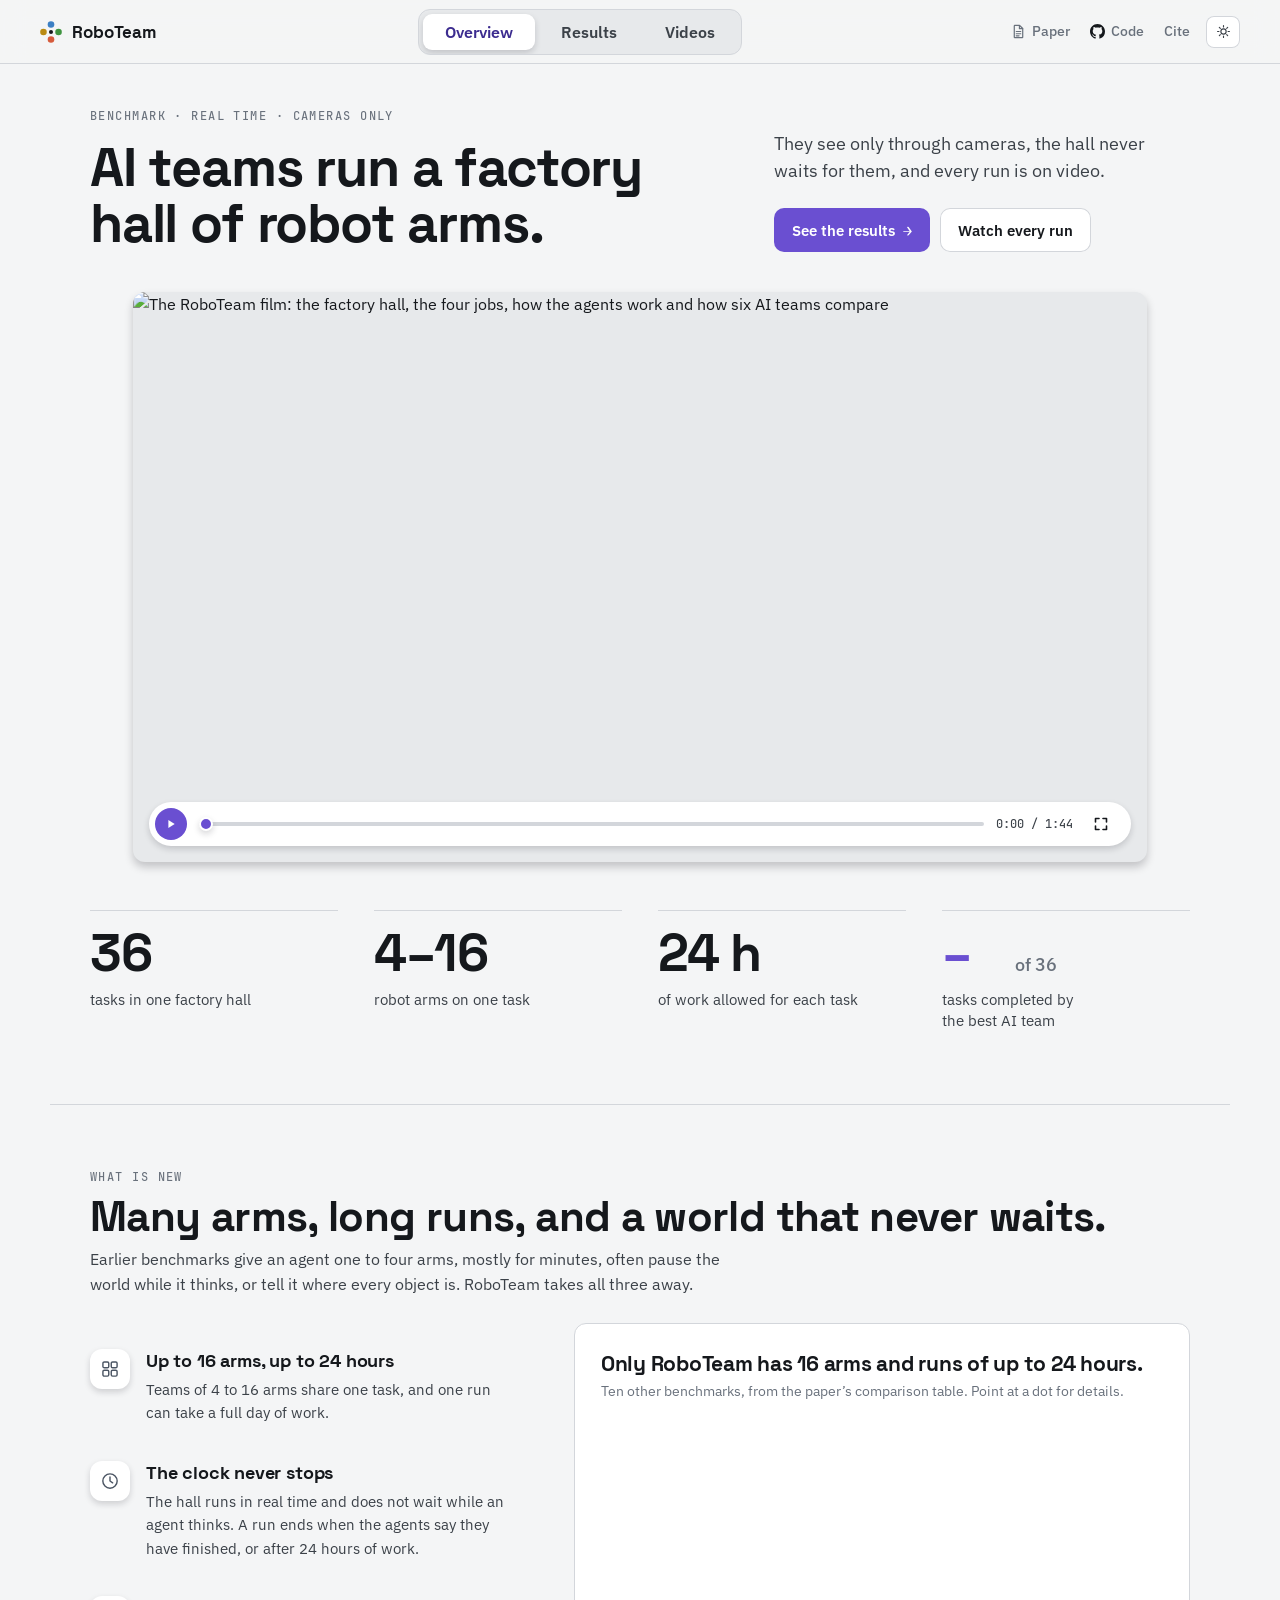
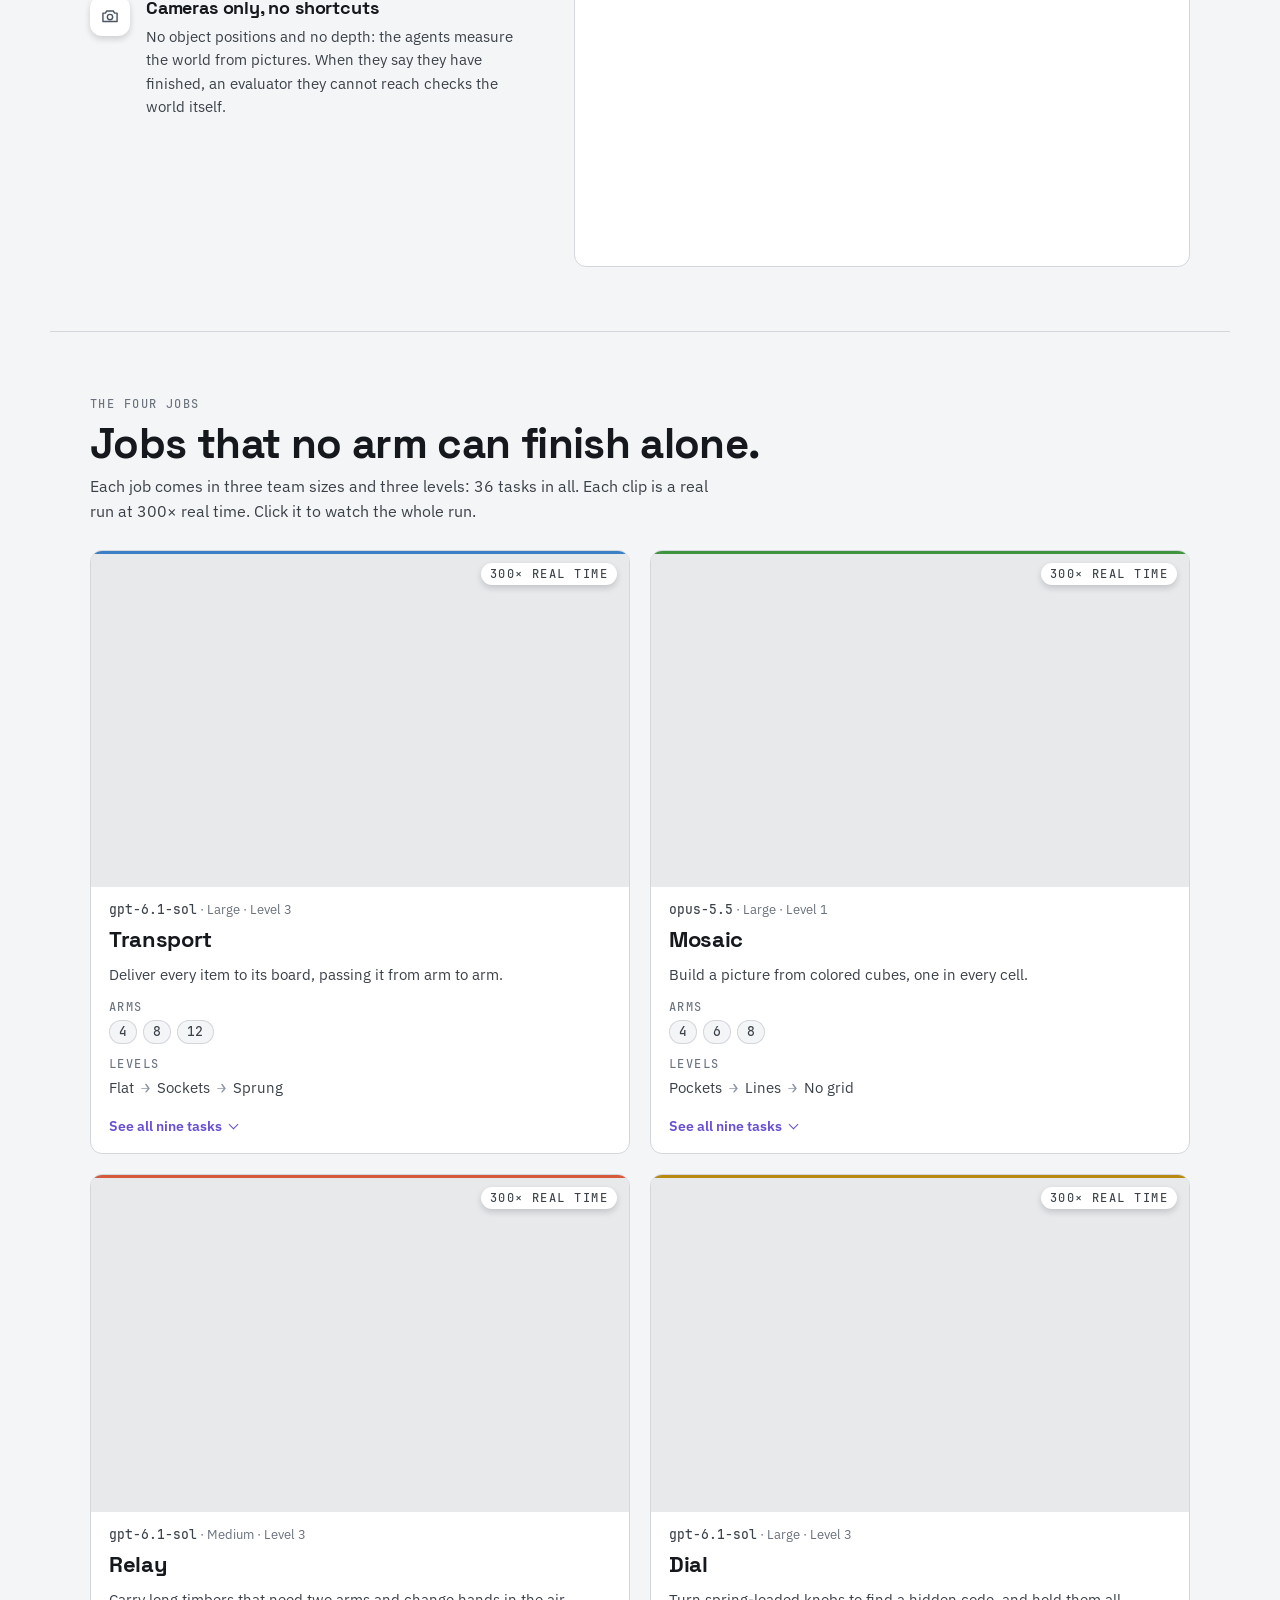
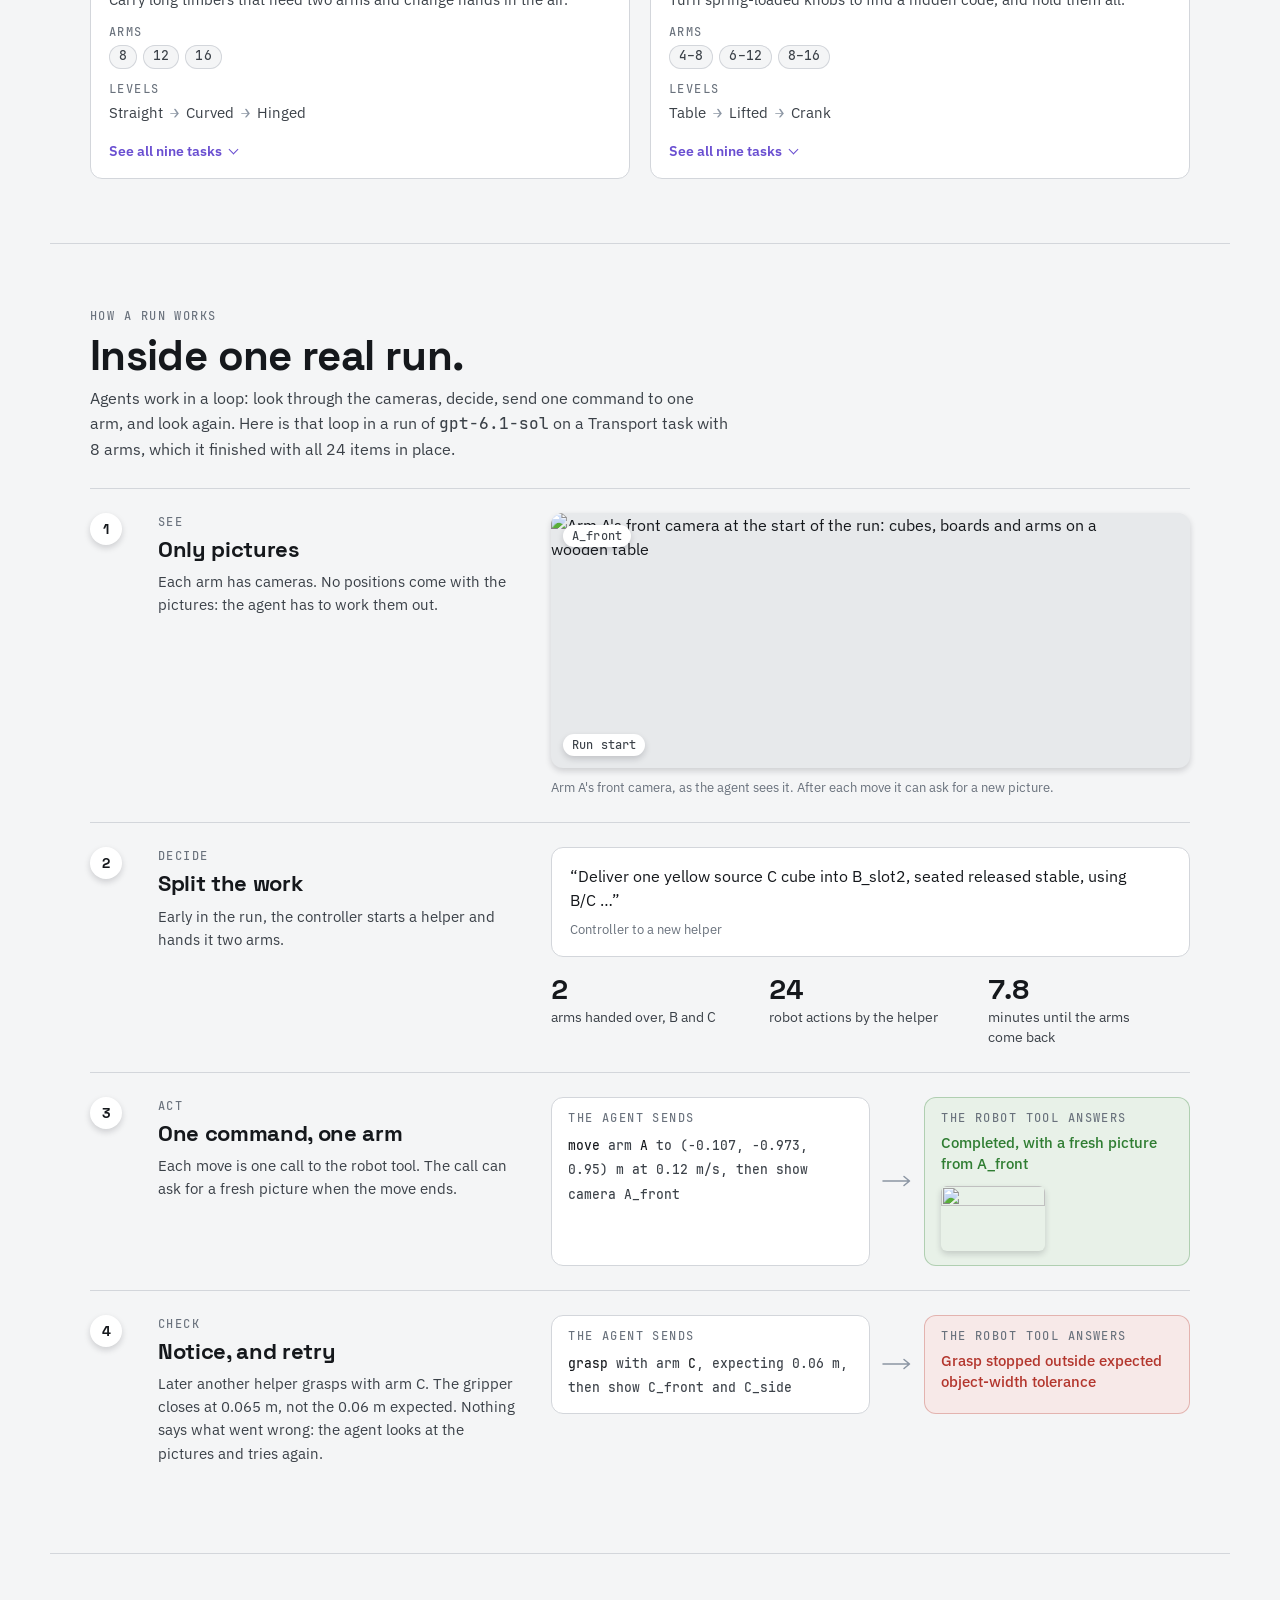
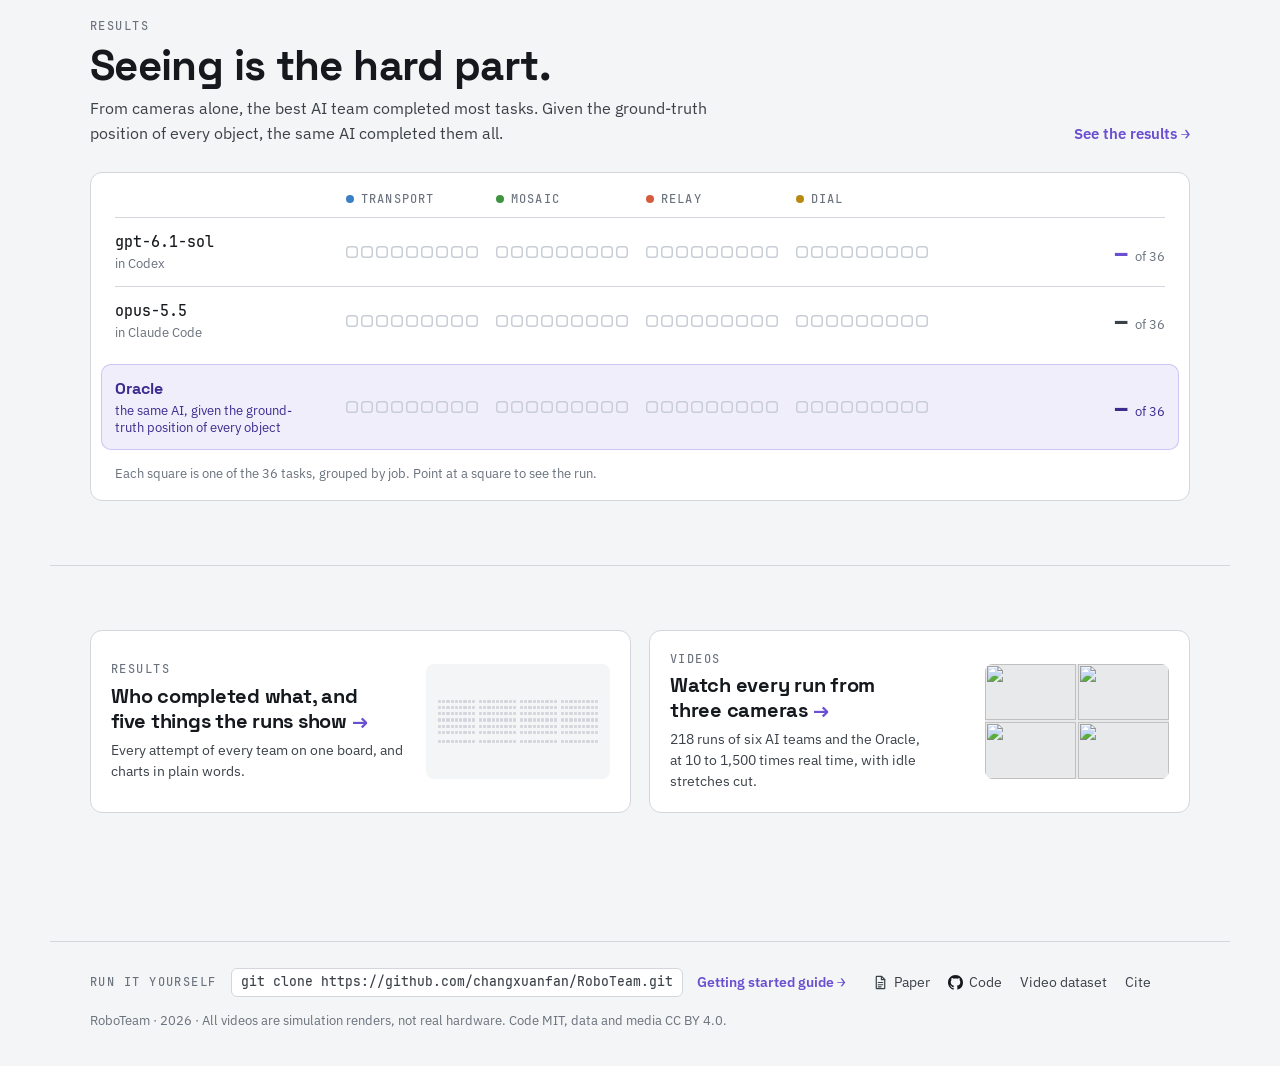
==== site/index.html @ 91bde695 "Name the paper in full in the page title, its metadata and structured data, and at the top of the RE" ====
<!doctype html>
<html lang="en" data-theme="light">
<head>
<meta charset="utf-8">
<meta name="viewport" content="width=device-width, initial-scale=1">
<title>RoboTeam: Benchmarking Vision-Based Multi-Agent Control of Many Robot Arms in Real Time</title>
<meta name="description" content="RoboTeam: Benchmarking Vision-Based Multi-Agent Control of Many Robot Arms in Real Time. Teams of AI agents control 4 to 16 robot arms in real time, seeing the world only through cameras. 36 tasks, code, paper and every run on video.">
<link rel="canonical" href="https://changxuanfan.github.io/RoboTeam/">
<meta property="og:title" content="RoboTeam: Benchmarking Vision-Based Multi-Agent Control of Many Robot Arms in Real Time">
<meta property="og:description" content="Teams of AI agents control 4 to 16 robot arms in real time, seeing the world only through cameras. 36 tasks, and every run is on video.">
<meta property="og:image" content="https://changxuanfan.github.io/RoboTeam/assets/img/og.jpg">
<meta property="og:image:width" content="1200">
<meta property="og:image:height" content="630">
<meta name="twitter:card" content="summary_large_image">
<meta name="theme-color" content="#f4f5f6" media="(prefers-color-scheme: light)">
<meta name="theme-color" content="#13161a" media="(prefers-color-scheme: dark)">
<script type="application/ld+json">{"@context":"https://schema.org","@type":"ScholarlyArticle","headline":"RoboTeam: Benchmarking Vision-Based Multi-Agent Control of Many Robot Arms in Real Time","name":"RoboTeam: Benchmarking Vision-Based Multi-Agent Control of Many Robot Arms in Real Time","url":"https://changxuanfan.github.io/RoboTeam/","sameAs":["https://arxiv.org/abs/2611.22138","https://github.com/changxuanfan/RoboTeam","https://huggingface.co/papers/2611.22138"],"datePublished":"2026-11-17","about":["robotics","multi-agent systems","benchmark","AI agents"],"isBasedOn":{"@type":"SoftwareSourceCode","name":"RoboTeam","codeRepository":"https://github.com/changxuanfan/RoboTeam","programmingLanguage":"Python"}}</script>
<link rel="icon" href="assets/img/favicon.svg" type="image/svg+xml">
<link rel="preload" href="assets/fonts/ibm-plex-sans-latin-400-normal.woff2" as="font" type="font/woff2" crossorigin>
<link rel="preload" href="assets/fonts/space-grotesk-bold.woff2" as="font" type="font/woff2" crossorigin>
<script>try{var t=localStorage.getItem('roboteam-theme');if(t==='dark'||t==='light')document.documentElement.dataset.theme=t}catch(e){}if('IntersectionObserver'in window&&!matchMedia('(prefers-reduced-motion: reduce)').matches)document.documentElement.classList.add('reveal')</script>
<link rel="preload" as="image" href="https://changxuanfan.github.io/RoboTeam-media/film/roboteam-hero.webp" fetchpriority="high">
<link rel="stylesheet" href="assets/css/site.css?v=20261126k">
<script src="assets/js/site.js?v=20261126k" defer></script>
</head>
<body>
<a class="skip" href="#main">Skip to content</a>
<header class="rail" id="rail">
  <a class="brand" href="#overview" aria-label="RoboTeam overview"><svg class="brand-mark" viewBox="0 0 28 28" aria-hidden="true"><circle cx="14" cy="14" r="2.6" fill="currentColor"/><circle cx="14" cy="4.4" r="4.2" fill="var(--transport)"/><circle cx="23.6" cy="14" r="4.2" fill="var(--mosaic)"/><circle cx="14" cy="23.6" r="4.2" fill="var(--relay)"/><circle cx="4.4" cy="14" r="4.2" fill="var(--dial)"/></svg>RoboTeam</a>
  <nav class="tabs-main" aria-label="Pages" id="nav">
    <a href="#overview" data-view="overview">Overview</a>
    <a href="#results" data-view="results">Results</a>
    <a href="#videos" data-view="videos">Videos</a>
  </nav>
  <div class="rail-links">
    <a class="rl-paper lk" href="https://arxiv.org/abs/2611.22138"><svg class="lk-ico doc" viewBox="0 0 16 16" aria-hidden="true"><path d="M4 1.5h5.2L12.5 4.8V14a.5.5 0 01-.5.5H4a.5.5 0 01-.5-.5V2a.5.5 0 01.5-.5z"/><path d="M9 1.6V5h3.4M5.6 8h4.8M5.6 10.4h4.8M5.6 12.6h3"/></svg><span>Paper</span></a>
    <a class="lk" href="https://github.com/changxuanfan/RoboTeam"><svg class="lk-ico gh" viewBox="0 0 16 16" aria-hidden="true"><path d="M8 0C3.58 0 0 3.58 0 8c0 3.54 2.29 6.53 5.47 7.59.4.07.55-.17.55-.38 0-.19-.01-.82-.01-1.49-2.01.37-2.53-.49-2.69-.94-.09-.23-.48-.94-.82-1.13-.28-.15-.68-.52-.01-.53.63-.01 1.08.58 1.23.82.72 1.21 1.87.87 2.33.66.07-.52.28-.87.51-1.07-1.78-.2-3.64-.89-3.64-3.95 0-.87.31-1.59.82-2.15-.08-.2-.36-1.02.08-2.12 0 0 .67-.21 2.2.82.64-.18 1.32-.27 2-.27.68 0 1.36.09 2 .27 1.53-1.04 2.2-.82 2.2-.82.44 1.1.16 1.92.08 2.12.51.56.82 1.27.82 2.15 0 3.07-1.87 3.75-3.65 3.95.29.25.54.73.54 1.48 0 1.07-.01 1.93-.01 2.2 0 .21.15.46.55.38A8.013 8.013 0 0016 8c0-4.42-3.58-8-8-8z"/></svg><span>Code</span></a>
    <button class="rail-btn" type="button" data-cite>Cite</button>
    <button class="theme" type="button" id="theme" aria-label="Switch to dark theme" aria-pressed="false"><svg class="sun" viewBox="0 0 24 24" aria-hidden="true"><circle cx="12" cy="12" r="4.2"/><path d="M12 2.5v2.2M12 19.3v2.2M2.5 12h2.2M19.3 12h2.2M5.3 5.3l1.6 1.6M17.1 17.1l1.6 1.6M5.3 18.7l1.6-1.6M17.1 6.9l1.6-1.6"/></svg><svg class="moon" viewBox="0 0 24 24" aria-hidden="true"><path d="M20 14.5A8 8 0 0 1 9.5 4a8 8 0 1 0 10.5 10.5z"/></svg></button>
  </div>
</header>

<main id="main">

<!-- ===================== Overview ===================== -->
<div class="page" id="overview" data-view="overview">
<section class="hero" aria-labelledby="hero-title">
  <div class="hero-head">
    <p class="kicker">Benchmark · Real time · Cameras only</p>
    <h1 id="hero-title">AI teams run a factory hall of robot arms.</h1>
  </div>
  <div class="hero-body">
    <p class="lede">They see only through cameras, the hall never waits for them, and every run is on video.</p>
    <div class="cta">
      <a class="btn primary" href="#results">See the results <span class="arr" aria-hidden="true">→</span></a>
      <a class="btn" href="#videos">Watch every run</a>
    </div>
  </div>
  <div class="film" id="film">
    <img class="film-poster" src="https://changxuanfan.github.io/RoboTeam-media/film/roboteam-film.webp" alt="The RoboTeam film: the factory hall, the four jobs, how the agents work and how six AI teams compare" width="1280" height="720" fetchpriority="high">
    <div class="film-bar" id="film-bar" hidden>
      <button class="fb-play" type="button" id="fb-play" aria-label="Play the film"><svg class="i-play" viewBox="0 0 16 16" aria-hidden="true"><path d="M4.5 2.8v10.4l8.4-5.2z"/></svg><svg class="i-pause" viewBox="0 0 16 16" aria-hidden="true"><path d="M4 3h3v10H4zM9 3h3v10H9z"/></svg></button>
      <input class="fb-seek" id="fb-seek" type="range" min="0" max="1000" value="0" step="1" aria-label="Position in the film">
      <span class="fb-time" id="fb-time">0:00 / 1:44</span>
      <button class="fb-full" type="button" id="fb-full" aria-label="Full screen"><svg viewBox="0 0 16 16" aria-hidden="true"><path d="M2.5 6V2.5H6M10 2.5h3.5V6M13.5 10v3.5H10M6 13.5H2.5V10"/></svg></button>
    </div>
  </div>
</section>

<div class="stats" id="stats" aria-label="RoboTeam in numbers" data-stagger>
  <div class="stat" data-reveal="up"><b>36</b><span>tasks in one factory hall</span></div>
  <div class="stat" data-reveal="up"><b>4–16</b><span>robot arms on one task</span></div>
  <div class="stat" data-reveal="up"><b>24&nbsp;h</b><span>of work allowed for each task</span></div>
  <div class="stat best" data-reveal="up"><b><span id="stat-best">–</span><small>of&nbsp;36</small></b><span>tasks completed by the best AI team</span></div>
</div>

<section class="chapter" id="new" aria-labelledby="new-title">
  <div class="chapter-head" data-reveal>
    <p class="kicker">What is new</p>
    <h2 id="new-title">Many arms, long runs, and a world that never waits.</h2>
    <p class="chapter-lede">Earlier benchmarks give an agent one to four arms, mostly for minutes, often pause the world while it thinks, or tell it where every object is. RoboTeam takes all three away.</p>
  </div>
  <div class="new-grid">
    <ul class="points" data-stagger>
      <li data-reveal><span class="ico" aria-hidden="true"><svg viewBox="0 0 24 24"><rect x="3.5" y="3.5" width="7" height="7" rx="1.6"/><rect x="13.5" y="3.5" width="7" height="7" rx="1.6"/><rect x="3.5" y="13.5" width="7" height="7" rx="1.6"/><rect x="13.5" y="13.5" width="7" height="7" rx="1.6"/></svg></span><div><b>Up to 16 arms, up to 24 hours</b><p>Teams of 4 to 16 arms share one task, and one run can take a full day of work.</p></div></li>
      <li data-reveal><span class="ico" aria-hidden="true"><svg viewBox="0 0 24 24"><circle cx="12" cy="12" r="8.6"/><path d="M12 7.2V12l3.2 2.2"/></svg></span><div><b>The clock never stops</b><p>The hall runs in real time and does not wait while an agent thinks. A run ends when the agents say they have finished, or after 24 hours of work.</p></div></li>
      <li data-reveal><span class="ico" aria-hidden="true"><svg viewBox="0 0 24 24"><path d="M3.5 8.5h3l1.6-2.5h7.8l1.6 2.5h3v10h-17z"/><circle cx="12" cy="13.2" r="3.2"/></svg></span><div><b>Cameras only, no shortcuts</b><p>No object positions and no depth: the agents measure the world from pictures. When they say they have finished, an evaluator they cannot reach checks the world itself.</p></div></li>
    </ul>
    <figure class="panel wn" id="chart-compare" data-reveal>
      <figcaption class="wn-cap"><b>Only RoboTeam has 16 arms and runs of up to 24 hours.</b><span>Ten other benchmarks, from the paper’s comparison table. Point at a dot for details.</span></figcaption>
      <div class="f-chart"></div>
    </figure>
  </div>
</section>

<section class="chapter" id="jobs" aria-labelledby="jobs-title">
  <div class="chapter-head" data-reveal>
    <p class="kicker">The four jobs</p>
    <h2 id="jobs-title">Jobs that no arm can finish alone.</h2>
    <p class="chapter-lede">Each job comes in three team sizes and three levels: 36 tasks in all. Each clip is a real run at 300× real time. Click it to watch the whole run.</p>
  </div>
  <div class="cards jobs" id="job-cards" data-stagger>
    <article class="job t-transport" data-type="transport" data-clip="transport-sort" data-reveal><div class="clip"></div><div class="job-text"><h3>Transport</h3><p>Deliver every item to its board, passing it from arm to arm.</p><dl class="job-meta"><dt>Arms</dt><dd><span class="chip flat" title="Small team">4</span><span class="chip flat" title="Medium team">8</span><span class="chip flat" title="Large team">12</span></dd><dt>Levels</dt><dd><ol class="steps"><li>Flat</li><li>Sockets</li><li>Sprung</li></ol></dd></dl><button class="more" type="button" aria-expanded="false" aria-controls="nine">See all nine tasks</button></div></article>
    <article class="job t-mosaic" data-type="mosaic" data-clip="mosaic-build" data-reveal><div class="clip"></div><div class="job-text"><h3>Mosaic</h3><p>Build a picture from colored cubes, one in every cell.</p><dl class="job-meta"><dt>Arms</dt><dd><span class="chip flat" title="Small team">4</span><span class="chip flat" title="Medium team">6</span><span class="chip flat" title="Large team">8</span></dd><dt>Levels</dt><dd><ol class="steps"><li>Pockets</li><li>Lines</li><li>No grid</li></ol></dd></dl><button class="more" type="button" aria-expanded="false" aria-controls="nine">See all nine tasks</button></div></article>
    <article class="job t-relay" data-type="relay" data-clip="relay-carry" data-reveal><div class="clip"></div><div class="job-text"><h3>Relay</h3><p>Carry long timbers that need two arms and change hands in the air.</p><dl class="job-meta"><dt>Arms</dt><dd><span class="chip flat" title="Small team">8</span><span class="chip flat" title="Medium team">12</span><span class="chip flat" title="Large team">16</span></dd><dt>Levels</dt><dd><ol class="steps"><li>Straight</li><li>Curved</li><li>Hinged</li></ol></dd></dl><button class="more" type="button" aria-expanded="false" aria-controls="nine">See all nine tasks</button></div></article>
    <article class="job t-dial" data-type="dial" data-clip="dial-search" data-reveal><div class="clip"></div><div class="job-text"><h3>Dial</h3><p>Turn spring-loaded knobs to find a hidden code, and hold them all.</p><dl class="job-meta"><dt>Arms</dt><dd><span class="chip flat" title="Small team">4–8</span><span class="chip flat" title="Medium team">6–12</span><span class="chip flat" title="Large team">8–16</span></dd><dt>Levels</dt><dd><ol class="steps"><li>Table</li><li>Lifted</li><li>Crank</li></ol></dd></dl><button class="more" type="button" aria-expanded="false" aria-controls="nine">See all nine tasks</button></div></article>
  </div>
  <div class="nine" id="nine" hidden></div>
</section>

<section class="chapter" id="how" aria-labelledby="how-title">
  <div class="chapter-head" data-reveal>
    <p class="kicker">How a run works</p>
    <h2 id="how-title">Inside one real run.</h2>
    <p class="chapter-lede">Agents work in a loop: look through the cameras, decide, send one command to one arm, and look again. Here is that loop in a run of <span class="model">gpt-6.1-sol</span> on a Transport task with 8 arms, which it finished with all 24 items in place.</p>
  </div>
  <ol class="walk">
<li class="walk-step" data-reveal>
<span class="walk-n" aria-hidden="true">1</span>
<div class="walk-text"><p class="walk-k">See</p><h3>Only pictures</h3><p>Each arm has cameras. No positions come with the pictures: the agent has to work them out.</p></div>
<figure class="walk-ev cam" id="how-cam"><div class="cam-box"><img class="cam-a" src="https://changxuanfan.github.io/RoboTeam-media/findings/camera-full.webp" alt="Arm A's front camera at the start of the run: cubes, boards and arms on a wooden table" width="1280" height="800" loading="lazy"><img class="cam-b" src="https://changxuanfan.github.io/RoboTeam-media/findings/run-camera.webp" alt="" width="960" height="600" loading="lazy"><span class="chip view-tag">A_front</span><span class="cam-state" aria-hidden="true"><span class="chip s">Run start</span><span class="chip n">New picture</span></span></div><figcaption>Arm A's front camera, as the agent sees it. After each move it can ask for a new picture.</figcaption></figure>
</li>
<li class="walk-step" data-reveal>
<span class="walk-n" aria-hidden="true">2</span>
<div class="walk-text"><p class="walk-k">Decide</p><h3>Split the work</h3><p>Early in the run, the controller starts a helper and hands it two arms.</p></div>
<div class="walk-ev">
<blockquote class="quote"><p>“Deliver one yellow source C cube into B_slot2, seated released stable, using B/C …”</p><footer>Controller to a new helper</footer></blockquote>
<ul class="facts"><li><b>2</b><span>arms handed over, B and C</span></li><li><b>24</b><span>robot actions by the helper</span></li><li><b>7.8</b><span>minutes until the arms come back</span></li></ul>
</div>
</li>
<li class="walk-step" data-reveal>
<span class="walk-n" aria-hidden="true">3</span>
<div class="walk-text"><p class="walk-k">Act</p><h3>One command, one arm</h3><p>Each move is one call to the robot tool. The call can ask for a fresh picture when the move ends.</p></div>
<div class="walk-ev exchange">
<div class="call" data-reveal><span class="from">The agent sends</span><code><span class="k">move</span> arm <b>A</b> to (−0.107, −0.973, 0.95)&nbsp;m at 0.12&nbsp;m/s, then show camera A_front</code></div>
<svg class="arrow" viewBox="0 0 30 12" aria-hidden="true" data-reveal="grow-x" style="--i:1;--stagger:.2s"><path d="M1 6h26M22 1.5 27.5 6 22 10.5"/></svg>
<div class="reply ok" data-reveal="right" style="--i:1;--stagger:.4s"><span class="from">The robot tool answers</span><p>Completed, with a fresh picture from A_front</p><img class="reply-pic" src="https://changxuanfan.github.io/RoboTeam-media/findings/run-camera.webp" alt="" width="960" height="600" loading="lazy"></div>
</div>
</li>
<li class="walk-step" data-reveal>
<span class="walk-n" aria-hidden="true">4</span>
<div class="walk-text"><p class="walk-k">Check</p><h3>Notice, and retry</h3><p>Later another helper grasps with arm C. The gripper closes at 0.065&nbsp;m, not the 0.06&nbsp;m expected. Nothing says what went wrong: the agent looks at the pictures and tries again.</p></div>
<div class="walk-ev exchange">
<div class="call" data-reveal><span class="from">The agent sends</span><code><span class="k">grasp</span> with arm <b>C</b>, expecting 0.06&nbsp;m, then show C_front and C_side</code></div>
<svg class="arrow" viewBox="0 0 30 12" aria-hidden="true" data-reveal="grow-x" style="--i:1;--stagger:.2s"><path d="M1 6h26M22 1.5 27.5 6 22 10.5"/></svg>
<div class="reply bad" data-reveal="right" style="--i:1;--stagger:.4s"><span class="from">The robot tool answers</span><p>Grasp stopped outside expected <span class="nw">object-width</span> tolerance</p></div>
</div>
</li>
</ol>
</section>

<section class="chapter" id="glance" aria-labelledby="glance-title">
  <div class="chapter-head row-head" data-reveal>
    <div><p class="kicker">Results</p><h2 id="glance-title">Seeing is the hard part.</h2><p class="chapter-lede" id="glance-lede">From cameras alone, the best AI team completed most tasks. Given the ground-truth position of every object, the same AI completed them all.</p></div>
    <a class="more-link" href="#results">See the results <span class="arr" aria-hidden="true">→</span></a>
  </div>
  <div class="panel tz" id="glance-rows" aria-label="Which of the 36 tasks three teams completed"></div>
</section>

<section class="chapter next" aria-label="Where to go next" data-stagger>
  <a class="go" href="#results" data-reveal><span class="go-text"><span class="kicker">Results</span><b>Who completed what, and five things the runs show <span class="arr" aria-hidden="true">→</span></b><span class="go-sub">Every attempt of every team on one board, and charts in plain words.</span></span><span class="go-thumb board-thumb" id="go-board" aria-hidden="true"></span></a>
  <a class="go" href="#videos" data-reveal><span class="go-text"><span class="kicker">Videos</span><b>Watch every run from three cameras <span class="arr" aria-hidden="true">→</span></b><span class="go-sub">218 runs of six AI teams and the Oracle, at 10 to 1,500 times real time, with idle stretches cut.</span></span><span class="go-thumb mosaic-thumb" id="go-mosaic" aria-hidden="true"></span></a>
</section>
</div>

<!-- ===================== Results ===================== -->
<div class="page" id="results" data-view="results" hidden>
<div class="with-toc">
  <nav class="toc" aria-label="On this page" id="toc">
    <a href="#scoreboard">Who completed what</a>
    <a href="#f-vision">Seeing</a>
    <a href="#f-time">Waiting</a>
    <a href="#f-failure">Retrying</a>
    <a href="#f-levels">Team size</a>
    <a href="#f-systems">Agent systems</a>
    <a href="#f-progress">Every run</a>
  </nav>
  <div class="toc-body">
    <section class="chapter" id="scoreboard" aria-labelledby="results-title">
      <div class="chapter-head" data-reveal>
        <p class="kicker">Results</p>
        <h2 id="results-title">Who completed what.</h2>
        <p class="chapter-lede">Six AI teams, seeing only through cameras, tried the same 36 tasks. Each square is one attempt; click it to watch the run.</p>
      </div>
      <div class="big" id="big" data-stagger>
        <div data-reveal><b><span class="vio" id="big-done">28</span><small>of 36</small></b><span>tasks completed by <span class="model">gpt-6.1-sol</span>, the best team</span></div>
        <div data-reveal><b id="big-hours">3.5&nbsp;h</b><span>of work on a typical task</span></div>
        <div data-reveal><b id="big-fail">34%</b><span>of its steps fail at least once and are tried again</span></div>
      </div>
      <div class="board-bar" data-reveal="fade">
        <div class="board-ctl" id="board-ctl" data-mode="all">
          <div class="seg" role="group" aria-label="Show on the board" data-key="mode"><button type="button" data-v="all" aria-pressed="true">All</button><button type="button" data-v="size" aria-pressed="false">By team size</button><button type="button" data-v="level" aria-pressed="false">By level</button></div>
          <div class="sub-slot">
            <div class="seg sub" role="group" aria-label="Team size" data-key="size" data-for="size"><button type="button" data-v="small" aria-pressed="true">Small</button><button type="button" data-v="medium" aria-pressed="false">Medium</button><button type="button" data-v="large" aria-pressed="false">Large</button></div>
            <div class="seg sub" role="group" aria-label="Level" data-key="level" data-for="level"><button type="button" data-v="1" aria-pressed="true">Level 1</button><button type="button" data-v="2" aria-pressed="false">Level 2</button><button type="button" data-v="3" aria-pressed="false">Level 3</button></div>
          </div>
        </div>
        <div class="legend">
          <span><i class="cell done"></i>Completed</span><span><i class="cell"></i>Not completed</span><span><i class="cell none"></i>Coming soon</span>
          <span class="legend-note">Each group of three: Levels 1, 2, 3</span>
        </div>
      </div>
      <div class="board" id="board" data-reveal="fade"></div>
    </section>

    <section class="chapter" aria-labelledby="learned-title">
      <div class="chapter-head" data-reveal>
        <p class="kicker">What we learned</p>
        <h2 id="learned-title">Five things the runs show.</h2>
        <p class="chapter-lede">The best team completes most tasks. How it gets there, and where the others fall short, says more about AI in the physical world than the score alone.</p>
        <p class="hint"><svg viewBox="0 0 16 16" aria-hidden="true"><path d="M3.2 1.6l9.6 5.3-4.2 1.2 2.5 4.4-1.8 1-2.5-4.4-3 3.1z"/></svg><span class="on-mouse">Point at a bar or a line for details. Click a line to watch that run.</span><span class="on-touch">Tap a bar for details, or a line to watch that run.</span></p>
      </div>
      <div class="findings">
        <section class="finding" id="f-vision"><div class="f-text" data-reveal></div><div class="f-chart"></div></section>
        <section class="finding" id="f-time"><div class="f-text" data-reveal></div><div class="f-chart"></div></section>
        <section class="finding" id="f-failure"><div class="f-text" data-reveal></div><div class="f-chart"></div></section>
        <section class="finding" id="f-levels"><div class="f-text" data-reveal></div><div class="f-chart"></div></section>
        <section class="finding wide" id="f-systems"><div class="f-text" data-reveal></div><div class="f-chart"></div></section>
        <section class="finding wide" id="f-progress"><div class="f-text" data-reveal></div><div class="f-chart"></div></section>
      </div>
      <p class="aside">All numbers come from the paper, which also compares Codex with Claude Code and more conditions. <a href="https://arxiv.org/abs/2611.22138">Read the paper<span class="arr" aria-hidden="true">&nbsp;→</span></a></p>
    </section>
  </div>
</div>
</div>

<!-- ===================== Videos ===================== -->
<div class="page" id="videos" data-view="videos" hidden>
<section class="chapter vids" aria-labelledby="videos-title">
  <div class="chapter-head" data-reveal>
    <p class="kicker">Videos</p>
    <h2 id="videos-title">Every run, on video.</h2>
    <p class="chapter-lede">Three cameras on one clock for every run, at ten times real time, with idle stretches cut.</p>
  </div>
  <nav class="jumps" id="jumps" aria-label="Teams" data-stagger></nav>
  <div class="vbar-mark" id="vbar-mark" aria-hidden="true"></div>
  <div class="vbar" id="filters">
    <div class="seg" id="filter-status" role="group" aria-label="Result"></div>
    <div class="chips" id="filter-job" role="group" aria-label="Job"></div>
    <div class="chips" id="filter-team" role="group" aria-label="Team"></div>
    <button class="fbtn" type="button" id="open-team" aria-haspopup="dialog" aria-pressed="false">Team<svg viewBox="0 0 12 12" aria-hidden="true"><path d="M3 4.5l3 3 3-3"/></svg></button>
    <button class="fbtn" type="button" id="open-job" aria-haspopup="dialog" aria-pressed="false">Job<svg viewBox="0 0 12 12" aria-hidden="true"><path d="M3 4.5l3 3 3-3"/></svg></button>
  </div>
  <p class="count" id="count" aria-live="polite"></p>
  <div id="library"></div>
</section>
</div>
</main>

<footer class="foot">
  <div class="foot-in">
    <div class="foot-run">
      <span class="kicker">Run it yourself</span>
      <code>git clone https://github.com/changxuanfan/<wbr>RoboTeam.git</code>
      <a href="https://github.com/changxuanfan/RoboTeam/blob/main/docs/getting-started.md">Getting started guide →</a>
    </div>
    <div class="foot-links">
      <a class="lk" href="https://arxiv.org/abs/2611.22138"><svg class="lk-ico doc" viewBox="0 0 16 16" aria-hidden="true"><path d="M4 1.5h5.2L12.5 4.8V14a.5.5 0 01-.5.5H4a.5.5 0 01-.5-.5V2a.5.5 0 01.5-.5z"/><path d="M9 1.6V5h3.4M5.6 8h4.8M5.6 10.4h4.8M5.6 12.6h3"/></svg><span>Paper</span></a>
      <a class="lk" href="https://github.com/changxuanfan/RoboTeam"><svg class="lk-ico gh" viewBox="0 0 16 16" aria-hidden="true"><path d="M8 0C3.58 0 0 3.58 0 8c0 3.54 2.29 6.53 5.47 7.59.4.07.55-.17.55-.38 0-.19-.01-.82-.01-1.49-2.01.37-2.53-.49-2.69-.94-.09-.23-.48-.94-.82-1.13-.28-.15-.68-.52-.01-.53.63-.01 1.08.58 1.23.82.72 1.21 1.87.87 2.33.66.07-.52.28-.87.51-1.07-1.78-.2-3.64-.89-3.64-3.95 0-.87.31-1.59.82-2.15-.08-.2-.36-1.02.08-2.12 0 0 .67-.21 2.2.82.64-.18 1.32-.27 2-.27.68 0 1.36.09 2 .27 1.53-1.04 2.2-.82 2.2-.82.44 1.1.16 1.92.08 2.12.51.56.82 1.27.82 2.15 0 3.07-1.87 3.75-3.65 3.95.29.25.54.73.54 1.48 0 1.07-.01 1.93-.01 2.2 0 .21.15.46.55.38A8.013 8.013 0 0016 8c0-4.42-3.58-8-8-8z"/></svg><span>Code</span></a>
      <a href="https://huggingface.co/datasets/RoboTeam-Bench/RoboTeam-Videos">Video dataset</a>
      <button class="link-btn" type="button" data-cite>Cite</button>
    </div>
  </div>
  <p class="foot-note">RoboTeam · 2026 · All videos are simulation renders, not real hardware. Code MIT, data and media CC BY 4.0.</p>
</footer>

<div class="tip" id="tip" hidden></div>

<dialog class="cite-box" id="cite" aria-label="Cite RoboTeam">
  <div class="player-top"><h3>Cite RoboTeam</h3><button class="close" type="button" id="cite-close" aria-label="Close">✕</button></div>
  <div class="code-card">
    <button class="copy" type="button" data-copy="bibtex">Copy</button>
<pre id="bibtex">@article{fan2026roboteam,
  title   = {RoboTeam: Benchmarking Vision-Based Multi-Agent Control of
             Many Robot Arms in Real Time},
  author  = {Fan, Changxuan and Xie, Zhongwei and Zhang, Boyi and Hu, Shaoli and
             Xu, Chang and Ren, Xiyu and Li, Yufei and Xiao, Qiao and Jing, Huihao and
             Chung, Kawai and Hu, Wenbin and Luo, Hongyu and Xie, Lingyun and
             Gao, Yisen and Li, Chunyang and Huang, Haoyu and Song, Wuganjing and
             Liu, Yuxuan and Tang, Chiu Yeung and Zhan, Fangneng and Yang, Xi},
  journal = {arXiv preprint arXiv:2611.22138},
  year    = {2026},
  url     = {https://arxiv.org/abs/2611.22138}
}</pre>
  </div>
</dialog>

<dialog class="player" id="player" aria-label="Video player" tabindex="-1">
<div class="player-in" id="player-in">
  <div class="player-top">
    <div><h3 id="player-title"></h3><p class="player-sub" id="player-sub"></p></div>
    <button class="close" type="button" id="player-close" aria-label="Close">✕</button>
  </div>
  <div class="views" id="player-views"></div>
  <div class="controls">
    <button class="play-btn" type="button" id="player-play" aria-label="Play"></button>
    <input class="seek" type="range" id="player-seek" min="0" max="1000" value="0" aria-label="Position">
    <span class="time" id="player-time">0:00</span>
    <button class="icon-btn" type="button" id="player-full" aria-label="Full screen" title="Full screen"><svg class="grow" viewBox="0 0 16 16" aria-hidden="true"><path d="M2.5 6V2.5H6M10 2.5h3.5V6M13.5 10v3.5H10M6 13.5H2.5V10"/></svg><svg class="shrink" viewBox="0 0 16 16" aria-hidden="true"><path d="M6 2.5V6H2.5M13.5 6H10V2.5M10 13.5V10h3.5M2.5 10H6v3.5"/></svg></button>
  </div>
  <div class="player-row">
    <div class="chips" id="player-speed" role="group" aria-label="Speed"></div>
    <div class="chips compare" id="player-compare" role="group" aria-label="Same task"></div>
    <p class="keys" aria-hidden="true"><kbd>Space</kbd><span>play</span><kbd>←</kbd><kbd>→</kbd><span>5 s</span><kbd>F</kbd><span>full screen</span><kbd>Esc</kbd><span>close</span></p>
  </div>
</div>
</dialog>

<dialog class="sheet" id="fsheet" aria-labelledby="fsheet-title">
  <div class="sheet-head"><h3 id="fsheet-title">Team</h3><button class="close" type="button" id="fsheet-close" aria-label="Close">✕</button></div>
  <div class="chips" id="fsheet-chips" role="group" aria-labelledby="fsheet-title"></div>
</dialog>
</body>
</html>
---- site/assets/css/site.css ----
/* RoboTeam project page. Light by default, dark on request (the Theme button sets
   data-theme on <html>). The film, this page and the README share one set of colors, type,
   shadows, radii and motion: one violet accent, task colors only for task identity, white
   cards and chips on a paper ground. */
/* Fonts, served with the page: IBM Plex Sans for reading, Space Grotesk Bold for titles and numbers,
   JetBrains Mono Medium for labels and code. Each face covers a weight range, so no text is drawn in a
   synthetic bold. The arrows, ≈ and ✕ that Plex lacks come from the JetBrains Mono file, at each Plex weight. */
@font-face{font-family:"IBM Plex Sans";font-style:normal;font-weight:400;font-display:swap;src:url(../fonts/ibm-plex-sans-latin-400-normal.woff2) format("woff2");unicode-range:U+0000-00FF,U+0131,U+0152-0153,U+02BB-02BC,U+02C6,U+02DA,U+02DC,U+0304,U+0308,U+0329,U+2000-206F,U+20AC,U+2122,U+2191,U+2193,U+2212,U+2215,U+FEFF,U+FFFD}
@font-face{font-family:"IBM Plex Sans";font-style:normal;font-weight:500;font-display:swap;src:url(../fonts/ibm-plex-sans-latin-500-normal.woff2) format("woff2");unicode-range:U+0000-00FF,U+0131,U+0152-0153,U+02BB-02BC,U+02C6,U+02DA,U+02DC,U+0304,U+0308,U+0329,U+2000-206F,U+20AC,U+2122,U+2191,U+2193,U+2212,U+2215,U+FEFF,U+FFFD}
@font-face{font-family:"IBM Plex Sans";font-style:normal;font-weight:600 700;font-display:swap;src:url(../fonts/ibm-plex-sans-latin-600-normal.woff2) format("woff2");unicode-range:U+0000-00FF,U+0131,U+0152-0153,U+02BB-02BC,U+02C6,U+02DA,U+02DC,U+0304,U+0308,U+0329,U+2000-206F,U+20AC,U+2122,U+2191,U+2193,U+2212,U+2215,U+FEFF,U+FFFD}
@font-face{font-family:"IBM Plex Sans";font-style:normal;font-weight:400;font-display:swap;src:url(../fonts/jetbrains-mono-medium.woff2) format("woff2");unicode-range:U+2190,U+2192,U+2194-2199,U+2248,U+2713,U+2715}
@font-face{font-family:"IBM Plex Sans";font-style:normal;font-weight:500;font-display:swap;src:url(../fonts/jetbrains-mono-medium.woff2) format("woff2");unicode-range:U+2190,U+2192,U+2194-2199,U+2248,U+2713,U+2715}
@font-face{font-family:"IBM Plex Sans";font-style:normal;font-weight:600 700;font-display:swap;src:url(../fonts/jetbrains-mono-medium.woff2) format("woff2");unicode-range:U+2190,U+2192,U+2194-2199,U+2248,U+2713,U+2715}
@font-face{font-family:"Space Grotesk";font-style:normal;font-weight:600 700;font-display:swap;src:url(../fonts/space-grotesk-bold.woff2) format("woff2")}
@font-face{font-family:"JetBrains Mono";font-style:normal;font-weight:400 600;font-display:swap;src:url(../fonts/jetbrains-mono-medium.woff2) format("woff2")}

:root,[data-theme="light"]{
  --paper:#f4f5f6;--card:#ffffff;--ink:#15181c;--ink2:#3b4148;--dim:#69717c;--line:#d3d6db;
  --vio:#6a4fd1;--vio-soft:#cfc5f5;--vio-tint:#f1eefc;--vio-ink:#3c2c8f;--on-vio:#ffffff;
  --s1:#4b5563;--s2:#8b95a3;--s3:#c9ced6;
  --transport:#3b7fc4;--mosaic:#3f9440;--relay:#d65b3c;--dial:#b98a12;
  --ok:#2f7d32;--bad:#b3362d;
  --raise:var(--card);--ring:transparent;
  --sh-chip:0 3px 6px rgb(16 20 28 / .17);--sh-plate:0 5px 9px rgb(16 20 28 / .22);--sh-panel:0 6px 12px rgb(16 20 28 / .24);
  --veil:rgb(16 20 28 / .55);
  color-scheme:light}
[data-theme="dark"]{
  --paper:#13161a;--card:#181b21;--ink:#eceff3;--ink2:#c4cad2;--dim:#8d95a1;--line:#363c46;
  --vio:#a99af7;--vio-soft:#4d4386;--vio-tint:#1d1a33;--vio-ink:#d6ceff;--on-vio:#13161a;
  --s1:#9aa3af;--s2:#6f7884;--s3:#3e4550;
  --transport:#8fc1ec;--mosaic:#9fdc8c;--relay:#ff9f87;--dial:#f2d46b;
  --ok:#9fdc8c;--bad:#ff9f87;
  --raise:color-mix(in srgb,var(--line) 60%,var(--card));--ring:var(--line);
  --sh-chip:0 3px 6px rgb(0 0 0 / .3);--sh-plate:0 5px 9px rgb(0 0 0 / .38);--sh-panel:0 6px 12px rgb(0 0 0 / .46);
  --veil:rgb(0 0 0 / .66);
  color-scheme:dark}
:root{
  /* Mixed from the tokens: a recessed well for bar tracks, the tab switch and media before it loads. */
  --well:color-mix(in srgb,var(--line) 40%,var(--paper));
  /* Older names, kept so every rule reads the tokens above. */
  --bg:var(--paper);--bg2:var(--card);--card2:var(--well);--line2:var(--line);--video:var(--well);
  --accent:var(--vio);--btn:var(--vio);--btn-ink:var(--on-vio);--shadow:var(--sh-plate);
  --hi:var(--vio);--hi-soft:var(--vio-soft);--hi-tint:var(--vio-tint);--hi-ink:var(--vio-ink);
  --ok-tint:color-mix(in srgb,var(--ok) 11%,var(--card));--bad-tint:color-mix(in srgb,var(--bad) 11%,var(--card));
  /* Space Grotesk for titles and numbers, IBM Plex Sans for reading, JetBrains Mono for labels, model names and code. */
  --display:"Space Grotesk",system-ui,sans-serif;
  --sans:"IBM Plex Sans",system-ui,-apple-system,"Segoe UI",Roboto,Helvetica,Arial,sans-serif;
  --mono:"JetBrains Mono",ui-monospace,SFMono-Regular,Menlo,monospace;
  --gutter:clamp(16px,4vw,40px);--max:1180px;
  --r-card:12px;--r-media:12px;--r-btn:10px;--r-chip:999px;
  /* Motion: one ease-out for entrances, ease-in for exits, ease-in-out for things that move. */
  --ease:cubic-bezier(.2,.8,.2,1);--ease-in:cubic-bezier(.4,0,1,1);--ease-move:cubic-bezier(.45,0,.2,1);
  --t-enter:.3s;--t-exit:.22s;--t-state:.14s;--t-hover:.15s;--t-move:.5s;--stagger:.12s;
  --i-check:url("data:image/svg+xml,%3Csvg xmlns='http://www.w3.org/2000/svg' viewBox='0 0 12 12'%3E%3Cpath d='M2.4 6.4l2.3 2.3 5-5.2' fill='none' stroke='%23000' stroke-width='2' stroke-linecap='round' stroke-linejoin='round'/%3E%3C/svg%3E")}
*{box-sizing:border-box}
[hidden]{display:none!important}
html{scroll-behavior:smooth;scroll-padding-top:76px}
body{margin:0;background:var(--bg);color:var(--ink);font:16px/1.55 var(--sans);-webkit-font-smoothing:antialiased;overflow-x:hidden}
h1,h2,h3{font-family:var(--display);letter-spacing:-.015em;margin:0;text-wrap:balance}
a{color:var(--vio);text-decoration:none}
a:hover{text-decoration:underline;text-underline-offset:3px}
img,video,svg{display:block;max-width:100%}
button{font:inherit;color:inherit;cursor:pointer;background:none;border:0;padding:0;text-align:left}
:focus-visible{outline:2px solid var(--vio);outline-offset:2px}
.skip{position:absolute;left:-999px;top:8px;background:var(--btn);color:var(--btn-ink);padding:8px 12px;z-index:99;border-radius:var(--r-btn)}
.skip:focus{left:8px}
.t-transport{--c:var(--transport)}.t-mosaic{--c:var(--mosaic)}.t-relay{--c:var(--relay)}.t-dial{--c:var(--dial)}
::selection{background:color-mix(in srgb,var(--vio) 24%,transparent)}

/* ---------- shared components ---------- */
/* Short upper-case labels; model names; numbers that are compared */
.kicker{margin:0;font:500 12px/1.4 var(--mono);letter-spacing:.12em;text-transform:uppercase;color:var(--dim)}
.model{font-family:var(--mono);font-weight:500;letter-spacing:0;white-space:nowrap}
.tnum{font-variant-numeric:tabular-nums}
.nw{white-space:nowrap}

/* Chips. Info: a white pill with mono text and the chip shadow (speed, run length, camera, which
   run is shown). Finished: violet with a check. Not finished: white with an outline. "flat" drops
   the shadow where a chip sits in a line of text. */
.chip,.speed,.len,.view-tag{display:inline-flex;align-items:center;gap:6px;height:22px;padding:0 9px;border-radius:var(--r-chip);background:var(--card);color:var(--ink2);font:500 12px/1 var(--mono);letter-spacing:.01em;white-space:nowrap;font-variant-numeric:tabular-nums;vertical-align:middle;box-shadow:var(--sh-chip),inset 0 0 0 1px var(--ring)}
.chip.fin{background:var(--vio);color:var(--on-vio);box-shadow:var(--sh-chip)}
.chip.fin::before{content:"";width:10px;height:10px;margin-left:-1px;flex:none;background:currentColor;-webkit-mask:var(--i-check) center/contain no-repeat;mask:var(--i-check) center/contain no-repeat}
.chip.not{box-shadow:var(--sh-chip),inset 0 0 0 1.5px var(--s2)}
.chip.flat{box-shadow:inset 0 0 0 1px var(--ring)}
.chip.fin.flat{box-shadow:none}
.chip.not.flat{box-shadow:inset 0 0 0 1.5px var(--s2)}
.speed{position:absolute;right:12px;top:12px;pointer-events:none;text-transform:uppercase;letter-spacing:.12em}
.view-tag{position:absolute;left:12px;top:12px;pointer-events:none}
.soon{display:inline-flex;align-items:center;height:22px;padding:0 9px;border:1.5px dashed var(--s2);border-radius:var(--r-chip);font:500 12px/1 var(--mono);color:var(--ink2);white-space:nowrap;vertical-align:middle}
/* Filter chips: the same pill as a toggle button */
button.chip{height:32px;padding:0 13px;gap:7px;font:500 13.5px/1 var(--sans);letter-spacing:0;color:var(--ink2);box-shadow:inset 0 0 0 1px var(--line);transition:background-color var(--t-state) var(--ease),color var(--t-state) var(--ease),box-shadow var(--t-hover) var(--ease),transform var(--t-hover) var(--ease)}
button.chip:hover{color:var(--ink);box-shadow:inset 0 0 0 1px var(--s2)}
button.chip:active{transform:scale(.97)}
button.chip[aria-pressed="true"]{background:var(--vio-tint);color:var(--vio-ink);box-shadow:inset 0 0 0 1.5px var(--vio-soft)}
button.chip[aria-pressed="true"]:hover{box-shadow:inset 0 0 0 1.5px var(--vio)}
button.chip:disabled{opacity:.45;cursor:default;transform:none;color:var(--ink2);box-shadow:inset 0 0 0 1px var(--line)}
.chip i{width:9px;height:9px;border-radius:50%;background:var(--c);flex:none}
.chip small{font:500 12px/1 var(--sans);color:var(--dim);font-variant-numeric:tabular-nums}
button.chip[aria-pressed="true"] small{color:inherit;opacity:.78}

/* Buttons: white with a hairline, or violet for the one main action */
.btn{display:inline-flex;align-items:center;justify-content:center;gap:8px;height:40px;padding:0 16px;border-radius:var(--r-btn);font:600 15px/1 var(--sans);background:var(--card);color:var(--ink);white-space:nowrap;box-shadow:inset 0 0 0 1px var(--line);transition:box-shadow var(--t-hover) var(--ease),transform var(--t-hover) var(--ease)}
.btn:hover{text-decoration:none;box-shadow:inset 0 0 0 1px var(--s2),var(--sh-chip)}
.btn:active{transform:translateY(1px);box-shadow:inset 0 0 0 1px var(--s2)}
.btn.primary{background:var(--vio);color:var(--on-vio);box-shadow:none}
.btn.primary:hover{transform:translateY(-1px);box-shadow:var(--sh-plate)}
.btn.primary:active{transform:none;box-shadow:var(--sh-chip)}
.btn svg{width:14px;height:14px;fill:currentColor;flex:none}
/* An arrow inside a link, a button or a card moves 4 px on hover */
.arr{display:inline-block;transition:transform var(--t-hover) var(--ease)}
a:hover .arr,button:hover .arr{transform:translateX(4px)}
.rail-btn,.rail-links>a{transition:color var(--t-hover) var(--ease)}

/* Cards: a white face with a hairline. A card that opens something lifts 2 px on hover. */
.card{position:relative;display:grid;align-content:start;min-width:0;overflow:hidden;background:var(--card);border:1px solid var(--line);border-radius:var(--r-card);color:var(--ink);text-align:left;transition:transform var(--t-hover) var(--ease),box-shadow var(--t-hover) var(--ease)}
:is(a,button).card:hover,.card.opens:hover,.go:hover{transform:translateY(-2px);box-shadow:var(--sh-plate);text-decoration:none}
:is(a,button).card:active,.card.opens:active,.go:active{transform:none;box-shadow:var(--sh-chip)}

/* Notes: a violet-tinted call-out. stem-up, -down, -left or -right draws a stem to what it points
   at; --stem sets its length and --stem-at its place along the edge. */
.note{position:relative;display:inline-block;margin:0;padding:8px 12px;border-radius:10px;background:var(--vio-tint);box-shadow:inset 0 0 0 1.5px var(--vio-soft);color:var(--vio-ink);font:500 14px/1.45 var(--sans);max-width:38ch;text-wrap:pretty}
.note b{font-weight:600}
.note[class*="stem-"]::after{content:"";position:absolute;background:var(--vio-soft)}
.note.stem-down::after{left:var(--stem-at,20px);top:100%;width:1.5px;height:var(--stem,16px);transform-origin:50% 100%}
.note.stem-up::after{left:var(--stem-at,20px);bottom:100%;width:1.5px;height:var(--stem,16px);transform-origin:50% 0}
.note.stem-left::after{right:100%;top:var(--stem-at,50%);height:1.5px;width:var(--stem,16px);transform-origin:0 50%}
.note.stem-right::after{left:100%;top:var(--stem-at,50%);height:1.5px;width:var(--stem,16px);transform-origin:100% 50%}

/* Pictures and video: one radius, and a 1 px LINE edge in dark mode */
.media{position:relative;overflow:hidden;border-radius:var(--r-media);background:var(--video)}
.media,.film,.view{outline:1px solid var(--ring);outline-offset:-1px}
:is(.media,.film,.view):focus-visible{outline:2px solid var(--vio);outline-offset:2px}

/* Entrances play once, the first time an element comes into view (site.js adds .is-in, then
   .rv-done so a tab switch never replays them). data-reveal="" slides 14 px from the left, "up"
   rises 8 px, "fade" only fades, "grow-x" and "grow-y" grow from their transform-origin. --i
   delays an element by --i x --stagger; data-stagger on a parent numbers its children. The html
   "reveal" class is set only when motion is allowed. */
.reveal [data-reveal]:not(.is-in){opacity:0}
.reveal [data-reveal].is-in{animation:rv-left var(--t-enter) var(--ease) backwards;animation-delay:calc(var(--i,0) * var(--stagger))}
.reveal [data-reveal="up"].is-in{animation-name:rv-up}
.reveal [data-reveal="fade"].is-in{animation-name:rv-fade}
.reveal [data-reveal="grow-x"].is-in{animation-name:rv-grow-x}
.reveal [data-reveal="grow-y"].is-in{animation-name:rv-grow-y}
.reveal .note[data-reveal].is-in::after{animation:rv-stem var(--t-enter) var(--ease) backwards;animation-delay:calc(var(--i,0) * var(--stagger))}
.reveal [data-reveal].rv-done,.reveal .note[data-reveal].rv-done::after{animation:none}
[data-reveal^="grow"]{transform-box:fill-box}
[data-reveal="grow-x"]{transform-origin:0 50%}
[data-reveal="grow-y"]{transform-origin:50% 100%}
.is-leaving{animation:rv-exit var(--t-exit) var(--ease-in) forwards;pointer-events:none}
@keyframes rv-left{from{opacity:0;transform:translate3d(-14px,0,0)}}
@keyframes rv-up{from{opacity:0;transform:translate3d(0,8px,0)}}
@keyframes rv-fade{from{opacity:0}}
@keyframes rv-grow-x{from{transform:scaleX(0)}}
@keyframes rv-grow-y{from{transform:scaleY(0)}}
@keyframes rv-stem{0%,40%{transform:scale(0)}}
@keyframes rv-exit{to{opacity:0;transform:translate3d(0,-6px,0)}}

/* Top bar: the name, the sections, the theme */
.rail{position:sticky;top:0;z-index:40;display:flex;align-items:center;gap:20px;height:64px;padding:0 var(--gutter);
  background:color-mix(in srgb,var(--bg) 90%,transparent);backdrop-filter:saturate(1.4) blur(12px);border-bottom:1px solid var(--line)}
.brand{display:flex;align-items:center;gap:10px;color:var(--ink);font:700 17px var(--display);flex:none;transition:opacity var(--t-hover) var(--ease)}
.brand:hover{text-decoration:none;opacity:.8}
.brand-mark{width:22px;height:22px;flex:none}
.rail nav{display:flex;gap:4px;margin:0 auto;padding:4px;border-radius:12px;background:var(--card2);border:1px solid var(--line);overflow-x:auto;scrollbar-width:none}
.rail nav::-webkit-scrollbar{display:none}
.rail nav a{color:var(--ink2);font:600 16px var(--sans);padding:8px 22px;border-radius:9px;white-space:nowrap;transition:background-color var(--t-state) var(--ease),color var(--t-state) var(--ease),box-shadow var(--t-state) var(--ease)}
.rail nav a:hover{color:var(--ink);text-decoration:none;background:color-mix(in srgb,var(--raise) 55%,transparent)}
.rail nav a:active{background:var(--raise)}
.rail nav a.on{color:var(--vio-ink);background:var(--raise);box-shadow:var(--sh-chip)}
.rail-links{display:flex;align-items:center;gap:4px;flex:none}
.rail-btn{color:var(--dim);font-size:14px;font-weight:500;padding:6px 8px}
.rail-btn:hover{color:var(--ink)}
.rail-links>a{color:var(--dim);font-size:14px;font-weight:500;padding:6px 8px}
.rail-links>a:hover{color:var(--ink);text-decoration:none}
/* Paper and Code: an icon left of the word. The GitHub mark stays black (white in dark mode), unaltered, as GitHub's logo rules ask */
a.lk{display:inline-flex;align-items:center;gap:6px}
.lk-ico{width:15px;height:15px;flex:none}
.lk-ico.gh{fill:var(--ink)}
.lk-ico.doc{fill:none;stroke:currentColor;stroke-width:1.3;stroke-linejoin:round;stroke-linecap:round}
.theme{display:inline-flex;align-items:center;justify-content:center;height:32px;width:34px;padding:0;margin-left:4px;border-radius:8px;background:var(--card);color:var(--ink2);box-shadow:inset 0 0 0 1px var(--line);transition:box-shadow var(--t-hover) var(--ease),color var(--t-hover) var(--ease)}
.theme:hover{color:var(--ink);box-shadow:inset 0 0 0 1px var(--s2)}
.theme:active{transform:scale(.95)}
.theme svg{width:15px;height:15px;fill:none;stroke:currentColor;stroke-width:1.8;stroke-linecap:round}
.theme .moon{display:none}
[data-theme="dark"] .theme .sun{display:none}[data-theme="dark"] .theme .moon{display:block}


/* Sections */
.chapter{max-width:var(--max);margin:auto;padding:clamp(40px,6vw,64px) var(--gutter);border-top:1px solid var(--line)}
.chapter-head{display:grid;gap:8px;margin-bottom:26px}
.chapter-head h2{font-size:clamp(28px,3.6vw,42px);line-height:1.08}
.chapter-lede{margin:0;color:var(--ink2);max-width:64ch}

/* Clips: one run per job */
.cards{display:grid;grid-template-columns:repeat(auto-fill,minmax(280px,1fr));gap:18px}
.clip{position:relative;aspect-ratio:16/10;border-radius:var(--r-media);overflow:hidden;background:var(--video)}
.clip video{width:100%;height:100%;object-fit:cover}
.clip.opens{cursor:pointer}

/* Charts: one panel per finding, drawn as SVG in the theme's colors */
.panel{margin:0;border:1px solid var(--line);border-radius:var(--r-card);padding:18px 18px 14px;background:var(--card);display:grid;gap:10px;align-content:start;min-width:0}
.panel h3{font-size:20px;line-height:1.25}
.panel .say{margin:0;font-size:14.5px;color:var(--ink2);max-width:62ch}
.src{margin:0;font:400 12.5px/1.55 var(--sans);color:var(--dim)}
.chart{display:block;max-width:100%;height:auto;overflow:visible;font-family:var(--sans);font-variant-numeric:tabular-nums}
.chart text{fill:var(--dim);font-size:12px}
.chart .ink{fill:var(--ink)}
.chart .ink2{fill:var(--ink2)}
.chart .big{font:700 20px var(--display);fill:var(--hi)}
.chart .lab{font:600 12px var(--sans);fill:var(--ink)}
.chart .num{font:500 12px var(--sans);fill:var(--ink2)}
.chart .on-dark{fill:#fff;font-weight:500}
.chart .on-light{fill:var(--ink);font-weight:500}
[data-theme="dark"] .chart .on-dark{fill:#15181c}
.chart .grid{stroke:var(--line);stroke-width:1;opacity:.7}
.chart .axis{stroke:var(--line2);stroke-width:1}
.chart .track{fill:var(--card2)}
.chart .c-transport{fill:var(--transport);stroke:var(--transport)}.chart .c-mosaic{fill:var(--mosaic);stroke:var(--mosaic)}
.chart .c-relay{fill:var(--relay);stroke:var(--relay)}.chart .c-dial{fill:var(--dial);stroke:var(--dial)}
.chart .c-hi{fill:var(--hi);stroke:var(--hi)}.chart .c-soft{fill:var(--hi-soft);stroke:var(--hi-soft)}
.chart .c-s1{fill:var(--s1);stroke:var(--s1)}.chart .c-s2{fill:var(--s2);stroke:var(--s2)}.chart .c-s3{fill:var(--s3);stroke:var(--s3)}
.chart .hollow{fill:var(--card)}
.chart .line{fill:none;stroke-width:1.5;stroke-linejoin:round;stroke-linecap:round;opacity:.6;transition:opacity .15s,stroke-width .15s}
.chart .line.hot{opacity:1;stroke-width:2.5}
.chart.dimmed .line:not(.hot){opacity:.12}
.chart .hit{fill:none;stroke:transparent;stroke-width:10;cursor:pointer}
.small-multiples{display:grid;grid-template-columns:repeat(4,minmax(0,1fr));gap:16px}
@media (max-width:980px){.small-multiples{grid-template-columns:repeat(2,minmax(0,1fr))}}
@media (max-width:560px){.small-multiples{grid-template-columns:1fr}}
/* A segmented switch: a recessed well with the chosen option raised, like the page tabs */
.seg{display:inline-flex;flex-wrap:nowrap;gap:2px;padding:3px;border-radius:10px;background:var(--well);box-shadow:inset 0 0 0 1px var(--line);max-width:100%;overflow-x:auto;scrollbar-width:none}
.seg::-webkit-scrollbar{display:none}
.seg button{display:inline-flex;align-items:center;height:30px;padding:0 12px;border-radius:7px;font:500 13.5px/1 var(--sans);color:var(--ink2);white-space:nowrap;transition:background-color var(--t-state) var(--ease),color var(--t-state) var(--ease),box-shadow var(--t-state) var(--ease)}
.seg button:hover{color:var(--ink);background:color-mix(in srgb,var(--raise) 55%,transparent)}
.seg button:active{background:var(--raise)}
.seg button[aria-pressed="true"]{color:var(--vio-ink);background:var(--raise);box-shadow:var(--sh-chip)}
.seg button:focus-visible{outline-offset:-2px}
.seg .model{font-size:13px}
.seg .sw{width:14px;height:3px;border-radius:2px;margin-right:8px;flex:none}

/* Bars: a label, a 14 px bar on a track and a right-aligned value; one row every 32 px */
.bars{display:grid;grid-template-columns:minmax(0,max-content) minmax(0,1fr) max-content;column-gap:14px;--stagger:.4s}
.bar-head{grid-column:1/-1;margin:0;padding:0 0 2px;font:600 13px/1.4 var(--sans);color:var(--ink2)}
.bar-row{grid-column:1/-1;display:grid;grid-template-columns:subgrid;align-items:center;height:32px;cursor:default;transition:opacity var(--t-hover) var(--ease),transform var(--t-move) var(--ease-move)}
.bars:has(.bar-row:hover) .bar-row:not(:hover){opacity:.42}
.bl{display:inline-flex;align-items:center;gap:8px;min-width:0;font:400 13.5px/1.2 var(--sans);color:var(--ink2);white-space:nowrap}
.bl .model{font-size:13px}
.bl .dot{width:8px;height:8px;border-radius:50%;background:var(--c);flex:none}
.bt{position:relative;display:block;height:14px;border-radius:2px;background:var(--well)}
.bt.bare{background:none}
.bf{position:absolute;inset:0 auto 0 0;border-radius:2px}
.stk{position:absolute;inset:0;display:flex;gap:2px}
.stk i{min-width:0;border-radius:2px}
.f-vio{background:var(--vio)}.f-soft{background:var(--vio-soft)}.f-s1{background:var(--s1)}.f-s2{background:var(--s2)}.f-s3{background:var(--s3)}
.bv{justify-self:end;min-width:2ch;text-align:right;font:500 13.5px/1 var(--sans);color:var(--ink2);font-variant-numeric:tabular-nums}
.bar-row.lead .bv{font-weight:600}
/* The reference (positions given) is a light violet band, never a seventh team */
.bar-row.ref{border-radius:2px;background:var(--vio-tint);box-shadow:0 0 0 6px var(--vio-tint)}
.bar-row.ref .bl,.bar-row.ref .bv{color:var(--vio-ink)}
.keyrow{margin:0;display:flex;flex-wrap:wrap;gap:6px 18px;font:400 13px/1.4 var(--sans);color:var(--ink2)}
.keyrow span{display:inline-flex;align-items:center;gap:7px}
.keyrow i{width:10px;height:10px;border-radius:2px}
.levels{display:grid;grid-template-columns:repeat(auto-fit,minmax(min(100%,230px),1fr));gap:18px 36px}
.levels .bars{grid-template-columns:62px minmax(0,1fr) 2ch}

/* Seeing: the same spot at 1280 × 800 and at 128 × 80, dragged together */
.vbars{display:grid;grid-template-columns:minmax(0,48fr) minmax(0,10fr) minmax(0,42fr);column-gap:12px;row-gap:12px;--stagger:.4s}
.vbars>.kicker{grid-column:1/3;margin:0}
.vbars>.vg{grid-column:3;justify-self:end}
.vrow{grid-column:1/-1;display:grid;grid-template-columns:subgrid;row-gap:6px;align-items:center;cursor:default;transition:opacity var(--t-hover) var(--ease)}
.vbars:has(.vrow:hover) .vrow:not(:hover){opacity:.42}
.vl{grid-column:1/-1;font:500 14px/1.25 var(--sans);color:var(--ink2)}
.vrow .bv{font:600 15px/1 var(--display)}
.vrow.ref .vl,.vrow.ref .bv{color:var(--vio-ink)}
.vrow.lead .vl,.vrow.lead .bv{color:var(--vio)}
.vrow.ref{border-radius:4px;background:var(--vio-tint);box-shadow:0 0 0 6px var(--vio-tint)}
.zoom{margin:10px 0 0;display:grid;grid-template-columns:repeat(2,minmax(0,1fr));gap:16px;outline:0}
.zv .kicker{margin:0 0 8px}
.zv-pic{position:relative}
.zoom-view{position:relative;aspect-ratio:44/28;overflow:hidden;border-radius:var(--r-media);background:var(--well);cursor:grab;touch-action:pan-y;user-select:none;-webkit-user-select:none;outline:1px solid var(--ring);outline-offset:-1px}
.zoom.grabbing .zoom-view{cursor:grabbing}
.zoom-view img{position:absolute;left:calc(var(--s,6px) * var(--zx,42) * -1);top:calc(var(--s,6px) * var(--zy,29) * -1);width:calc(var(--s,6px) * 128);height:calc(var(--s,6px) * 80);max-width:none;pointer-events:none}
.zv.low img,.loupe canvas{image-rendering:pixelated}
.zmark{position:absolute;left:calc(var(--s,6px) * 4);top:calc(var(--s,6px) * 25);width:var(--s,6px);height:var(--s,6px);border:1.5px solid var(--vio);box-shadow:0 0 0 1px #fff;pointer-events:none}
.cone{position:absolute;left:0;overflow:visible;pointer-events:none}
.cone path{fill:none;stroke:var(--vio);stroke-width:1.25}
.zl{display:flex;align-items:center;gap:14px;margin-top:18px}
.loupe{position:relative;flex:none;width:64px;height:64px;border-radius:4px;overflow:hidden;background:var(--well)}
.loupe canvas{display:block;width:100%;height:100%}
.loupe::after{content:"";position:absolute;inset:0;border-radius:4px;box-shadow:inset 0 0 0 1.5px var(--vio)}
.loupe i{position:absolute;left:6px;bottom:7px;height:6px;border-radius:1.5px;background:var(--vio);box-shadow:0 0 0 1px #fff}
.zw{font:500 14px/1.4 var(--sans);color:var(--ink2)}
.zkey{grid-column:1/-1;margin:2px 0 0;display:flex;align-items:center;gap:12px;font:500 14px/1.4 var(--sans);color:var(--ink2)}
.zkey i{flex:none;height:6px;border-radius:1.5px;background:var(--vio)}
.zoom figcaption{grid-column:1/-1;margin-top:-6px;font:400 12.5px/1.5 var(--sans);color:var(--dim)}
.zoom:focus-visible .zoom-view{outline:2px solid var(--vio);outline-offset:2px}
@container (max-width:479px){.zoom{grid-template-columns:minmax(0,1fr);row-gap:20px}}

/* Results: three numbers, the switch, then the board of squares */
.big{display:grid;grid-template-columns:repeat(3,minmax(0,1fr));gap:24px;margin:4px 0 40px}
.big>div{display:grid;gap:10px;align-content:start;padding-left:16px;border-left:2px solid var(--line)}
.big>div:first-child{border-color:var(--vio)}
.big b{display:flex;align-items:baseline;gap:8px;font:700 clamp(34px,3.6vw,46px)/1 var(--display);letter-spacing:-.015em;color:var(--ink2);font-variant-numeric:tabular-nums;white-space:nowrap}
.big b .vio{color:var(--vio)}
.big b small{font:500 15px/1 var(--sans);letter-spacing:0;color:var(--dim)}
.big>div>span{font-size:14.5px;line-height:1.45;color:var(--ink2);max-width:30ch}
@media (max-width:640px){
  .big{grid-template-columns:minmax(0,1fr);gap:14px;margin-bottom:30px}
  .big>div{grid-template-columns:116px minmax(0,1fr);align-items:center;gap:14px}
  .big b{font-size:30px}
  .big>div>span{font-size:14px}
}
.board-bar{display:flex;flex-wrap:wrap;align-items:center;justify-content:space-between;gap:12px 24px;margin-bottom:14px}
.board-ctl{display:flex;flex-wrap:wrap;align-items:center;gap:8px;min-width:0}
.sub-slot{display:grid}
.sub-slot>.seg{grid-area:1/1;justify-self:start;transition:opacity var(--t-state) var(--ease),transform var(--t-state) var(--ease),visibility 0s var(--t-state)}
.board-ctl .sub{visibility:hidden;opacity:0;transform:translate3d(-6px,0,0)}
.board-ctl[data-mode="size"] .sub[data-for="size"],.board-ctl[data-mode="level"] .sub[data-for="level"]{visibility:visible;opacity:1;transform:none;transition-delay:0s}
/* On phones the second switch takes a row of its own, so it has no room kept for it while All is on */
@media (max-width:640px){.board-ctl[data-mode="all"] .sub-slot{display:none}}
@starting-style{.board-ctl[data-mode] .sub[data-for]{opacity:0;transform:translate3d(-6px,0,0)}}
.legend{display:flex;flex-wrap:wrap;align-items:center;gap:8px 18px;font-size:13.5px;color:var(--ink2)}
.legend span{display:inline-flex;align-items:center;gap:8px}
.legend .cell{--c:var(--s2)}
.legend-note{color:var(--dim)}
.board{display:grid;overflow-x:auto;padding:4px 0 10px;background:var(--card);border:1px solid var(--line);border-radius:var(--r-card);min-height:470px}
.cols,.row{display:grid;grid-template-columns:minmax(150px,1fr) 74px repeat(4,156px);column-gap:18px;align-items:center;min-width:min-content}
.cols{padding:14px 20px 10px;align-items:end}
.cols>.kicker:nth-child(2){justify-self:end}
.ch{display:grid;gap:7px;font:600 14px/1 var(--display);color:var(--ink)}
.ch>span{display:inline-flex;align-items:center;gap:7px}
.ch>span i{width:8px;height:8px;border-radius:50%;background:var(--c)}
.ch small{display:grid;grid-template-columns:repeat(3,48px);column-gap:6px;font:400 12px/1 var(--sans);color:var(--dim)}
.ch small span{transition:color var(--t-state) var(--ease)}
.ch small span.on{color:var(--ink);font-weight:600}
.row{padding:9px 20px;border-top:1px solid var(--line);transition:background-color var(--t-hover) var(--ease)}
.row:hover{background:color-mix(in srgb,var(--well) 45%,transparent)}
.who{display:grid;gap:3px;min-width:0;justify-items:start}
.who b{font:500 14.5px/1.2 var(--mono);color:var(--ink);white-space:nowrap}
.who small{font:400 12px/1.3 var(--sans);color:var(--dim)}
button.who:hover b{text-decoration:underline;text-underline-offset:3px;text-decoration-color:var(--s2)}
.score{display:flex;align-items:baseline;justify-content:flex-end;gap:5px;font-variant-numeric:tabular-nums;white-space:nowrap}
.score b{min-width:2ch;text-align:right;font:700 22px/1 var(--display);color:var(--ink2)}
.score span{font:400 12px/1 var(--sans);color:var(--dim)}
.row[data-model="gpt-6.1-sol"] .score b{color:var(--vio)}
.groups{display:contents}
.grp{display:grid;grid-template-columns:repeat(3,48px);column-gap:6px;justify-content:start}
.tri{display:grid;grid-template-columns:repeat(3,14px);gap:3px}
.cell{width:14px;height:14px;border-radius:4px;border:1.5px solid var(--c);display:block;transition:opacity var(--t-state) var(--ease),transform .12s var(--ease)}
.cell.done{background:var(--c)}
.cell.none{border-style:dashed}
.cell.none:not(.done){background:repeating-linear-gradient(135deg,color-mix(in srgb,var(--c) 32%,transparent) 0 1.5px,transparent 1.5px 4px)}
button.cell:hover,.cell.cur{transform:scale(1.3)}
.cell.cur{box-shadow:0 0 0 2px var(--card),0 0 0 4px var(--vio)}
/* The same task lights up in every row; a slice dims the squares outside it */
.board.col-hot .cell:not(.col-on){opacity:.35}
.board .cell.col-on{transform:scale(1.18)}
.board .cell.out,.board.col-hot .cell.out{opacity:.15}
/* The reference is light violet: a tinted card under the six teams, never a seventh team */
.oracle{margin:10px 10px 0;border-radius:10px;background:var(--vio-tint);box-shadow:inset 0 0 0 1px var(--vio-soft);min-width:min-content}
.oracle .row{border-top:0;padding:12px 10px}
.oracle .row:hover{background:none}
.oracle .who b{font:600 15px/1.2 var(--display);color:var(--vio-ink)}
.oracle .who small,.oracle .score span{color:var(--vio-ink);opacity:.8}
.oracle .score b{color:var(--vio-ink)}
@media (max-width:860px){
  .board{overflow:visible;padding:2px 0 8px;min-height:0}
  .cols{display:none}
  .row,.oracle{min-width:0}
  .row{grid-template-columns:minmax(0,1fr) auto;row-gap:12px;padding:14px 16px}
  .groups{grid-column:1/-1;display:grid;grid-template-columns:repeat(4,auto);justify-content:space-between;gap:10px}
  .grp{grid-template-columns:auto;row-gap:3px}
  .grp::before{content:attr(data-name);font:600 12px/1.4 var(--display);color:var(--ink2);margin-bottom:3px}
  .oracle{margin:8px 8px 0}
  .oracle .row{padding:12px 8px}
}

/* Tooltips are notes: violet-tinted, with a stem to what they describe */
.tip{position:fixed;z-index:50;width:236px;padding:8px;display:grid;gap:8px;pointer-events:none;border-radius:10px;background:var(--vio-tint);color:var(--vio-ink);box-shadow:inset 0 0 0 1.5px var(--vio-soft),var(--sh-chip);opacity:0;transform:translate3d(0,6px,0);transition:opacity var(--t-hover) var(--ease),transform var(--t-hover) var(--ease)}
.tip.below{transform:translate3d(0,-6px,0)}
.tip.show{opacity:1;transform:none}
.tip::after{content:"";position:absolute;left:calc(var(--sx,50%) - .75px);top:100%;width:1.5px;height:10px;background:var(--vio-soft)}
.tip.below::after{top:auto;bottom:100%}
.tip img{width:100%;aspect-ratio:16/10;object-fit:cover;border-radius:6px;background:var(--well)}
.tip-body{padding:0 4px 4px;display:grid;gap:4px}
.tip b{font:600 14px/1.3 var(--display);color:var(--vio-ink)}
.tip b .model,.tip b.model{font:500 13.5px/1.3 var(--mono)}
.tip small{display:block;font:400 12px/1.45 var(--sans);color:var(--vio-ink);opacity:.82}
.tip-state{margin-top:4px;font-size:12.5px;display:flex;flex-wrap:wrap;gap:6px 8px;align-items:center}
.tip.chart-tip{width:auto;max-width:290px;padding:10px 12px 11px;gap:3px}
.tip .tl{display:flex;justify-content:space-between;gap:20px;font:400 12.5px/1.5 var(--sans)}
.tip .tl span:last-child{font-weight:600;font-variant-numeric:tabular-nums;white-space:nowrap}
.tip .tw{margin:3px 0 0;font:400 12.5px/1.45 var(--sans)}
.tip .ts{margin:6px 0 0;padding-top:6px;border-top:1px solid var(--vio-soft);font:400 12px/1.4 var(--sans);opacity:.82}
.tip .minis{display:grid;grid-template-columns:repeat(6,12px);gap:3px;margin-top:6px}
.tip .minis i{width:12px;height:12px;border-radius:3px;border:1.5px solid var(--c)}
.tip .minis i.done{background:var(--c)}

/* ---------- Videos: a team index, a filter bar that sticks under the tabs, then every run ---------- */
.chips{display:flex;flex-wrap:wrap;gap:6px;align-items:center}
.chips::before{content:attr(aria-label);font:600 13px var(--sans);color:var(--dim);min-width:56px}
.chip .model{font-size:12.5px}

/* The team index: a tile per team with its score and its 36 tasks as squares, one block per job
   (rows: team sizes, columns: levels), as on the board. The eighth cell says what a square means.
   Below 1000 px the tiles sit in one row that scrolls sideways. */
.jumps{display:grid;grid-template-columns:repeat(4,minmax(0,1fr));gap:12px;margin:0 0 20px}
.jump{display:grid;grid-template-columns:minmax(0,1fr) auto;grid-template-areas:"name name" "strip score";align-items:end;gap:12px;padding:13px 14px 14px;background:var(--card);border:1px solid var(--line);border-radius:var(--r-card);color:var(--ink);transition:transform var(--t-hover) var(--ease),box-shadow var(--t-hover) var(--ease),opacity var(--t-state) var(--ease)}
.jump:hover{text-decoration:none;transform:translateY(-2px);box-shadow:var(--sh-plate)}
.jump:active{transform:none;box-shadow:var(--sh-chip)}
.jump.dim{opacity:.5}
.jump.ref{background:var(--vio-tint);border-color:var(--vio-soft)}
.jump-name{grid-area:name;display:flex;align-items:center;min-width:0;height:22px;font:600 15px/1 var(--display);white-space:nowrap}
.jump-name .model{font:500 14px/1 var(--mono);overflow:hidden;text-overflow:ellipsis}
.jump-score{grid-area:score;font:400 13px/1 var(--sans);color:var(--dim);white-space:nowrap}
.jump-score b{margin-right:3px;font:600 18px/1 var(--display);color:var(--ink);font-variant-numeric:tabular-nums}
.jump.ref .jump-score,.jump.ref .jump-score b{color:var(--vio-ink)}
.strip{grid-area:strip;display:flex;gap:9px}
.blk{display:grid;grid-template-columns:repeat(3,7px);gap:2px;transition:opacity var(--t-state) var(--ease)}
.blk i,.jump-key i{display:block;width:7px;height:7px;border-radius:2px;box-shadow:inset 0 0 0 1.25px var(--c);transition:opacity var(--t-state) var(--ease)}
.blk i.done,.jump-key i.done{background:var(--c);box-shadow:none}
.blk i.none,.jump-key i.none{box-shadow:none;background:color-mix(in srgb,var(--c) 30%,transparent)}
/* The squares follow the filters: other jobs and other results step back */
.jumps[data-job="transport"] .blk:not(.t-transport),.jumps[data-job="mosaic"] .blk:not(.t-mosaic),.jumps[data-job="relay"] .blk:not(.t-relay),.jumps[data-job="dial"] .blk:not(.t-dial),
.jumps[data-status="yes"] .blk i:not(.done),.jumps[data-status="no"] .blk i.done{opacity:.2}
.jump-key{display:grid;align-content:center;gap:6px;padding:4px 6px;font:400 12px/1.2 var(--sans);color:var(--dim)}
.jump-key p{margin:0 0 2px;color:var(--ink2)}
.jump-key span{display:flex;align-items:center;gap:8px}
.jump-key i{--c:var(--dim)}
@media (max-width:999px){
  .jumps{display:flex;overflow-x:auto;scroll-snap-type:x mandatory;scroll-padding-inline:var(--gutter);gap:10px;margin:0 calc(-1 * var(--gutter)) 12px;padding:2px var(--gutter) 8px;scrollbar-width:none}
  .jumps::-webkit-scrollbar{display:none}
  .jump{flex:0 0 224px;scroll-snap-align:start}
  .jump-key{flex:0 0 auto;padding-right:var(--gutter)}
}

/* The filter bar. Result is a three-part switch drawn like the page tabs; Job and Team are chips.
   Once it sticks under the tabs it gets the top bar's ground, and the two read as one. */
.vbar-mark{height:0}
.vbar{position:sticky;top:var(--rail-h,64px);z-index:30;display:flex;flex-wrap:wrap;align-items:center;gap:10px 18px;padding:12px 0;transition:transform .3s var(--ease)}
.vbar::before{content:"";position:absolute;z-index:-1;top:0;bottom:0;left:calc(50% - 50vw);right:calc(50% - 50vw);background:color-mix(in srgb,var(--paper) 90%,transparent);-webkit-backdrop-filter:saturate(1.4) blur(12px);backdrop-filter:saturate(1.4) blur(12px);border-bottom:1px solid var(--line);opacity:0;transition:opacity var(--t-state) var(--ease)}
.vbar.stuck::before{opacity:1}
.vbar.tuck{transform:translateY(calc(-100% - 2px))}
.bar-stuck:not(.bar-tuck) .rail{border-bottom-color:transparent}
.vbar .chips::before{content:none}
.vbar .chips small{display:none}
#filter-team{flex-basis:100%}
.seg{display:inline-flex;align-items:center;gap:2px;padding:3px;border-radius:12px;background:var(--well);box-shadow:inset 0 0 0 1px var(--line)}
.seg button{display:inline-flex;align-items:center;justify-content:center;gap:7px;height:30px;padding:0 13px;border-radius:9px;font:500 14px/1 var(--sans);color:var(--ink2);white-space:nowrap;transition:background-color var(--t-state) var(--ease),color var(--t-state) var(--ease),box-shadow var(--t-state) var(--ease)}
.seg button:hover{color:var(--ink);background:color-mix(in srgb,var(--raise) 55%,transparent)}
.seg button:active{background:var(--raise)}
.seg button[aria-pressed="true"]{color:var(--vio-ink);background:var(--raise);box-shadow:var(--sh-chip)}
.seg small{font:500 12px/1 var(--sans);color:var(--dim);font-variant-numeric:tabular-nums}
.seg [aria-pressed="true"] small{color:inherit;opacity:.72}
/* The two result glyphs, as small as a dot: violet with a check, or an outlined ring */
.seg i,.chip i.st{position:relative;width:12px;height:12px;border-radius:50%;flex:none;background:none;box-shadow:inset 0 0 0 1.5px var(--s2)}
.seg i.done,.chip i.st.done{background:var(--vio);box-shadow:none}
.seg i.done::after,.chip i.st.done::after{content:"";position:absolute;inset:0;background:var(--on-vio);-webkit-mask:var(--i-check) center/8px no-repeat;mask:var(--i-check) center/8px no-repeat}
.fbtn{display:none;align-items:center;gap:6px;height:36px;padding:0 9px 0 12px;border-radius:var(--r-btn);background:var(--card);box-shadow:inset 0 0 0 1px var(--line);font:500 14px/1 var(--sans);color:var(--ink2);white-space:nowrap;flex:none;transition:background-color var(--t-state) var(--ease),color var(--t-state) var(--ease),box-shadow var(--t-hover) var(--ease),transform var(--t-hover) var(--ease)}
.fbtn:hover{color:var(--ink);box-shadow:inset 0 0 0 1px var(--s2)}
.fbtn:active{transform:scale(.97)}
.fbtn[aria-pressed="true"]{background:var(--vio-tint);color:var(--vio-ink);box-shadow:inset 0 0 0 1.5px var(--vio-soft)}
.fbtn svg{width:12px;height:12px;fill:none;stroke:currentColor;stroke-width:1.6;stroke-linecap:round;stroke-linejoin:round}
@media (max-width:999px){
  .vbar{flex-wrap:nowrap;gap:8px;padding:10px 0}
  #filter-job,#filter-team{display:none}
  .fbtn{display:inline-flex}
}
@media (max-width:599px){
  .seg{flex:1 1 auto;min-width:0}
  .seg button{flex:1 1 auto;padding:0 6px;font-size:13.5px}
  .seg small,.seg i{display:none}
}
@media (max-width:370px){.seg button{padding:0 4px;font-size:13px}}

/* The sheet of chips behind Team and Job on narrow screens */
.sheet{position:fixed;inset:auto 0 0;margin:0 auto;width:min(100%,560px);max-width:100%;max-height:min(72vh,560px);border:0;border-radius:16px 16px 0 0;padding:16px var(--gutter) calc(22px + env(safe-area-inset-bottom));background:var(--card);color:var(--ink);box-shadow:var(--sh-panel);overflow:auto}
.sheet[open]{display:grid;gap:14px;animation:sheet-in var(--t-enter) var(--ease)}
.sheet::backdrop{background:var(--veil)}
.sheet[open]::backdrop{animation:veil-in var(--t-enter) var(--ease)}
.sheet.is-leaving{animation:sheet-out var(--t-exit) var(--ease-in) forwards}
.sheet.is-leaving::backdrop{animation:veil-out var(--t-exit) var(--ease-in) forwards}
@keyframes sheet-in{from{transform:translateY(100%)}}
@keyframes sheet-out{to{transform:translateY(100%)}}
.sheet-head{display:flex;align-items:center;justify-content:space-between;gap:12px}
.sheet-head h3{font-size:20px}
.sheet .chips{gap:8px}
.sheet .chips::before{content:none}
.sheet button.chip{height:40px;padding:0 15px;font-size:14.5px}
.sheet .chip .model{font-size:13.5px}

/* How many videos the filters leave */
.count{display:flex;flex-wrap:wrap;align-items:baseline;gap:4px 10px;min-height:22px;margin:6px 0 0;font:400 14px/1.5 var(--sans);color:var(--dim)}
.count b{font-weight:600;color:var(--ink2);font-variant-numeric:tabular-nums}
.count-on{color:var(--ink2)}
.count-on .model{font-size:13px}
.count .link-btn{font-size:14px;color:var(--vio)}
@media (min-width:1000px){.count-on{display:none}}

/* A team: its head, then its runs. Teams after the first two start folded to one row. */
.team{margin-top:30px;scroll-margin-top:calc(var(--rail-h,64px) + var(--bar-h,60px) + 14px)}
.vids{--bar-h:104px}
.team-head{display:grid;grid-template-columns:auto minmax(0,1fr) auto;align-items:baseline;gap:4px 12px;margin-bottom:14px;padding-bottom:12px;border-bottom:1px solid var(--line)}
.team-head h3{display:flex;align-items:center;font-size:20px;line-height:1.2}
.team-head h3 .model{font:500 19px/1.2 var(--mono)}
.team-sub{font:400 14px var(--sans);color:var(--dim)}
.team-score{justify-self:end;font:400 14px var(--sans);color:var(--dim);white-space:nowrap}
.team-score b{margin-right:3px;font:600 19px/1 var(--display);color:var(--ink);font-variant-numeric:tabular-nums}
.team.ref .team-score b{color:var(--vio-ink)}
.vgrid{display:grid;grid-template-columns:repeat(4,minmax(0,1fr));gap:18px 16px}
.team.folded .vgrid>.run:nth-child(n+5),.team.folded .vgrid>.rest{display:none}
.more-row{margin-top:16px}
.btn.more{height:36px;padding:0 14px;font-size:14px}
.btn.more svg{width:12px;height:12px;fill:none;stroke:currentColor;stroke-width:1.7;stroke-linecap:round;stroke-linejoin:round;transition:transform var(--t-hover) var(--ease)}
.btn.more:hover svg{transform:translateY(2px)}
#library.xfade{animation:rv-fade var(--t-state) linear}
@media (max-width:999px){.vids{--bar-h:56px}.vgrid{grid-template-columns:repeat(3,minmax(0,1fr))}.team.folded .vgrid>.run:nth-child(n+4){display:none}}
@media (max-width:599px){.team-head{grid-template-columns:minmax(0,1fr) auto}.team-sub{grid-column:1/-1;grid-row:2}.vgrid{grid-template-columns:repeat(2,minmax(0,1fr));gap:14px 12px}.team.folded .vgrid>.run:nth-child(n+3){display:none}}

/* A run: the front camera with its result and length, then the task and what it took */
.thumb{position:relative;aspect-ratio:16/10;border-radius:var(--r-media);overflow:hidden;background:var(--video)}
.card .thumb{border-radius:0}
.thumb img,.thumb video{position:absolute;inset:0;width:100%;height:100%;object-fit:cover}
.thumb video.peek{opacity:0;transition:opacity .2s var(--ease)}
.thumb video.peek.on{opacity:1}
.thumb::after{content:"";position:absolute;left:0;right:0;bottom:0;height:3px;background:var(--c)}
.thumb .len{position:absolute;right:10px;bottom:11px}
.thumb .mark{position:absolute;left:10px;top:10px}
.card>b{font:600 14px var(--display);display:flex;align-items:center;gap:7px;padding:11px 12px 0;text-wrap:balance}
.card>b i{width:8px;height:8px;border-radius:50%;background:var(--c);flex:none}
.card>small{font:400 12.5px/1.45 var(--sans);color:var(--dim);padding:3px 12px 12px;text-wrap:pretty}
.run{container-type:inline-size}
.run>b{font-size:14.5px;line-height:1.3;padding-top:12px}
.run>small{padding-bottom:13px}
.run .mj{display:none}
/* A narrow card moves the job name from its title to the line below */
@container (max-width:252px){.run .tj,.run .wl,.run .wk .sep{display:none}.run .mj{display:inline}.run .wk{display:block}}
.rest{grid-column:span 2;border:1.5px dashed var(--line2);border-radius:8px;padding:12px 14px;display:grid;gap:8px;align-content:start;align-self:start;
  background:repeating-linear-gradient(135deg,var(--bg2) 0 6px,transparent 6px 12px)}
.rest b{font:600 14px var(--display);display:flex;align-items:center;gap:8px;flex-wrap:wrap}
.rest ul{margin:0;padding:0;list-style:none;display:flex;flex-wrap:wrap;gap:4px}
.rest li{font:400 12px var(--sans);color:var(--ink2);border:1px solid var(--line2);border-radius:4px;padding:1px 5px;background:var(--card)}
.rest li i{display:inline-block;width:6px;height:6px;border-radius:50%;background:var(--c);margin-right:5px}
.empty{color:var(--dim);padding:18px 0}
.empty .link-btn{margin-left:6px;color:var(--vio);font-size:inherit}
@media (max-width:599px){.rest{grid-column:1/-1}}
/* The citation box: code on a white card with a copy button */
.code-card{position:relative;min-width:0}
pre{margin:0;background:var(--card);border:1px solid var(--line);border-radius:10px;padding:16px;font:400 12px/1.65 var(--mono);overflow-x:auto;color:var(--ink2);height:100%}
.copy{position:absolute;right:10px;top:10px;height:28px;padding:0 10px;font:500 12px/1 var(--mono);border-radius:8px;background:var(--card);color:var(--ink2);box-shadow:inset 0 0 0 1px var(--line);transition:box-shadow var(--t-hover) var(--ease),color var(--t-hover) var(--ease)}
.copy:hover{color:var(--ink);box-shadow:inset 0 0 0 1px var(--s2)}
.copy:active{transform:scale(.97)}
.foot{max-width:var(--max);margin:auto;padding:22px var(--gutter) 40px;border-top:1px solid var(--line);display:flex;flex-wrap:wrap;justify-content:space-between;gap:8px;font-size:13px;color:var(--dim)}

/* The player: three cameras on one clock */
:root{--shine:rgb(255 255 255 / .42)}
[data-theme="dark"]{--shine:rgb(255 255 255 / .07)}
.player{width:min(1080px,calc(100vw - 24px));max-height:calc(100vh - 24px);border:0;border-radius:14px;padding:16px;background:var(--card);color:var(--ink);box-shadow:var(--sh-panel);overflow:auto}
.player:focus{outline:none}
.player::backdrop{background:var(--veil)}
.player[open]{display:block;animation:dlg-in var(--t-enter) var(--ease)}
/* The inner box goes full screen: Chrome does not take a dialog itself as a full-screen target */
.player-in{display:grid;gap:12px}
.player[open]::backdrop{animation:veil-in var(--t-enter) var(--ease)}
.player.is-leaving::backdrop{animation:veil-out var(--t-exit) var(--ease-in) forwards}
@keyframes dlg-in{from{opacity:0;transform:translate3d(0,10px,0) scale(.985)}}
@keyframes veil-in{from{opacity:0}}
@keyframes veil-out{to{opacity:0}}
.player-top{display:flex;gap:12px;align-items:flex-start;justify-content:space-between}
.player-top h3{font-size:22px;display:flex;align-items:center;gap:9px;flex-wrap:wrap}
.player-top h3 i{width:11px;height:11px;border-radius:50%;background:var(--c)}
.player-sub{margin:3px 0 0;font:400 13.5px var(--sans);color:var(--dim)}
.player-sub .model{color:var(--ink2);font-size:13px}
.close{width:34px;height:34px;border-radius:50%;display:grid;place-items:center;font-size:15px;flex:none;color:var(--ink2);box-shadow:inset 0 0 0 1px var(--line);transition:box-shadow var(--t-hover) var(--ease),color var(--t-hover) var(--ease)}
.close:hover{color:var(--ink);box-shadow:inset 0 0 0 1px var(--s2)}
.close:active{transform:scale(.95)}
.views{display:grid;grid-template-columns:minmax(0,2fr) minmax(0,1fr);grid-template-rows:auto auto;gap:10px}
.view{position:relative;border-radius:var(--r-media);overflow:hidden;background:var(--video);aspect-ratio:16/10;display:block;width:100%;transition:box-shadow var(--t-hover) var(--ease)}
.view video{width:100%;height:100%;object-fit:cover}
/* the 500x copy lies over its 10x video, shown only while a speed of 500x or more plays */
.view video.alt{position:absolute;inset:0;opacity:0;pointer-events:none}
#player-views.fast .view video.alt{opacity:1}
.view.main{grid-row:1/3;aspect-ratio:auto}
.view:not(.main):hover{box-shadow:0 0 0 2px var(--vio-soft)}
.views.single{grid-template-columns:1fr}.views.single .view:not(.main){display:none}
.view:not(.main) .speed,.views.single .speed{display:none}
/* Each view shimmers until its video can play */
.view::after{content:"";position:absolute;inset:0;pointer-events:none;background:linear-gradient(100deg,transparent 30%,var(--shine) 50%,transparent 70%) 0 0/250% 100% no-repeat;opacity:0;transition:opacity .25s var(--ease)}
.view.loading::after{opacity:1;animation:shimmer 1.3s linear infinite}
@keyframes shimmer{from{background-position:100% 0}to{background-position:0 0}}
.controls{display:flex;align-items:center;gap:12px}
.play-btn{width:38px;height:38px;border-radius:50%;background:var(--btn);flex:none;position:relative;transition:box-shadow var(--t-hover) var(--ease),transform var(--t-hover) var(--ease)}
.play-btn:hover{box-shadow:var(--sh-chip)}
.play-btn:active{transform:scale(.95)}
.play-btn::after{content:"";position:absolute;left:15px;top:11px;border-left:12px solid var(--btn-ink);border-block:8px solid transparent}
.play-btn.playing::after{left:12px;top:11px;width:4px;height:16px;border:0;border-inline:5px solid var(--btn-ink)}
/* The seek bar: a thin track, violet up to the playhead */
.seek{flex:1;min-width:0;height:22px;margin:0;background:none;-webkit-appearance:none;appearance:none;cursor:pointer;border-radius:6px;--p:0%}
.seek::-webkit-slider-runnable-track{height:4px;border-radius:2px;background:linear-gradient(to right,var(--vio) var(--p),var(--well) var(--p))}
.seek::-moz-range-track{height:4px;border-radius:2px;background:var(--well)}
.seek::-moz-range-progress{height:4px;border-radius:2px;background:var(--vio)}
.seek::-webkit-slider-thumb{-webkit-appearance:none;width:14px;height:14px;margin-top:-5px;border-radius:50%;background:var(--vio);box-shadow:0 0 0 2px var(--card),var(--sh-chip);transition:transform var(--t-hover) var(--ease)}
.seek::-moz-range-thumb{width:14px;height:14px;border:0;border-radius:50%;background:var(--vio);box-shadow:0 0 0 2px var(--card),var(--sh-chip)}
.seek:hover::-webkit-slider-thumb{transform:scale(1.15)}
.seek:focus-visible{outline:2px solid var(--vio);outline-offset:3px}
.time{font:500 12px var(--mono);color:var(--dim);font-variant-numeric:tabular-nums;min-width:86px;text-align:right}
.icon-btn{width:34px;height:34px;border-radius:50%;display:grid;place-items:center;flex:none;color:var(--ink2);box-shadow:inset 0 0 0 1px var(--line);transition:box-shadow var(--t-hover) var(--ease),color var(--t-hover) var(--ease)}
.icon-btn:hover{color:var(--ink);box-shadow:inset 0 0 0 1px var(--s2)}
.icon-btn:active{transform:scale(.95)}
.icon-btn svg{width:16px;height:16px;fill:none;stroke:currentColor;stroke-width:1.7;stroke-linecap:round;stroke-linejoin:round}
.icon-btn .shrink,.player-in:fullscreen .icon-btn .grow{display:none}
.player-in:fullscreen .icon-btn .shrink{display:block}
.player-row{display:flex;flex-wrap:wrap;gap:10px 26px;align-items:center}
#player-speed{order:1}.keys{order:2}#player-compare{order:3;flex-basis:100%}
#player-compare button.chip{padding:0 11px 0 10px}
.player .chips::before{min-width:0;margin-right:4px;font:500 12px/1 var(--mono);letter-spacing:.12em;text-transform:uppercase}
/* The keys, for a keyboard and a mouse only */
.keys{margin:0 0 0 auto;display:flex;flex-wrap:wrap;align-items:center;gap:5px;font:400 12px/1 var(--sans);color:var(--dim)}
.keys kbd{display:inline-grid;place-items:center;min-width:22px;height:22px;padding:0 6px;border-radius:6px;background:var(--card);box-shadow:inset 0 0 0 1px var(--line),0 1px 0 var(--line);font:500 12px/1 var(--mono);color:var(--ink2)}
.keys span{margin-right:9px}
.keys span:last-child{margin-right:0}
@media (hover:none),(max-width:860px){.keys{display:none}}
/* Full screen: the views take the height, the controls stay below */
.player-in:fullscreen{width:100%;height:100%;padding:20px 24px;background:var(--card);grid-template-rows:auto minmax(0,1fr) auto auto;overflow:hidden}
.player-in::backdrop{background:var(--card)}
.player-in:fullscreen .views{min-height:0;grid-template-rows:minmax(0,1fr) minmax(0,1fr)}
.player-in:fullscreen .view{aspect-ratio:auto;min-height:0}
.player-in:fullscreen .view video{object-fit:contain}
.player-in:fullscreen .view video.alt{height:100%}
@media (max-width:640px){.views{grid-template-columns:1fr 1fr;grid-template-rows:auto}.view.main{grid-column:1/3;grid-row:auto;aspect-ratio:16/10}}
@media (max-width:900px){.hero{grid-template-columns:1fr}.rail-links>a{display:none}}
/* Phones: the three page tabs get their own row under the name */
@media (max-width:700px){
  .rail{flex-wrap:wrap;height:auto;row-gap:0;padding-top:8px}
  .rail nav{order:3;flex-basis:100%;margin:6px 0 10px;justify-content:space-between}
  .rail nav a{padding:8px 10px;font-size:15.5px}
  .rail nav a{flex:1;text-align:center}
  .rail-links{margin-left:auto}
  .rail-links>a{display:none}
  .toc{top:106px}
  .filters{top:auto}
}

@media (prefers-reduced-motion:reduce){
  html{scroll-behavior:auto}
  *,*::before,*::after{animation:none!important;transition:none!important}
  :is(a,button).card:hover,.card.opens:hover,.go:hover,.btn.primary:hover,a:hover .arr,button:hover .arr{transform:none}
}

/* ---------- three views ---------- */
/* A tab switch cross-fades in place; entrances never replay */
.page{animation:page-in var(--t-state) linear}
@keyframes page-in{from{opacity:0}}
/* No hairline right under the top bar; no single word left alone on a last line */
.page>.chapter:first-child{border-top:0}
p,li,dd,small,figcaption{text-wrap:pretty}

/* Results: a side list of contents beside the page */
.with-toc{max-width:calc(var(--max) + 180px);margin:0 auto;display:grid;grid-template-columns:160px minmax(0,1fr);gap:8px;padding-left:var(--gutter)}
.toc{position:sticky;top:84px;align-self:start;display:grid;gap:2px;padding-top:clamp(40px,6vw,64px);border-right:1px solid var(--line);padding-right:12px}
.toc a{position:relative;color:var(--dim);font:500 13.5px/1.3 var(--sans);padding:7px 10px 7px 14px;border-radius:7px;transition:color var(--t-state) var(--ease),background-color var(--t-hover) var(--ease)}
.toc a::before{content:"";position:absolute;left:0;top:8px;bottom:8px;width:2px;border-radius:2px;background:var(--vio);transform:scaleY(0);transition:transform .2s var(--ease)}
.toc a:hover{color:var(--ink);background:color-mix(in srgb,var(--well) 70%,transparent);text-decoration:none}
.toc a.on{color:var(--ink)}
.toc a.on::before{transform:none}
/* The rule between chapters spans the text column, like the rules between findings */
.toc-body .chapter{--pl:clamp(12px,2vw,28px);border-top:0;padding-left:var(--pl)}
.toc-body .chapter + .chapter{background:linear-gradient(var(--line),var(--line)) var(--pl) 0/calc(100% - var(--pl) - var(--gutter)) 1px no-repeat}
@media (max-width:1100px){
  .with-toc{grid-template-columns:minmax(0,1fr);padding-left:0}
  .toc{position:sticky;top:64px;z-index:15;display:flex;gap:2px;overflow-x:auto;scrollbar-width:none;border:0;border-bottom:1px solid var(--line);padding:4px var(--gutter);background:color-mix(in srgb,var(--bg) 92%,transparent);backdrop-filter:blur(10px)}
  .toc::-webkit-scrollbar{display:none}
  .toc a{white-space:nowrap;padding:9px 10px}
  .toc a::before{left:10px;right:10px;top:auto;bottom:0;width:auto;height:2px;transform:scaleX(0)}
  .toc{transition:transform .25s var(--ease),opacity .2s}
  .toc.tuck{transform:translateY(-100%);opacity:0;pointer-events:none}
  .toc-body .chapter{--pl:var(--gutter)}
}

/* Findings: a claim, one number and two sentences beside one chart on a white panel */
.hint{display:flex;align-items:center;gap:8px;margin:4px 0 0;font:400 13.5px/1.4 var(--sans);color:var(--dim)}
.hint svg{width:14px;height:14px;fill:var(--s2);flex:none}
.hint .on-touch{display:none}
@media (hover:none){.hint .on-touch{display:inline}.hint .on-mouse{display:none}}
.findings{display:grid;grid-template-columns:minmax(0,1fr)}
.finding{display:grid;grid-template-columns:minmax(0,5fr) minmax(0,7fr);gap:22px 44px;align-items:start;padding:44px 0;border-top:1px solid var(--line);scroll-margin-top:118px}
.finding:first-child{border-top:0;padding-top:12px}
.finding.wide{grid-template-columns:minmax(0,1fr)}
.finding.wide .f-text{max-width:640px}
.f-text{display:grid;gap:12px;align-content:start;padding-top:4px}
.f-text h3{font-size:clamp(22px,2.3vw,26px);line-height:1.18}
.f-text .key{margin:2px 0 0;display:flex;flex-wrap:wrap;align-items:baseline;gap:4px 12px}
.f-text .key b{font:700 clamp(34px,3.4vw,42px)/1 var(--display);letter-spacing:-.015em;color:var(--vio);font-variant-numeric:tabular-nums;white-space:nowrap}
.f-text .key>span{font:500 13.5px/1.35 var(--sans);color:var(--ink2);max-width:24ch}
.f-text .key .model{font-size:13px}
.f-text .say{margin:0;font-size:15.5px;line-height:1.6;color:var(--ink2);max-width:54ch}
.finding .f-chart{min-width:0;display:grid;gap:14px;align-content:start;padding:20px 22px 20px;background:var(--card);border:1px solid var(--line);border-radius:var(--r-card);container-type:inline-size}
@media (max-width:860px){.finding{grid-template-columns:minmax(0,1fr);gap:18px;padding:34px 0}}
@media (max-width:480px){.finding .f-chart{padding:16px 14px}}
.chart-cap{margin:0}
.chart-top{display:flex;flex-wrap:wrap;align-items:center;justify-content:space-between;gap:10px 16px}
.chart-foot{margin:0;font:400 12.5px/1.5 var(--sans);color:var(--dim);max-width:86ch}
.aside{margin:40px 0 0;font-size:14.5px;color:var(--dim)}
.aside a{font-weight:600;white-space:nowrap}

/* Team design: a row per design with its drawing, its score, and hours and tokens on shared scales */
.teams{display:grid;--stagger:.4s}
.teams-head,.team-row{display:grid;grid-template-columns:minmax(250px,1.1fr) 56px minmax(0,1fr) minmax(0,1fr);column-gap:32px;align-items:center}
.teams-head{padding:0 0 10px}
.teams-head>.kicker:nth-child(2){justify-self:end}
.teams-head>.kicker{text-wrap:balance}
.team-row{padding:12px 0;border-top:1px solid var(--line);cursor:default;transition:opacity var(--t-hover) var(--ease)}
.teams:has(.team-row:hover) .team-row:not(:hover){opacity:.42}
.team-id{display:flex;align-items:center;gap:16px;min-width:0}
.team-id b{display:block;font:600 15.5px/1.25 var(--display);color:var(--ink)}
.team-id small{display:block;margin-top:2px;font:400 12.5px/1.4 var(--sans);color:var(--dim)}
.team-draw{width:120px;flex:none;overflow:visible}
.team-draw .tl line{stroke:var(--s3);stroke-width:1.2;vector-effect:non-scaling-stroke}
.team-draw .tl .lend{stroke:var(--vio-soft)}
.team-draw .tn circle{fill:var(--s2);stroke:var(--card);stroke-width:5;paint-order:stroke}
.team-draw.ours .tn circle{fill:var(--vio)}
.team-draw .ta rect{fill:var(--card);stroke:var(--s2);stroke-width:1.2;vector-effect:non-scaling-stroke}
.team-fin{justify-self:end}
.team-fin b{font:500 15px/1 var(--sans);color:var(--ink2);font-variant-numeric:tabular-nums}
.team-m{display:grid;grid-template-columns:minmax(0,1fr) 7ch;column-gap:12px;align-items:center}
.team-m .bv{min-width:0}
.ml{display:none}
/* A call-out hangs under the end of its bar, so every row keeps its bars on one line */
.callout{position:absolute;top:calc(100% + 9px);padding:3px 9px;font-size:12.5px;line-height:1.4;white-space:nowrap;--stem:9px;--stem-at:calc(100% - 14px)}
.team-row{padding:14px 0}
@container (max-width:640px){
  .teams-head{display:none}
  .team-row{grid-template-columns:minmax(0,1fr);row-gap:10px;padding:14px 0}
  .team-draw{width:100px}
  .team-fin,.team-m{justify-self:stretch;display:grid;grid-template-columns:104px minmax(0,1fr) 7ch;column-gap:10px;align-items:center}
  .ml{display:block;font:500 12px/1 var(--mono);letter-spacing:.12em;text-transform:uppercase;color:var(--dim);white-space:nowrap}
  .team-fin b{grid-column:2}
  .team-m.has-note{margin-bottom:36px}
}

/* Explore every run: the progress of each run, one small chart per job */
.run-info{margin:0;min-height:24px;display:flex;flex-wrap:wrap;align-items:center;gap:4px 10px;font:400 13px/1.5 var(--sans);color:var(--dim)}
.run-info b{font:600 14px/1.3 var(--display);color:var(--ink)}
.run-info span{color:var(--ink2)}
.small-multiples{display:grid;grid-template-columns:repeat(4,minmax(0,1fr));gap:24px}
.sm{margin:0;min-width:0}
.small-multiples g[data-set]{transition:opacity var(--t-state) var(--ease)}
.small-multiples[data-show="gpt-6.1-sol"] g[data-set="opus-5.5"],.small-multiples[data-show="opus-5.5"] g[data-set="gpt-6.1-sol"]{opacity:0;pointer-events:none}
.chart .end{stroke:var(--card);stroke-width:2;paint-order:stroke}
.chart path.x{fill:none;stroke-width:1.6;stroke-linecap:round}

/* Header on narrow screens: Paper stays; Code and Cite are in the footer */
@media (max-width:900px){.rail-links>a.rl-paper{display:inline-flex}.rail-links>.rail-btn{display:none}}
.rail{transition:border-color var(--t-state) var(--ease)}
@media (prefers-reduced-motion:reduce){.player::backdrop,.sheet::backdrop{animation:none!important}.vbar.tuck{transform:none}}

/* Footer and the citation box */
.foot{max-width:var(--max);margin:clamp(40px,6vw,64px) auto 0;padding:26px var(--gutter) 36px;border-top:1px solid var(--line);display:grid;gap:14px}
.foot-in{display:flex;flex-wrap:wrap;gap:14px 28px;justify-content:space-between;align-items:center}
.foot-run{display:flex;flex-wrap:wrap;gap:8px 14px;align-items:center;min-width:0}
.foot-run code{display:inline-block;max-width:100%;font:500 12.5px/1.5 var(--mono);background:var(--card);border:1px solid var(--line);border-radius:6px;padding:4px 9px;color:var(--ink2);overflow-wrap:normal}
.foot-run a{font-size:14px;font-weight:600}
.foot-links{display:flex;flex-wrap:wrap;gap:4px 18px;font-size:14px}
.foot-links a{color:var(--ink2)}
.link-btn{color:var(--ink2);font-size:14px}
.link-btn:hover{color:var(--ink);text-decoration:underline;text-underline-offset:3px}
.foot-note{margin:0;font-size:12.5px;color:var(--dim)}
.cite-box{width:min(760px,calc(100vw - 24px));border:0;border-radius:14px;padding:16px;background:var(--card);color:var(--ink);box-shadow:var(--sh-panel)}
.cite-box::backdrop{background:var(--veil)}
.cite-box[open]{display:grid;gap:12px}
@media (max-width:700px){.toc{top:106px}}
@media (max-width:1100px){.finding,#scoreboard{scroll-margin-top:150px}}

/* Overview: a row header with a link */
.row-head{display:flex;align-items:flex-end;justify-content:space-between;gap:16px;flex-wrap:wrap}
.row-head>div{display:grid;gap:8px}
.more-link{font-weight:600;font-size:15px}

/* ---------- Overview ---------- */
/* Hero: the title on the left, the line and the buttons on the right, and the whole film large
   under them. Under 900 px one column. */
.hero{max-width:var(--max);margin:auto;padding:clamp(24px,3.4vw,44px) var(--gutter) clamp(32px,4vw,48px);display:grid;grid-template-columns:minmax(0,1.5fr) minmax(0,1fr);grid-template-areas:"head body" "film film";column-gap:clamp(32px,4.6vw,64px);row-gap:clamp(24px,3.2vw,40px);align-items:end}
.hero-head{grid-area:head;display:grid;gap:16px}
.hero h1{font-size:clamp(36px,4.2vw,56px);line-height:1.04;letter-spacing:-.022em}
.hero-body{grid-area:body}
.lede{margin:0 0 24px;font-size:18px;line-height:1.5;color:var(--ink2);max-width:40ch}
.cta{display:flex;flex-wrap:wrap;gap:10px}
.cta .btn{height:44px;padding:0 18px}
.cta .btn svg{width:12px;height:12px}
.film{grid-area:film;justify-self:center;width:min(100%,max(560px,calc((100svh - 330px) * 16 / 9)));position:relative;border-radius:var(--r-media);overflow:hidden;aspect-ratio:16/9;background:var(--well);box-shadow:var(--sh-plate)}
.film:fullscreen{border-radius:0;box-shadow:none;background:#000}
.film-poster,.film video{position:absolute;inset:0;width:100%;height:100%;object-fit:contain}
.film video{opacity:0;transition:opacity .32s var(--ease-move);cursor:pointer}
.film video.ready{opacity:1}
/* The control bar: a white chip floating over the bottom edge. */
.film-bar{position:absolute;left:16px;right:16px;bottom:16px;z-index:2;display:flex;align-items:center;gap:12px;height:44px;padding:0 14px 0 6px;border-radius:var(--r-chip);background:var(--card);box-shadow:var(--sh-chip);opacity:0;transform:translateY(6px);transition:opacity var(--t-hover) var(--ease),transform var(--t-hover) var(--ease)}
.film:hover .film-bar,.film:focus-within .film-bar,.film.paused .film-bar{opacity:1;transform:none}
.fb-play,.fb-full{flex:none;display:grid;place-items:center;width:32px;height:32px;border-radius:50%;color:var(--ink);transition:background-color var(--t-hover) var(--ease)}
.fb-play{background:var(--vio);color:var(--on-vio)}
.fb-play svg{width:12px;height:12px;fill:currentColor}
.fb-play .i-pause,.film.paused .fb-play .i-play{display:block}
.fb-play .i-play,.film.paused .fb-play .i-pause{display:none}
.fb-full svg{width:16px;height:16px;fill:none;stroke:currentColor;stroke-width:1.6;stroke-linecap:round;stroke-linejoin:round}
.fb-full:hover{background:var(--paper)}
.fb-play:active,.fb-full:active{transform:scale(.94)}
.fb-time{flex:none;font:500 12px/1 var(--mono);color:var(--ink2);font-variant-numeric:tabular-nums}
.fb-seek{flex:1;min-width:0;height:24px;margin:0;background:transparent;-webkit-appearance:none;appearance:none;cursor:pointer;--p:0%}
.fb-seek::-webkit-slider-runnable-track{height:4px;border-radius:2px;background:linear-gradient(to right,var(--vio) var(--p),var(--line) var(--p))}
.fb-seek::-moz-range-track{height:4px;border-radius:2px;background:linear-gradient(to right,var(--vio) var(--p),var(--line) var(--p))}
.fb-seek::-webkit-slider-thumb{-webkit-appearance:none;width:14px;height:14px;margin-top:-5px;border-radius:50%;background:var(--vio);border:2px solid var(--card);box-shadow:var(--sh-chip)}
.fb-seek::-moz-range-thumb{width:12px;height:12px;border-radius:50%;background:var(--vio);border:2px solid var(--card)}
.fb-seek:focus-visible{outline:2px solid var(--vio);outline-offset:2px;border-radius:4px}
@media (hover:none){.film-bar{opacity:1;transform:none}}
@media (max-width:900px){
  .hero{grid-template-columns:minmax(0,1fr);grid-template-areas:"head" "body" "film";row-gap:20px}
  .lede{max-width:48ch}
}
@media (max-width:480px){.film-bar{left:6px;right:6px;bottom:6px;gap:8px;height:32px;padding:0 8px 0 3px}.fb-play,.fb-full{width:26px;height:26px}.fb-play svg{width:10px;height:10px}.fb-full svg{width:14px;height:14px}.fb-time{display:none}}
@media (max-width:480px){.cta .btn{flex:1 1 auto}}

/* The numbers under the hero: 36 · 4–16 · 24 h in ink, the result in violet */
.stats{max-width:var(--max);margin:0 auto;padding:0 var(--gutter) clamp(44px,6vw,72px);display:grid;grid-template-columns:repeat(4,minmax(0,1fr));column-gap:clamp(16px,3vw,36px);row-gap:28px}
.stat{display:grid;align-content:start;gap:10px;padding-top:18px;border-top:1px solid var(--line)}
.stat b{display:flex;align-items:baseline;gap:.22em;font:700 clamp(36px,4.2vw,52px)/.95 var(--display);letter-spacing:-.025em;color:var(--ink);font-variant-numeric:proportional-nums;white-space:nowrap}
.stat b small{font:500 clamp(15px,1.5vw,18px)/1 var(--sans);letter-spacing:0;color:var(--dim)}
.stat.best b{color:var(--vio)}
#stat-best{display:inline-block;min-width:1.18em}
.stat>span{font-size:15px;line-height:1.45;color:var(--ink2);max-width:24ch;text-wrap:balance}
@media (max-width:760px){.stats{grid-template-columns:repeat(2,minmax(0,1fr))}}

/* What is new: the three points beside the comparison chart on wide screens, above it on narrow ones */
.new-grid{display:grid;gap:clamp(28px,3.4vw,40px)}
.points{list-style:none;margin:0;padding:4px 0 0;display:grid;gap:28px;align-content:start}
.points li{display:grid;grid-template-columns:40px minmax(0,1fr);column-gap:16px;align-items:start}
.points .ico{width:40px;height:40px;border-radius:12px;display:grid;place-items:center;background:var(--card);color:var(--s1);box-shadow:var(--sh-chip),inset 0 0 0 1px var(--ring)}
.points .ico svg{width:20px;height:20px;fill:none;stroke:currentColor;stroke-width:1.7;stroke-linecap:round;stroke-linejoin:round}
.points b{display:block;font:700 18px/1.3 var(--display);letter-spacing:-.01em;color:var(--ink);text-wrap:balance}
.points p{margin:6px 0 0;font-size:15px;line-height:1.55;color:var(--ink2);max-width:46ch}
@media (min-width:700px) and (max-width:999px){.points{grid-template-columns:repeat(3,minmax(0,1fr));column-gap:clamp(24px,3.2vw,44px)}.points li{grid-template-columns:minmax(0,1fr);row-gap:14px;align-content:start}.points b{min-height:2.6em}}
@media (min-width:1000px){.new-grid{grid-template-columns:minmax(0,1fr) minmax(0,min(648px,56%));column-gap:clamp(40px,4.6vw,72px);align-items:start}.points{gap:36px;padding-top:26px}}
.wn{padding:clamp(18px,2.2vw,26px) clamp(16px,2.2vw,26px) clamp(14px,1.8vw,20px);gap:16px}
.wn-cap{display:grid;gap:4px;margin:0}
.wn-cap b{font:700 clamp(18px,1.8vw,21px)/1.3 var(--display);letter-spacing:-.012em;color:var(--ink);text-wrap:balance}
.wn-cap span{font-size:14px;color:var(--dim);text-wrap:pretty}
/* The chart's box is kept before findings.json arrives, so nothing below it moves */
.wn .f-chart{aspect-ratio:25/19}
@media (max-width:505px){.wn .f-chart{aspect-ratio:25/28}}
.wn-plot{position:relative}
.wn .tick{fill:var(--dim);font:400 12px var(--sans);font-variant-numeric:tabular-nums}
.wn .axis-t{fill:var(--dim);font:500 12.5px var(--sans)}
.wn .grid{fill:none;stroke:var(--line);stroke-width:1}
.wn .base{stroke:var(--s3);stroke-width:1}
.wn .region{fill:var(--vio-tint)}
.wn .region-t{fill:var(--vio-ink);font:500 12px var(--mono);letter-spacing:.1em}
.wn .dot{fill:var(--s2);stroke:var(--card);stroke-width:1.5px}
.wn .ours{fill:var(--vio)}
.wn .halo{fill:var(--vio);fill-opacity:.16}
.wn .nm{fill:var(--ink2);font:500 13px var(--sans)}
.wn .dim{fill:none;stroke:var(--s3);stroke-width:1.5;stroke-linecap:round}
.wn .dim-t{fill:var(--dim);font:500 13px var(--sans)}
.wn .dim-t .em{font-weight:700}
/* One dot or pile at a time: it grows a little and the rest dim; focus shows a violet ring */
.wn .wn-u{cursor:pointer;outline:none}
.wn .ring{fill:none;stroke:var(--vio);stroke-width:2;opacity:0;pointer-events:none}
.wn .wn-u:focus-visible .ring{opacity:1}
.wn [data-b]{transition:opacity var(--t-state) var(--ease)}
.wn.hl [data-b]:not(.on){opacity:.25}
.wn .wn-u :is(.dot,.ours){transition:transform var(--t-hover) var(--ease)}
.wn .wn-u.on :is(.dot,.ours){transform:scale(1.3)}
.wn-name{position:absolute;padding:0 6px;border-radius:6px;background:var(--card);font:700 22px/28px var(--display);letter-spacing:-.015em;color:var(--vio);white-space:nowrap;pointer-events:none}
.wn-plot.compact .wn-name{font-size:19px;line-height:24px}
.wn-chips{position:absolute;display:grid;justify-items:end;gap:8px;pointer-events:none}
/* Its notes are the page's notes (.tip.chart-tip); a pile's note lists names in two columns */
.tip.wn-tip{max-width:300px}
.wn-nl{display:grid;grid-template-columns:auto auto;column-gap:18px;margin-top:3px;font:400 12.5px/1.55 var(--sans)}
.wn-nl span:nth-child(odd){font-weight:600}
.wn-nl span:nth-child(even){white-space:nowrap}
.wn-nl small{display:block;margin-bottom:3px;font:400 12px/1.4 var(--sans);white-space:normal;opacity:.85}

/* Drawn things enter once, when their container first comes into view (playOnce in site.js) */
.reveal .pl:not(.play):not(.played) :is(.an,.tz-cell){opacity:0}
.pl.play .an{animation:ov-fade var(--t-enter) var(--ease) both;animation-delay:var(--d,0s)}
.pl.play .an.pop{animation-name:ov-pop}
.pl.play .an.rise{animation-name:ov-rise}
.pl.play .an.grow-x{animation-name:ov-grow-x;animation-duration:.45s}
.pl.play .an.grow-y{animation-name:ov-grow-y;animation-duration:.45s}
.pl.play .an.grow-up{animation-name:ov-grow-y;animation-duration:.45s}
.pl.play .an.land{animation:ov-land .5s var(--ease) both;animation-delay:var(--d,0s)}
.pl.play .an.halo{animation:ov-halo .8s var(--ease) both;animation-delay:var(--d,0s)}
.pl .an{transform-box:fill-box;transform-origin:50% 50%}
.pl .an.grow-x{transform-origin:0 50%}
.pl .an.grow-y{transform-origin:50% 0}
.pl .an.grow-up{transform-origin:50% 100%}
@keyframes ov-fade{from{opacity:0}}
@keyframes ov-pop{from{opacity:0;transform:scale(.3)}}
@keyframes ov-rise{from{opacity:0;transform:translateY(8px)}}
@keyframes ov-grow-x{from{transform:scaleX(0)}}
@keyframes ov-grow-y{from{transform:scaleY(0)}}
@keyframes ov-land{0%{opacity:0;transform:translateY(-16px) scale(.6)}60%{opacity:1}}
@keyframes ov-halo{from{opacity:0;transform:scale(.45)}}
@keyframes ov-from-right{from{opacity:0;transform:translate3d(14px,0,0)}}

/* The four jobs and their nine tasks */
.cards.jobs{grid-template-columns:repeat(2,minmax(0,1fr));gap:20px}
/* Phones: the four jobs sit in one row that swipes, with the next card peeking in */
@media (max-width:600px){
  .cards.jobs{grid-template-columns:none;grid-auto-flow:column;grid-auto-columns:84%;gap:12px;overflow-x:auto;overscroll-behavior-x:contain;scroll-snap-type:x mandatory;margin:0 calc(-1 * var(--gutter));padding:2px var(--gutter) 10px;scroll-padding-inline:var(--gutter);scrollbar-width:none}
  .cards.jobs::-webkit-scrollbar{display:none}
  .cards.jobs>.job{scroll-snap-align:start}
}
.job{position:relative;display:flex;flex-direction:column;min-width:0;background:var(--card);border:1px solid var(--line);border-radius:var(--r-card);overflow:hidden}
.job::before{content:"";position:absolute;z-index:1;inset:0 0 auto;height:3px;background:var(--c)}
.job .clip{border-radius:0}
.job .clip video{transition:transform var(--t-move) var(--ease-move)}
.job .clip.opens:hover video{transform:scale(1.03)}
.job .clip.opens:focus-visible{outline:2px solid var(--vio);outline-offset:-3px}
.job-text{display:flex;flex-direction:column;gap:12px;flex:1;padding:16px 18px 18px}
.job .clip-of{margin:-2px 0 -4px;font:400 13px/1.4 var(--sans);color:var(--dim);text-wrap:balance}
.job .clip-of .model{font:500 12.5px var(--mono);color:var(--ink2)}
.job h3{font-size:22px;line-height:1.15}
.job p{margin:0;font-size:15px;line-height:1.5;color:var(--ink2)}
.job-meta{margin:2px 0 0;display:grid;gap:7px}
.job-meta dt{font:500 12px/1 var(--mono);letter-spacing:.12em;text-transform:uppercase;color:var(--dim)}
.job-meta dt~dt{margin-top:7px}
.job-meta dd{margin:0;display:flex;flex-wrap:wrap;align-items:center;gap:6px}
.job-meta .chip{height:24px;padding:0 10px;font-size:12.5px;background:var(--paper);box-shadow:inset 0 0 0 1px var(--line)}
.steps{list-style:none;margin:0;padding:0;display:flex;flex-wrap:wrap;align-items:center;font-size:14.5px;color:var(--ink2)}
.steps li+li::before{content:"→";margin:0 7px;color:var(--s2)}
.job .more{align-self:flex-start;margin-top:auto;display:inline-flex;align-items:center;gap:8px;padding:6px 0 0;font:600 14px var(--sans);color:var(--vio)}
.job .more::after{content:"";width:6px;height:6px;border-right:1.6px solid currentColor;border-bottom:1.6px solid currentColor;transform:translateY(-2px) rotate(45deg);transition:transform var(--t-hover) var(--ease)}
.job .more[aria-expanded="true"]::after{transform:translateY(2px) rotate(-135deg)}
.job .more:hover{text-decoration:underline;text-underline-offset:3px}
.nine{position:relative;margin-top:18px;display:grid;gap:16px;padding:22px 20px 20px;border:1px solid var(--line);border-radius:var(--r-card);background:var(--card);overflow:hidden}
.nine::before{content:"";position:absolute;inset:0 0 auto;height:3px;background:var(--c)}
.nine-head{display:flex;flex-wrap:wrap;align-items:baseline;justify-content:space-between;gap:6px 16px}
.nine-head h3{font-size:20px}
.nine-grid{display:grid;grid-template-columns:150px repeat(3,minmax(0,1fr));gap:12px 14px;align-items:center}
.nine-grid .chd{font:600 14px var(--sans);color:var(--ink)}
.nine-grid .chd small{display:block;margin-top:2px;font:400 12.5px var(--sans);color:var(--dim)}
.nine-grid .rh{font:500 12px var(--mono);letter-spacing:.12em;text-transform:uppercase;color:var(--dim)}
.nine-grid .rh b{display:block;margin-top:5px;font:600 14px/1.35 var(--sans);letter-spacing:0;text-transform:none;color:var(--ink)}
.nine-grid img{display:block;width:100%;height:auto;aspect-ratio:16/10;object-fit:cover;border-radius:var(--r-media);background:var(--well);outline:1px solid var(--ring);outline-offset:-1px}
@media (max-width:640px){.nine{padding:18px 14px 14px}.nine-grid{grid-template-columns:repeat(3,minmax(0,1fr));gap:8px}.nine-grid .corner{display:none}.nine-grid .rh{grid-column:1/-1;margin-top:6px}}

/* How a run works: four steps of one real run */
.walk{list-style:none;margin:0;padding:0;display:grid}
.walk-step{display:grid;grid-template-columns:40px minmax(0,4fr) minmax(0,7fr);gap:0 28px;align-items:start;padding:24px 0;border-top:1px solid var(--line)}
.walk-n{width:32px;height:32px;border-radius:50%;display:grid;place-items:center;background:var(--card);color:var(--ink);font:700 14px var(--display);box-shadow:var(--sh-chip),inset 0 0 0 1px var(--ring)}
.walk-text{display:grid;gap:8px;align-content:start;padding-top:3px}
.walk-k{margin:0;font:500 12px/1 var(--mono);letter-spacing:.12em;text-transform:uppercase;color:var(--dim)}
.walk-text h3{font-size:22px;line-height:1.2}
.walk-text p:last-child{margin:0;font-size:15px;color:var(--ink2);max-width:44ch}
.walk-ev{min-width:0}
.walk-ev.cam .cam-box{aspect-ratio:5/2}
.walk-ev.cam .cam-box img{object-position:50% 62%}
.cam{margin:0;display:grid;gap:10px}
.cam-box{position:relative;aspect-ratio:16/10;border-radius:var(--r-media);overflow:hidden;background:var(--well);box-shadow:var(--sh-chip);outline:1px solid var(--ring);outline-offset:-1px}
.cam-box img{position:absolute;inset:0;width:100%;height:100%;object-fit:cover}
.cam-b{opacity:0;transition:opacity .6s var(--ease-move)}
.cam.new .cam-b{opacity:1}
.cam-state{position:absolute;left:12px;bottom:12px;display:grid}
.cam-state .chip{grid-area:1/1;justify-self:start;transition:opacity var(--t-state) var(--ease),transform .3s var(--ease)}
.cam-state .n{opacity:0;transform:translateY(8px)}
.cam-state .n::before{content:"";width:6px;height:6px;border-radius:50%;background:var(--vio)}
.cam.new .cam-state .s{opacity:0}
.cam.new .cam-state .n{opacity:1;transform:none}
.cam figcaption{font-size:13px;color:var(--dim)}
.walk .quote{margin:0;padding:16px 18px;border-radius:var(--r-card);background:var(--card);border:1px solid var(--line)}
.walk .quote p{margin:0;font:400 16px/1.5 var(--sans);color:var(--ink)}
.walk .quote footer{margin-top:8px;font-size:13px;color:var(--dim)}
.walk .facts{list-style:none;margin:18px 0 0;padding:0;display:grid;grid-template-columns:repeat(3,minmax(0,1fr));gap:16px}
.walk .facts li{display:grid;gap:5px;align-content:start}
.walk .facts b{font:700 28px/1 var(--display);letter-spacing:-.02em;color:var(--ink);font-variant-numeric:tabular-nums}
.walk .facts span{font-size:13.5px;line-height:1.45;color:var(--ink2)}
.exchange{display:grid;grid-template-columns:minmax(0,1.2fr) 30px minmax(0,1fr);gap:12px;align-items:stretch}
.exchange .arrow{align-self:center;width:30px;height:12px;fill:none;stroke:var(--s2);stroke-width:1.5;stroke-linecap:round;stroke-linejoin:round}
.exchange .from{display:block;margin-bottom:8px;font:500 12px/1 var(--mono);letter-spacing:.12em;text-transform:uppercase;color:var(--dim)}
.exchange .call,.exchange .reply{border-radius:var(--r-card);padding:14px 16px}
.exchange .call{background:var(--card);border:1px solid var(--line)}
.exchange code{font:400 13px/1.65 var(--mono);color:var(--ink2)}
.exchange code .k,.exchange code b{color:var(--ink);font-weight:600}
.exchange .reply p{margin:0;font:500 14.5px/1.45 var(--sans)}
.reply.ok{background:var(--ok-tint);border:1px solid color-mix(in srgb,var(--ok) 30%,transparent)}.reply.ok p{color:var(--ok)}
.reply.bad{background:var(--bad-tint);border:1px solid color-mix(in srgb,var(--bad) 30%,transparent)}.reply.bad p{color:var(--bad)}
.reply-pic{display:block;width:104px;height:auto;aspect-ratio:16/10;object-fit:cover;margin-top:12px;border-radius:6px;box-shadow:var(--sh-chip)}
.reveal .walk [data-reveal="right"].is-in{animation-name:ov-from-right}
@media (max-width:900px){.walk-step{grid-template-columns:40px minmax(0,1fr);row-gap:16px}.walk-ev{grid-column:2}}
@media (max-width:640px){.walk-step{grid-template-columns:32px minmax(0,1fr);column-gap:14px;padding:24px 0}.exchange{grid-template-columns:minmax(0,1fr)}.exchange .arrow{display:none}.walk .facts{gap:10px}.walk .facts b{font-size:24px}}

/* Results at a glance: three teams, one square per task */
.tz{padding:4px clamp(16px,2.2vw,24px) 16px;gap:0}
.tz-head,.tz-row{display:grid;grid-template-columns:minmax(140px,200px) minmax(0,1fr) 96px;align-items:center;column-gap:clamp(16px,2.4vw,32px)}
.tz-head{padding:14px 0 10px}
.tz-strip{display:grid;grid-template-columns:repeat(4,max-content);column-gap:18px;justify-content:start}
.tz-head .tz-strip{grid-template-columns:repeat(4,132px)}
.tz-head .tz-strip>span{display:flex;align-items:center;gap:7px;font:500 12px var(--mono);letter-spacing:.1em;text-transform:uppercase;color:var(--dim)}
.tz-head i{width:8px;height:8px;border-radius:50%;background:var(--c);flex:none}
.tz-grp{display:grid;grid-template-columns:repeat(9,12px);gap:3px}
.tz-cell{width:12px;height:12px;padding:0;border-radius:3.5px;box-shadow:inset 0 0 0 1.5px var(--s3);transition:transform var(--t-hover) var(--ease)}
.tz-cell:hover,.tz-cell:focus-visible{transform:scale(1.3)}
.tz-row.vio .tz-cell.d{background:var(--vio);box-shadow:none}
.tz-row.s1 .tz-cell.d{background:var(--s1);box-shadow:none}
.tz-row.ref .tz-cell.d{background:var(--vio-soft);box-shadow:none}
.tz-row{padding:14px 0;border-top:1px solid var(--line)}
.tz-row.ref{margin:10px calc(-1 * clamp(10px,1.4vw,14px)) 0;padding:14px clamp(10px,1.4vw,14px);border:0;border-radius:10px;background:var(--vio-tint);box-shadow:inset 0 0 0 1px var(--vio-soft)}
.tz-who{display:grid;gap:3px;min-width:0}
.tz-who b{font:500 15px var(--mono);color:var(--ink)}
.tz-who small{font-size:12.5px;line-height:1.35;color:var(--dim)}
.tz-row.ref .tz-who b{display:flex;align-items:center;font:600 16px var(--display);color:var(--vio-ink)}
.tz-row.ref .tz-who small{color:var(--vio-ink)}
.tz-n{display:flex;align-items:baseline;justify-content:flex-end;gap:6px;font-variant-numeric:tabular-nums}
.tz-n b{font:700 28px/1 var(--display);color:var(--ink2);--d:calc(var(--r) * .4s + .5s)}
.tz-row.vio .tz-n b{color:var(--vio)}
.tz-row.ref .tz-n b,.tz-row.ref .tz-n span{color:var(--vio-ink)}
.tz-n span{font-size:13px;color:var(--dim)}
.tz-foot{margin:14px 0 0;font-size:12.5px;color:var(--dim)}
.pl.play .tz-cell{animation:ov-pop .3s var(--ease) both;animation-delay:calc(var(--r) * .4s + var(--k) * 16ms)}
@media (max-width:1000px){.tz-head{display:none}.tz-grp{grid-template-columns:repeat(3,12px)}.tz-strip{column-gap:14px}.tz-row:first-of-type{border-top:0}}
@media (max-width:600px){.tz-row{grid-template-columns:minmax(0,1fr) auto;grid-template-areas:"who who" "strip n";row-gap:12px}.tz-who{grid-area:who}.tz-strip{grid-area:strip}.tz-n{grid-area:n;align-self:end}}

/* Next: two cards with a picture each */
.next{display:grid;grid-template-columns:repeat(2,minmax(0,1fr));gap:18px}
.go{display:grid;grid-template-columns:minmax(0,1fr) auto;align-items:center;gap:20px;padding:20px;border:1px solid var(--line);border-radius:var(--r-card);background:var(--card);color:var(--ink);transition:transform var(--t-hover) var(--ease),box-shadow var(--t-hover) var(--ease)}
.go-text{display:grid;gap:6px;align-content:center;min-width:0}
.go b{font:700 20px/1.25 var(--display);letter-spacing:-.012em;text-wrap:balance}
.go b .arr{color:var(--vio)}
.go-sub{font-size:14px;line-height:1.5;color:var(--ink2);text-wrap:pretty}
.go-thumb{width:clamp(104px,15vw,184px);aspect-ratio:16/10;border-radius:8px;overflow:hidden;background:var(--well);outline:1px solid var(--ring);outline-offset:-1px}
.mosaic-thumb{display:grid;grid-template-columns:1fr 1fr;gap:2px}
.mosaic-thumb img{width:100%;height:100%;object-fit:cover;transition:transform var(--t-move) var(--ease-move)}
.go:hover .mosaic-thumb img{transform:scale(1.06)}
.board-thumb{display:grid;align-content:center;gap:3px;padding:10px 12px;background:var(--paper)}
.mb-row{display:grid;grid-template-columns:repeat(4,minmax(0,1fr));gap:4px}
.mb-row>span{display:grid;grid-template-columns:repeat(9,minmax(0,1fr));gap:1px}
.mb-row i{aspect-ratio:1;border-radius:1px;background:var(--line)}
.mb-row i.d{background:var(--c)}
.mb-row.ref{margin-top:3px}
@media (max-width:900px){.next{grid-template-columns:minmax(0,1fr)}}
@media (max-width:600px){.go{grid-template-columns:minmax(0,1fr);gap:16px}.go-thumb{order:-1;width:100%;aspect-ratio:16/5}.mosaic-thumb{grid-template-columns:repeat(4,minmax(0,1fr))}.board-thumb{padding:12px 14px}}

/* Charts in SVG: hover states (the notes are under Tooltips) */
.chart .pt{cursor:default;transition:opacity .15s}
.chart.focus .pt:not(.hot){opacity:.25}

/* Chart controls, small-multiple heads, a model that stands out */
.chart-bar{display:flex;flex-wrap:wrap;gap:10px 18px;align-items:center;justify-content:space-between}
.mini-head{margin:0 0 8px;display:flex;align-items:center;gap:8px;font:600 14px/1.2 var(--display);color:var(--ink)}
.mini-head i{width:8px;height:8px;border-radius:50%;background:var(--c);flex:none}
.mini-head span{margin-left:auto;font:400 12px/1.2 var(--sans);color:var(--dim)}
.model-focus [data-model]{transition:opacity .15s}
.model-focus [data-model]:not(.m-hot){opacity:.3}

/* Pressed: every link and button answers a press (CONTRACT section 6). Transforms only with motion on. */
:where(a,.link-btn,.rail-btn,.more-link,button.who){transition:opacity .1s var(--ease)}
:is(a:not(.btn):not(.card):not(.go):not(.jump),.link-btn,.rail-btn,button.more,.more-link,button.who):active{opacity:.7}
.wn .wn-u:active .ring{opacity:1}
@media (prefers-reduced-motion:no-preference){
  :is(button.cell,.tz-cell):active{transform:scale(.9)}
  .job .clip.opens:active video{transform:scale(1.01)}
}
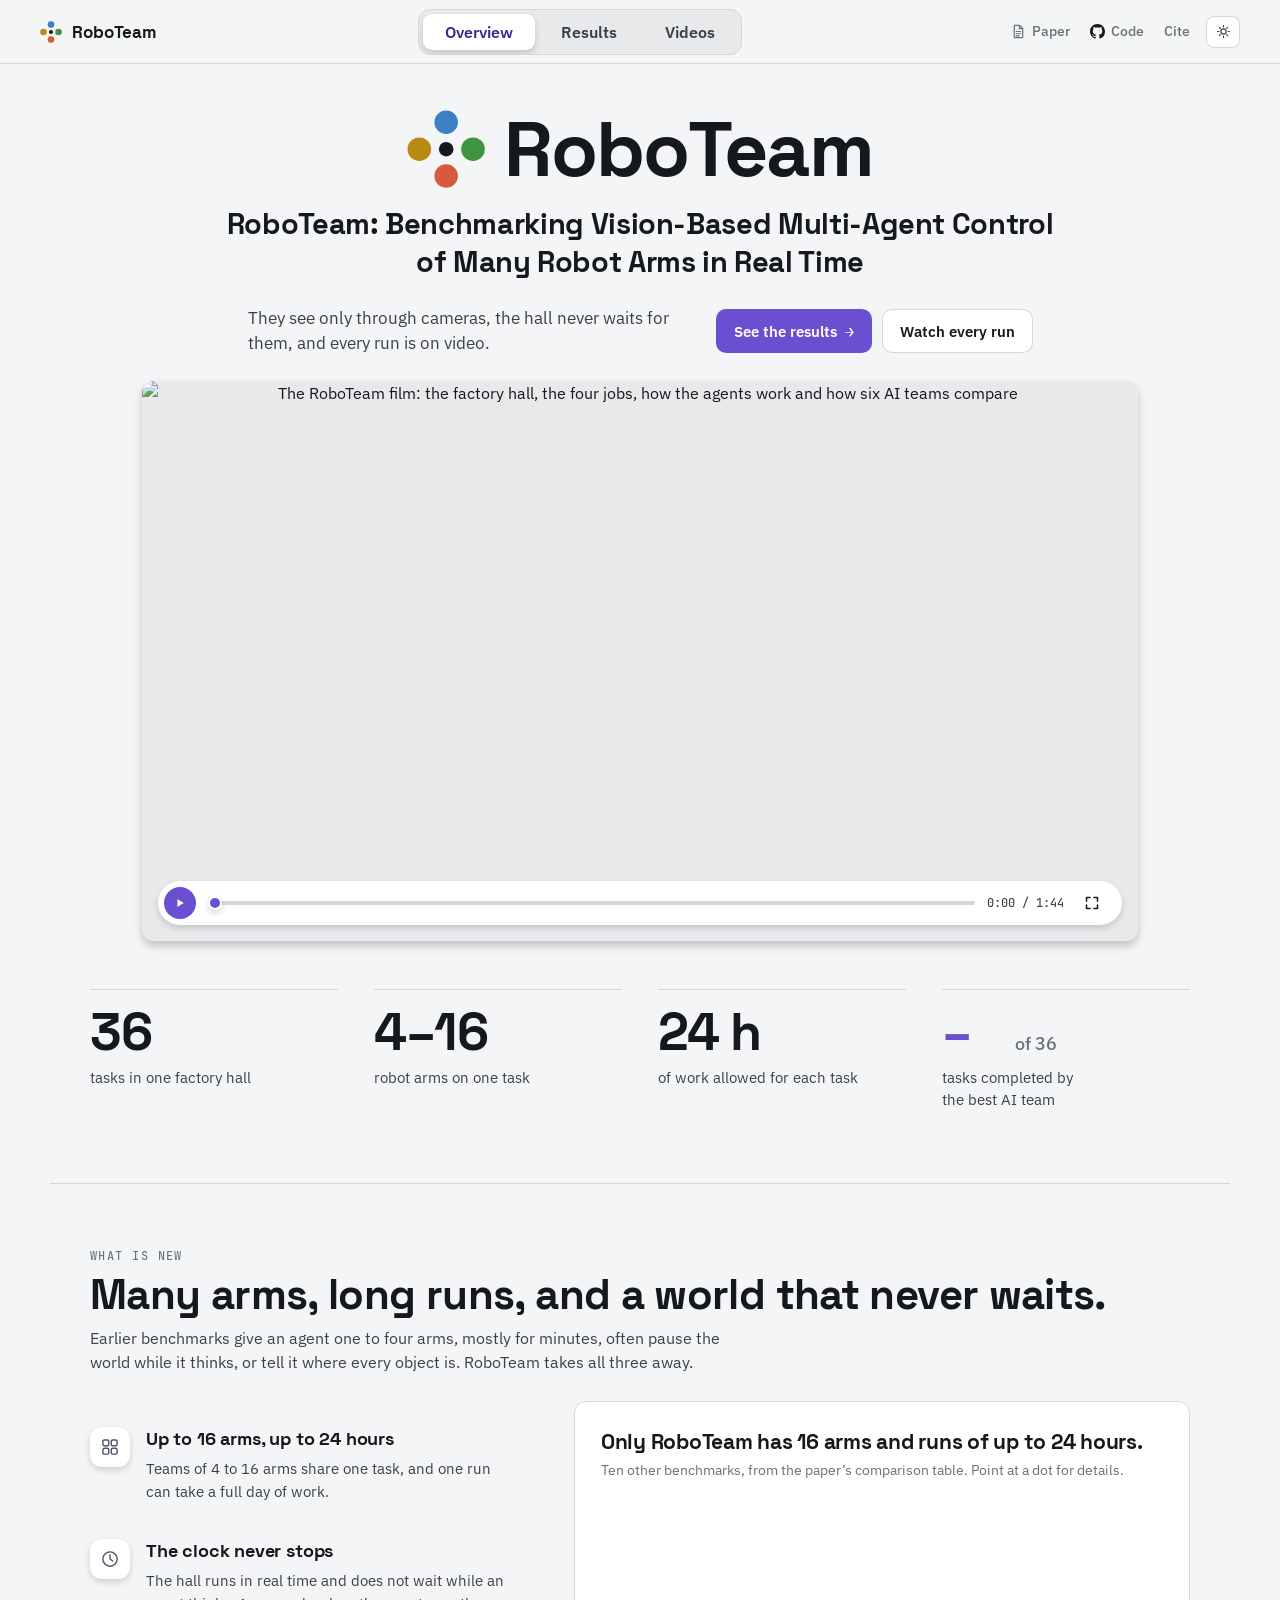
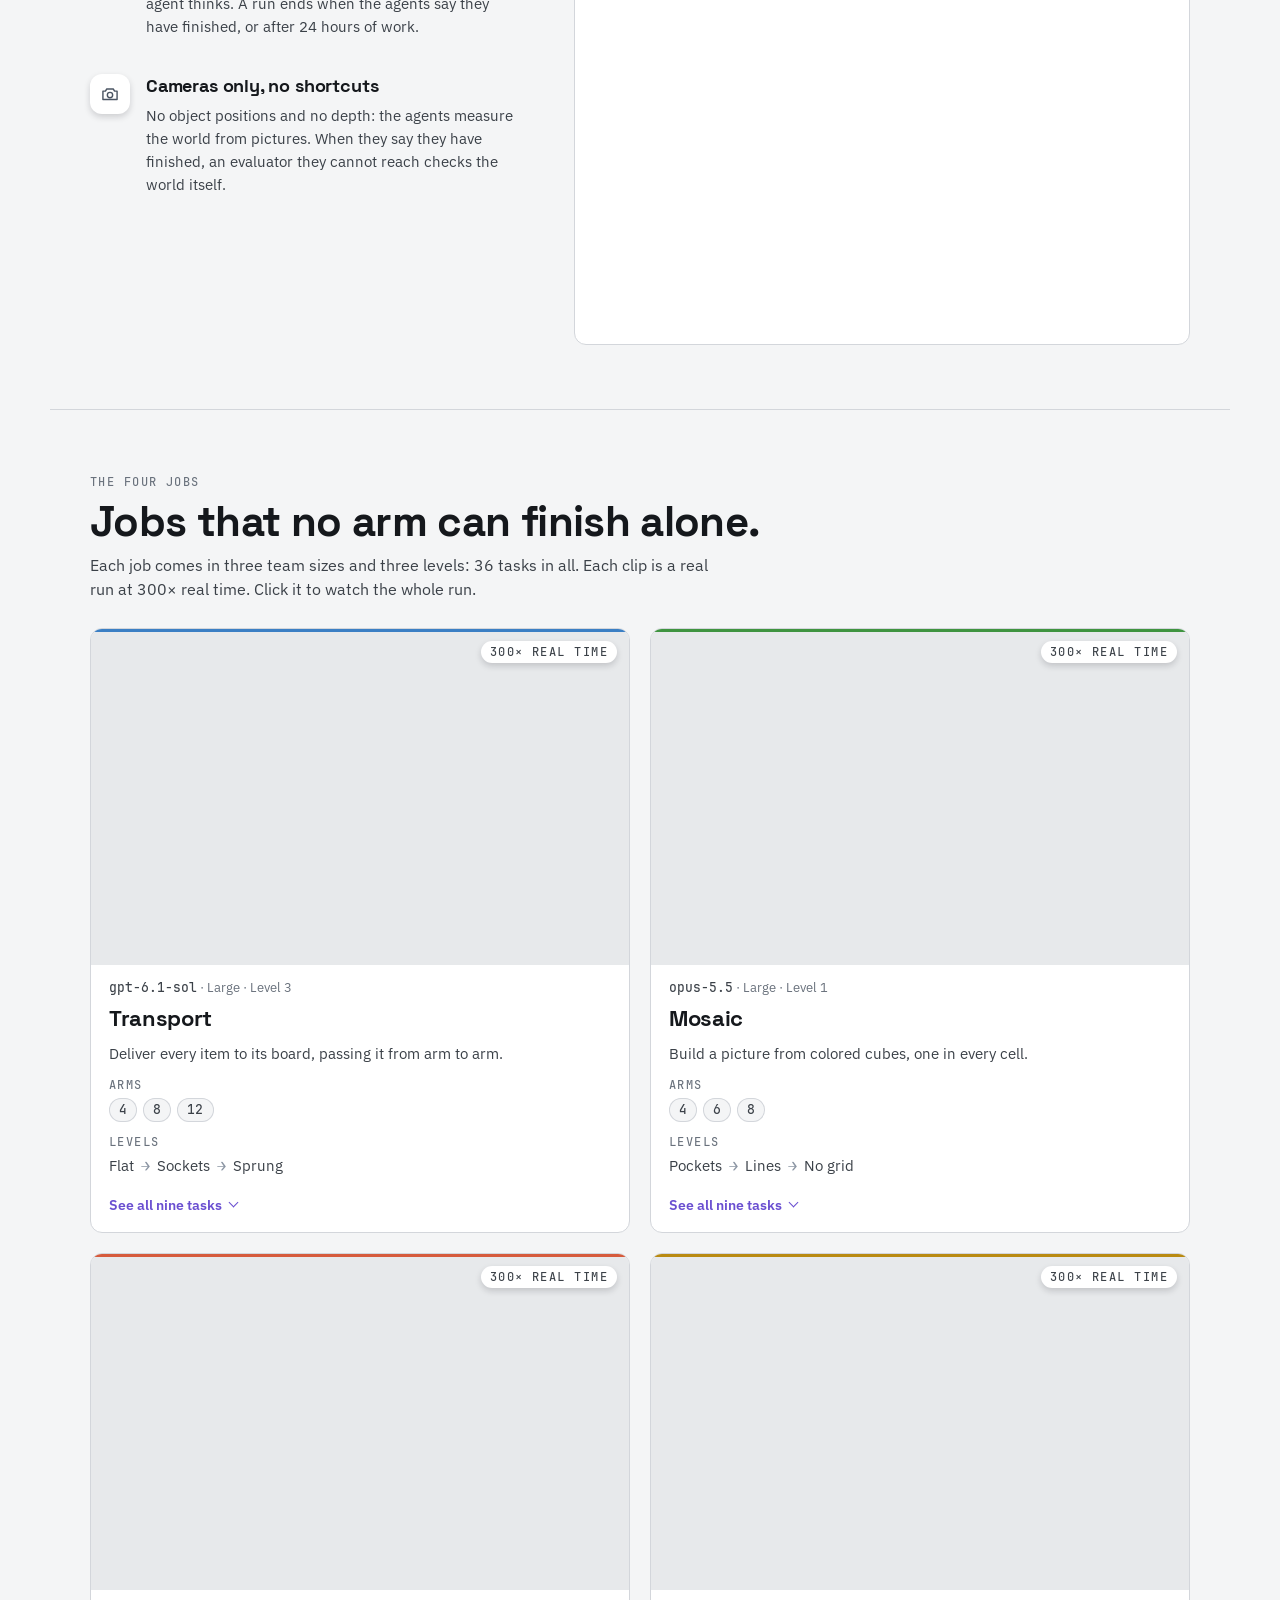
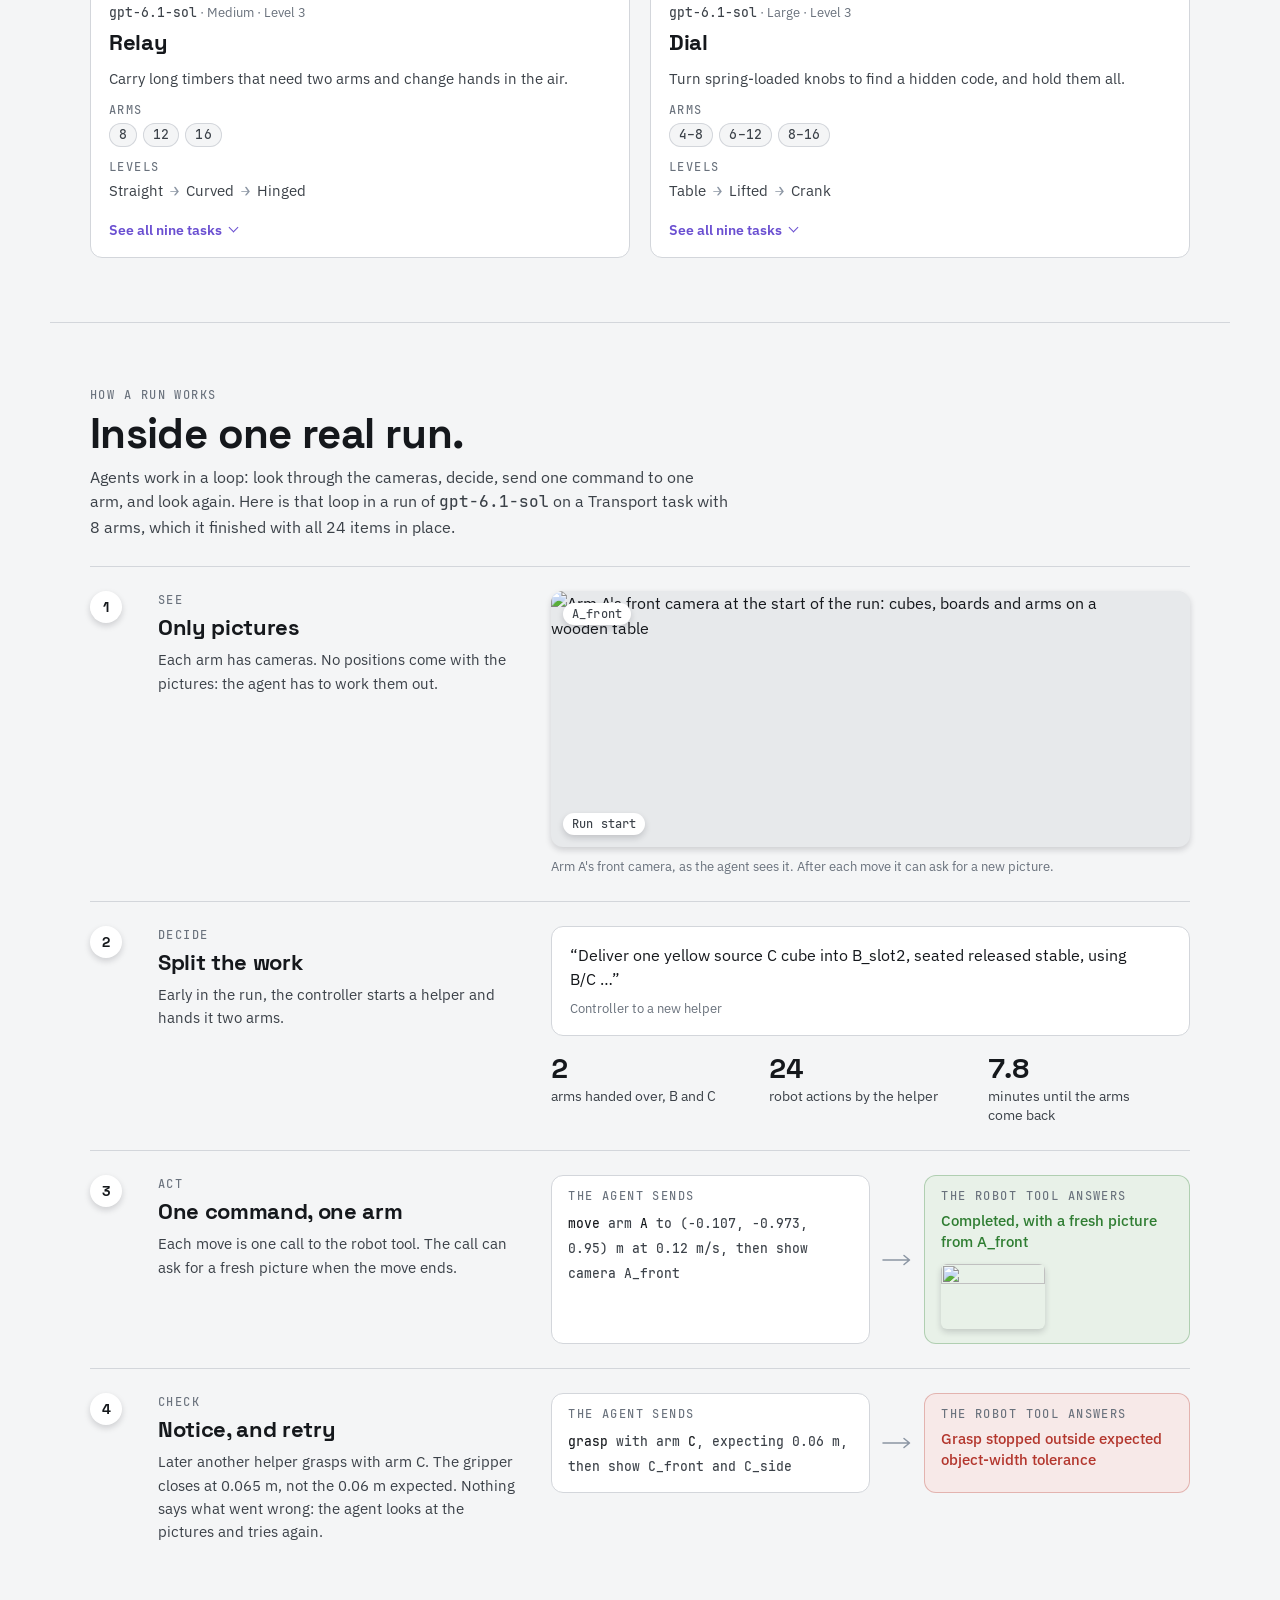
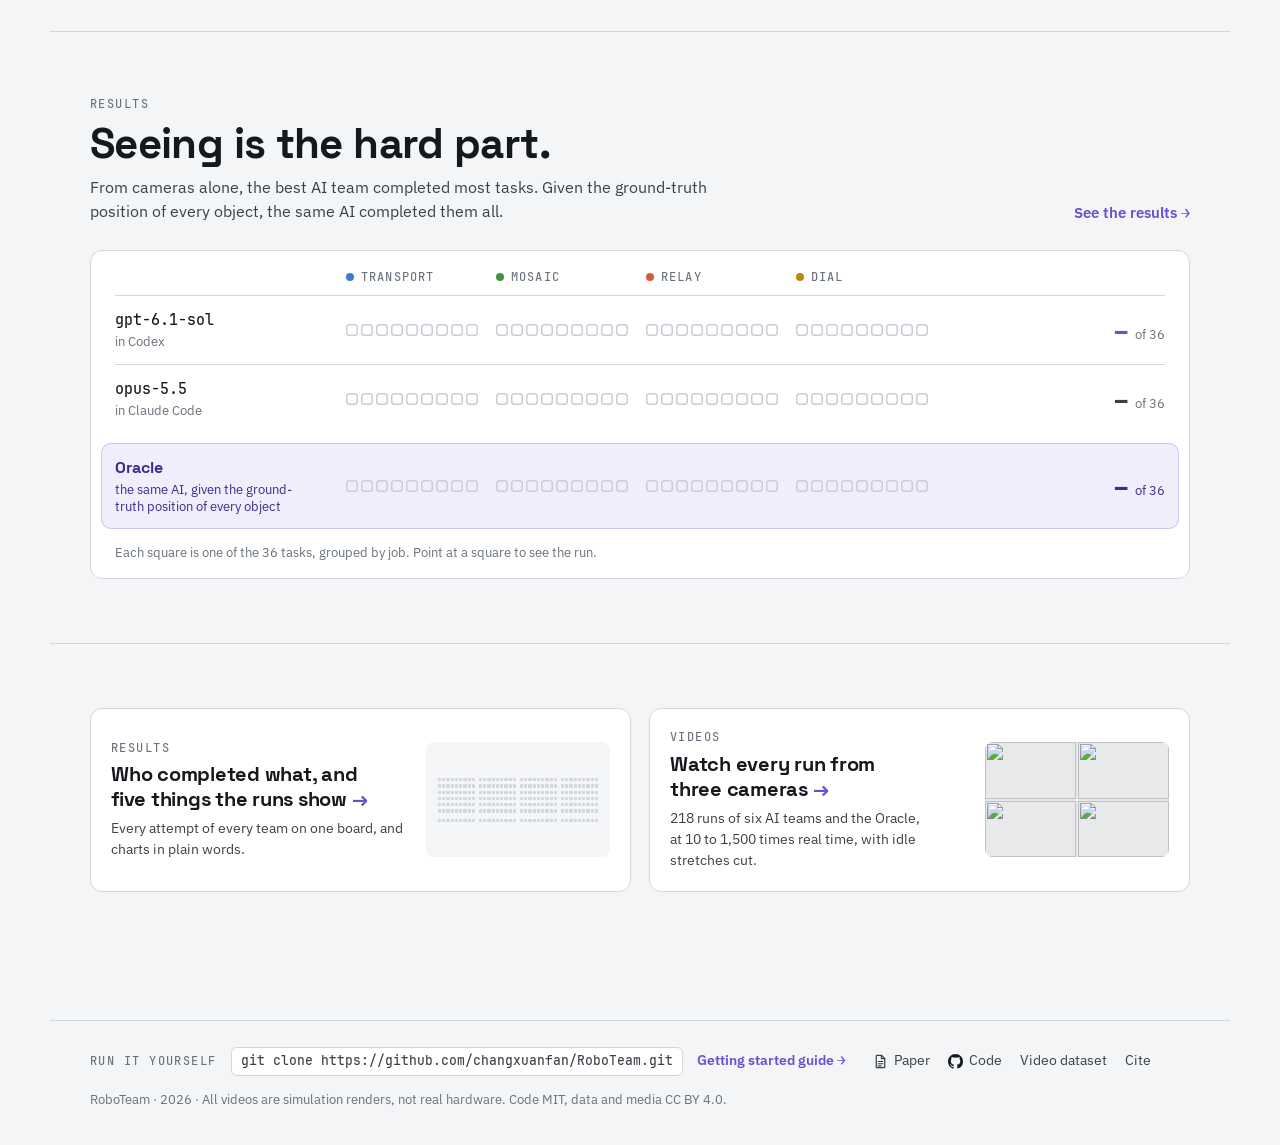
==== commit f06e83a9: "Open the page with the RoboTeam mark and name large and the paper's full title" ====
--- a/site/index.html
+++ b/site/index.html
@@ -20,8 +20,8 @@
 <link rel="preload" href="assets/fonts/space-grotesk-bold.woff2" as="font" type="font/woff2" crossorigin>
 <script>try{var t=localStorage.getItem('roboteam-theme');if(t==='dark'||t==='light')document.documentElement.dataset.theme=t}catch(e){}if('IntersectionObserver'in window&&!matchMedia('(prefers-reduced-motion: reduce)').matches)document.documentElement.classList.add('reveal')</script>
 <link rel="preload" as="image" href="https://changxuanfan.github.io/RoboTeam-media/film/roboteam-hero.webp" fetchpriority="high">
-<link rel="stylesheet" href="assets/css/site.css?v=20261126k">
-<script src="assets/js/site.js?v=20261126k" defer></script>
+<link rel="stylesheet" href="assets/css/site.css?v=20261126l">
+<script src="assets/js/site.js?v=20261126l" defer></script>
 </head>
 <body>
 <a class="skip" href="#main">Skip to content</a>
@@ -46,8 +46,8 @@
 <div class="page" id="overview" data-view="overview">
 <section class="hero" aria-labelledby="hero-title">
   <div class="hero-head">
-    <p class="kicker">Benchmark · Real time · Cameras only</p>
-    <h1 id="hero-title">AI teams run a factory hall of robot arms.</h1>
+    <p class="hero-wordmark" aria-hidden="true"><svg viewBox="0 0 28 28" aria-hidden="true"><circle cx="14" cy="14" r="2.6" fill="currentColor"/><circle cx="14" cy="4.4" r="4.2" fill="var(--transport)"/><circle cx="23.6" cy="14" r="4.2" fill="var(--mosaic)"/><circle cx="14" cy="23.6" r="4.2" fill="var(--relay)"/><circle cx="4.4" cy="14" r="4.2" fill="var(--dial)"/></svg><span>RoboTeam</span></p>
+    <h1 id="hero-title">RoboTeam: Benchmarking Vision-Based Multi-Agent Control <br class="br-wide">of Many Robot Arms in Real Time</h1>
   </div>
   <div class="hero-body">
     <p class="lede">They see only through cameras, the hall never waits for them, and every run is on video.</p>
--- a/site/assets/css/site.css
+++ b/site/assets/css/site.css
@@ -778,17 +778,21 @@
 .more-link{font-weight:600;font-size:15px}
 
 /* ---------- Overview ---------- */
-/* Hero: the title on the left, the line and the buttons on the right, and the whole film large
-   under them. Under 900 px one column. */
-.hero{max-width:var(--max);margin:auto;padding:clamp(24px,3.4vw,44px) var(--gutter) clamp(32px,4vw,48px);display:grid;grid-template-columns:minmax(0,1.5fr) minmax(0,1fr);grid-template-areas:"head body" "film film";column-gap:clamp(32px,4.6vw,64px);row-gap:clamp(24px,3.2vw,40px);align-items:end}
-.hero-head{grid-area:head;display:grid;gap:16px}
-.hero h1{font-size:clamp(36px,4.2vw,56px);line-height:1.04;letter-spacing:-.022em}
-.hero-body{grid-area:body}
-.lede{margin:0 0 24px;font-size:18px;line-height:1.5;color:var(--ink2);max-width:40ch}
-.cta{display:flex;flex-wrap:wrap;gap:10px}
+/* Hero: the RoboTeam mark and name large, the paper's title under it, one line and two buttons, all
+   centred, then the whole film large under them. */
+.hero{max-width:var(--max);margin:auto;padding:clamp(28px,3.6vw,48px) var(--gutter) clamp(32px,4vw,48px);display:grid;grid-template-columns:minmax(0,1fr);grid-template-areas:"head" "body" "film";justify-items:center;text-align:center;row-gap:clamp(16px,2vw,24px)}
+.hero-head{grid-area:head;display:grid;justify-items:center;gap:clamp(12px,1.4vw,18px)}
+.hero-wordmark{margin:0;display:inline-flex;align-items:center;gap:.24em;color:var(--ink);font:700 clamp(50px,6vw,84px)/1 var(--display);letter-spacing:-.025em}
+.hero-wordmark svg{width:1.02em;height:1.02em;flex:none}
+.hero h1{font-size:clamp(21px,2.3vw,31px);line-height:1.28;letter-spacing:-.012em;max-width:34em;text-wrap:balance}
+@media (max-width:760px){.hero h1 .br-wide{display:none}.hero-body .lede{text-align:center}}
+.hero-body{grid-area:body;display:flex;flex-wrap:wrap;align-items:center;justify-content:center;gap:14px 28px}
+.hero-body .lede{margin:0;text-align:left;max-width:44ch;font-size:17px}
+.lede{margin:0 auto 22px;font-size:18px;line-height:1.5;color:var(--ink2);max-width:48ch}
+.cta{display:flex;flex-wrap:wrap;justify-content:center;gap:10px}
 .cta .btn{height:44px;padding:0 18px}
 .cta .btn svg{width:12px;height:12px}
-.film{grid-area:film;justify-self:center;width:min(100%,max(560px,calc((100svh - 330px) * 16 / 9)));position:relative;border-radius:var(--r-media);overflow:hidden;aspect-ratio:16/9;background:var(--well);box-shadow:var(--sh-plate)}
+.film{grid-area:film;justify-self:center;width:min(100%,max(560px,calc((100svh - 340px) * 16 / 9)));position:relative;border-radius:var(--r-media);overflow:hidden;aspect-ratio:16/9;background:var(--well);box-shadow:var(--sh-plate)}
 .film:fullscreen{border-radius:0;box-shadow:none;background:#000}
 .film-poster,.film video{position:absolute;inset:0;width:100%;height:100%;object-fit:contain}
 .film video{opacity:0;transition:opacity .32s var(--ease-move);cursor:pointer}
@@ -812,10 +816,7 @@
 .fb-seek::-moz-range-thumb{width:12px;height:12px;border-radius:50%;background:var(--vio);border:2px solid var(--card)}
 .fb-seek:focus-visible{outline:2px solid var(--vio);outline-offset:2px;border-radius:4px}
 @media (hover:none){.film-bar{opacity:1;transform:none}}
-@media (max-width:900px){
-  .hero{grid-template-columns:minmax(0,1fr);grid-template-areas:"head" "body" "film";row-gap:20px}
-  .lede{max-width:48ch}
-}
+
 @media (max-width:480px){.film-bar{left:6px;right:6px;bottom:6px;gap:8px;height:32px;padding:0 8px 0 3px}.fb-play,.fb-full{width:26px;height:26px}.fb-play svg{width:10px;height:10px}.fb-full svg{width:14px;height:14px}.fb-time{display:none}}
 @media (max-width:480px){.cta .btn{flex:1 1 auto}}
 
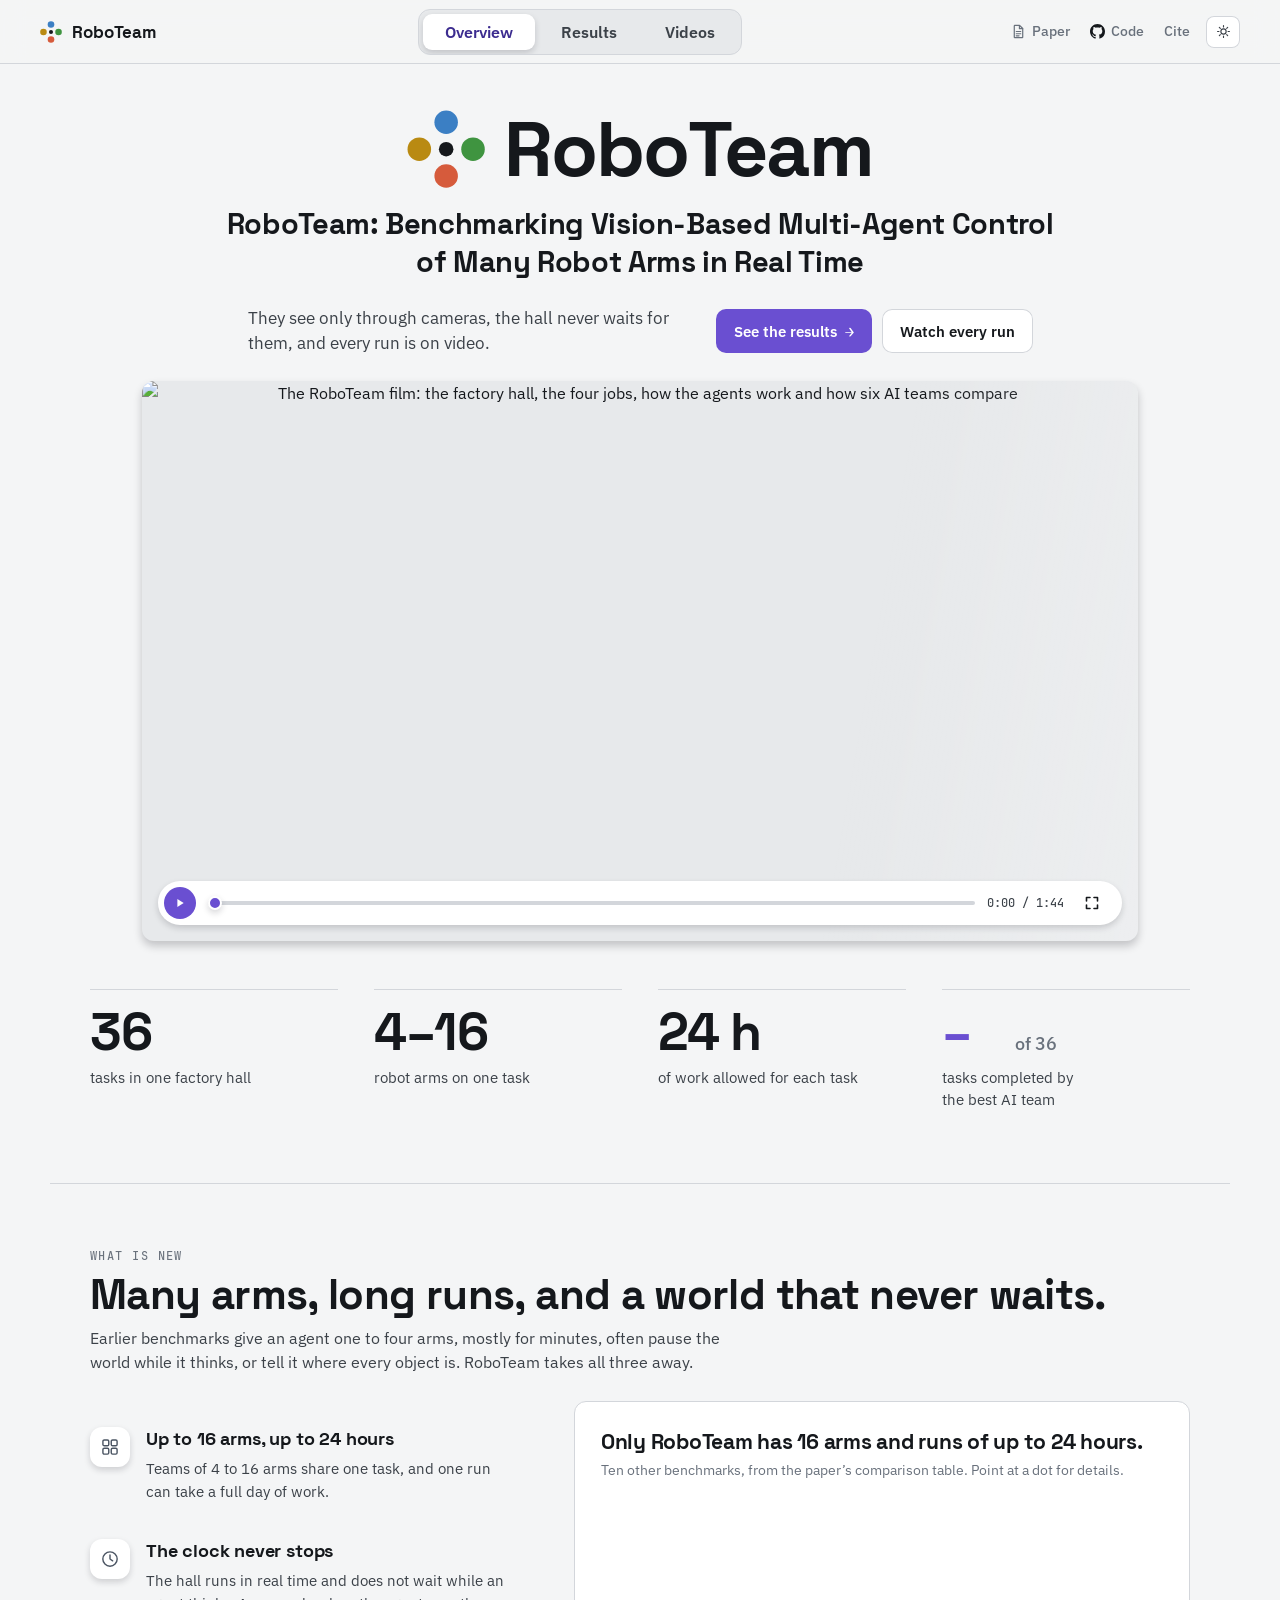
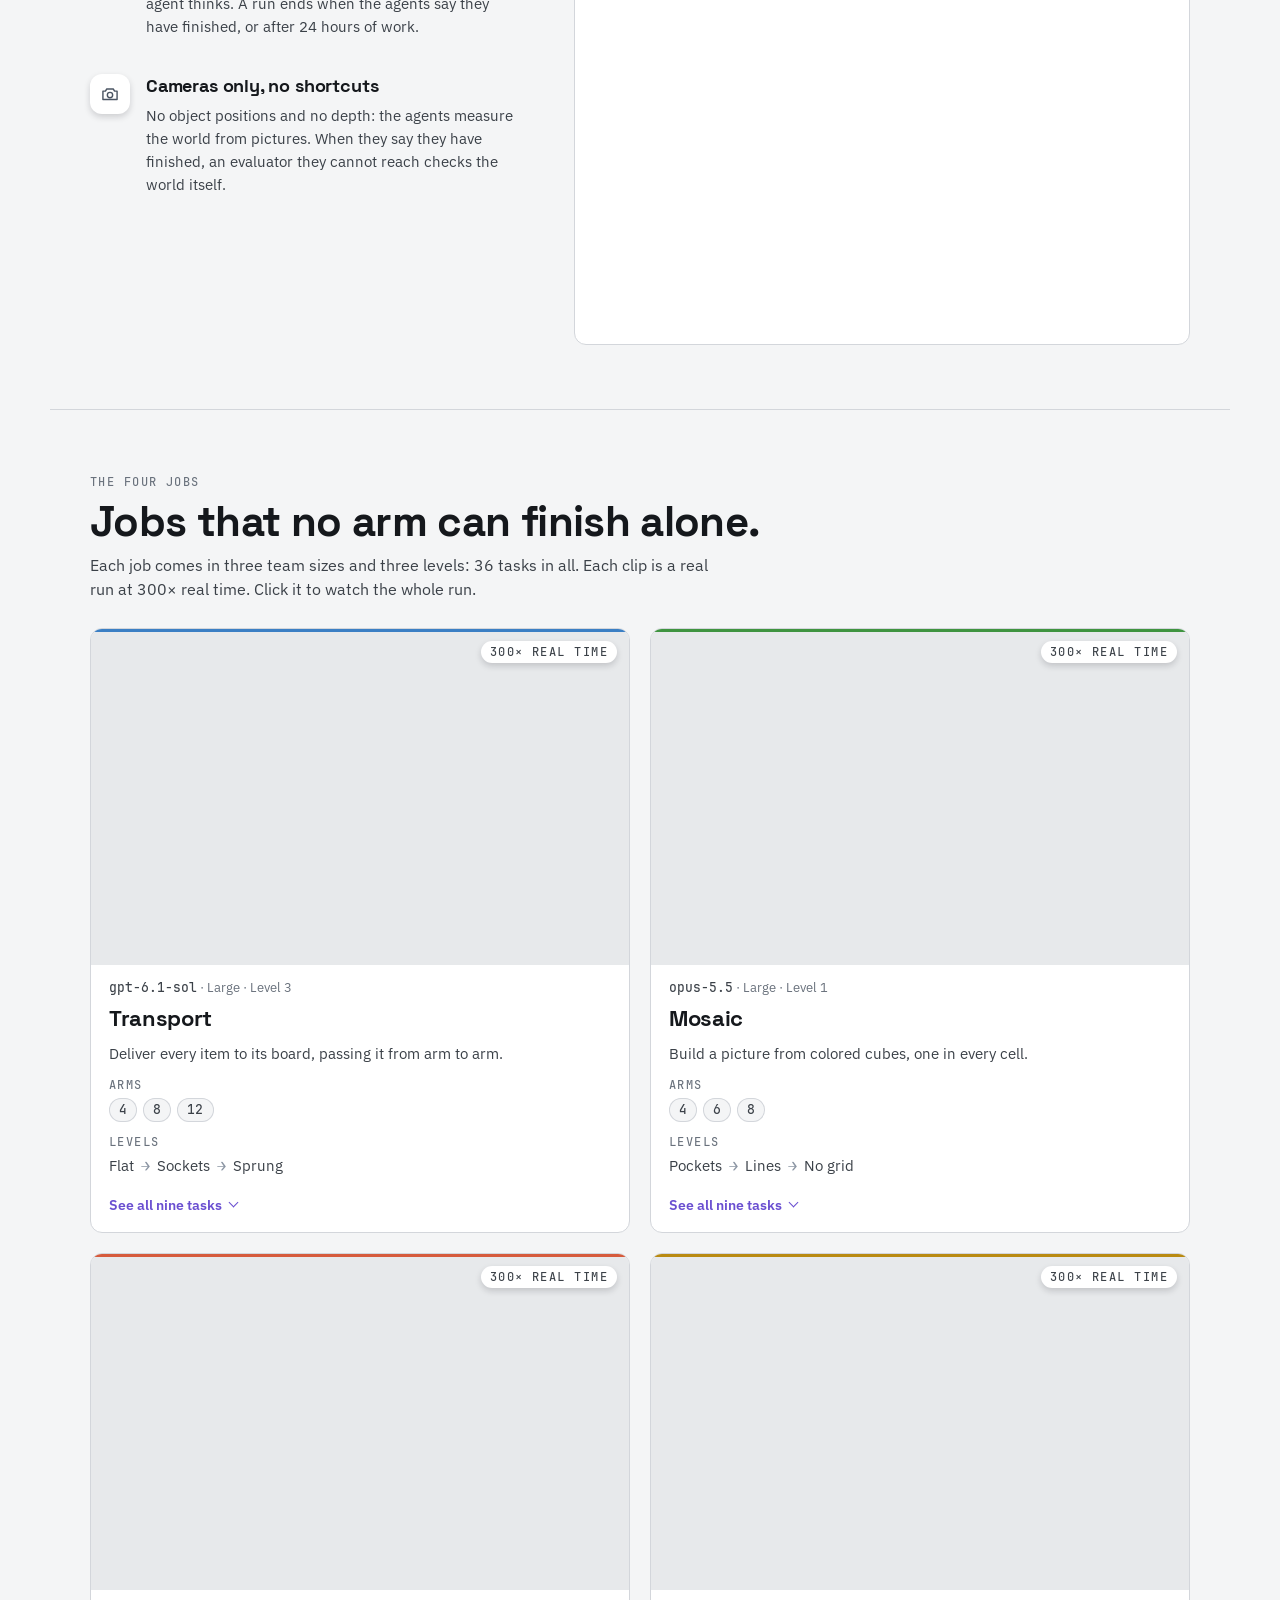
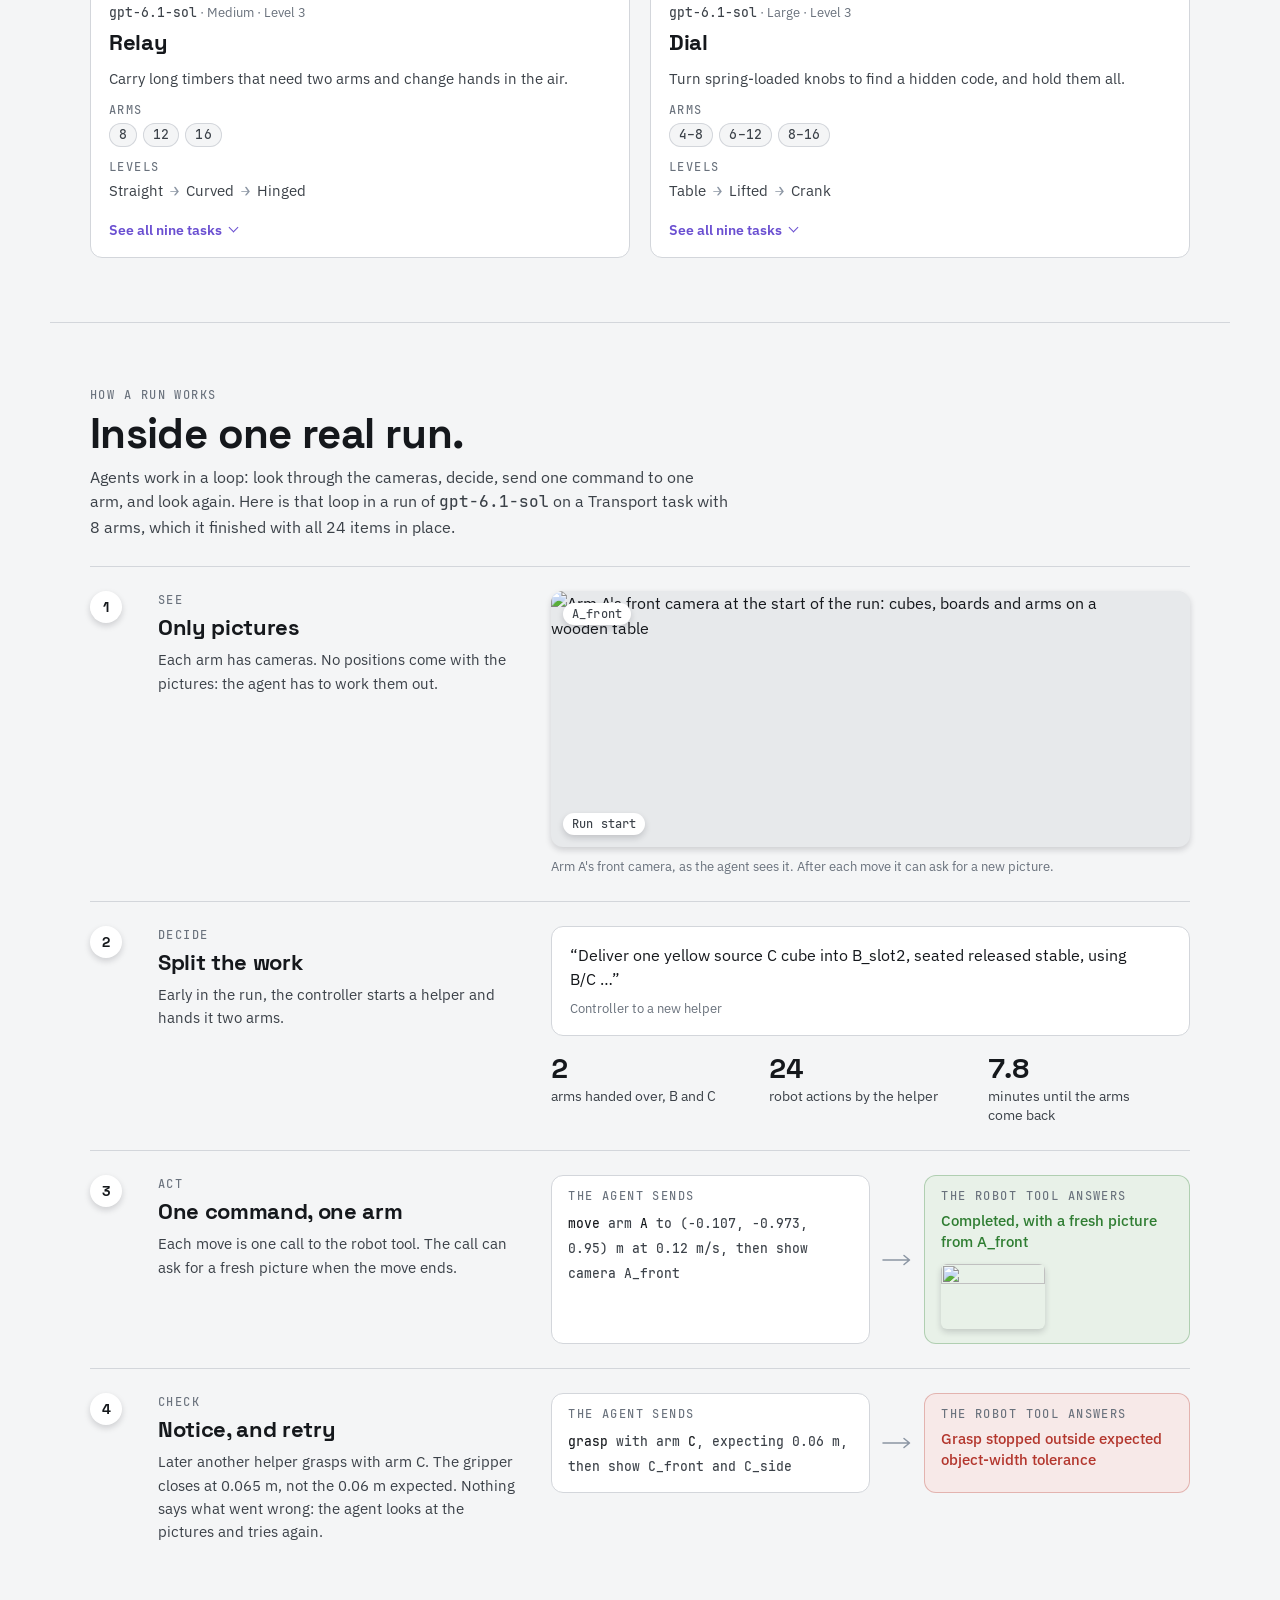
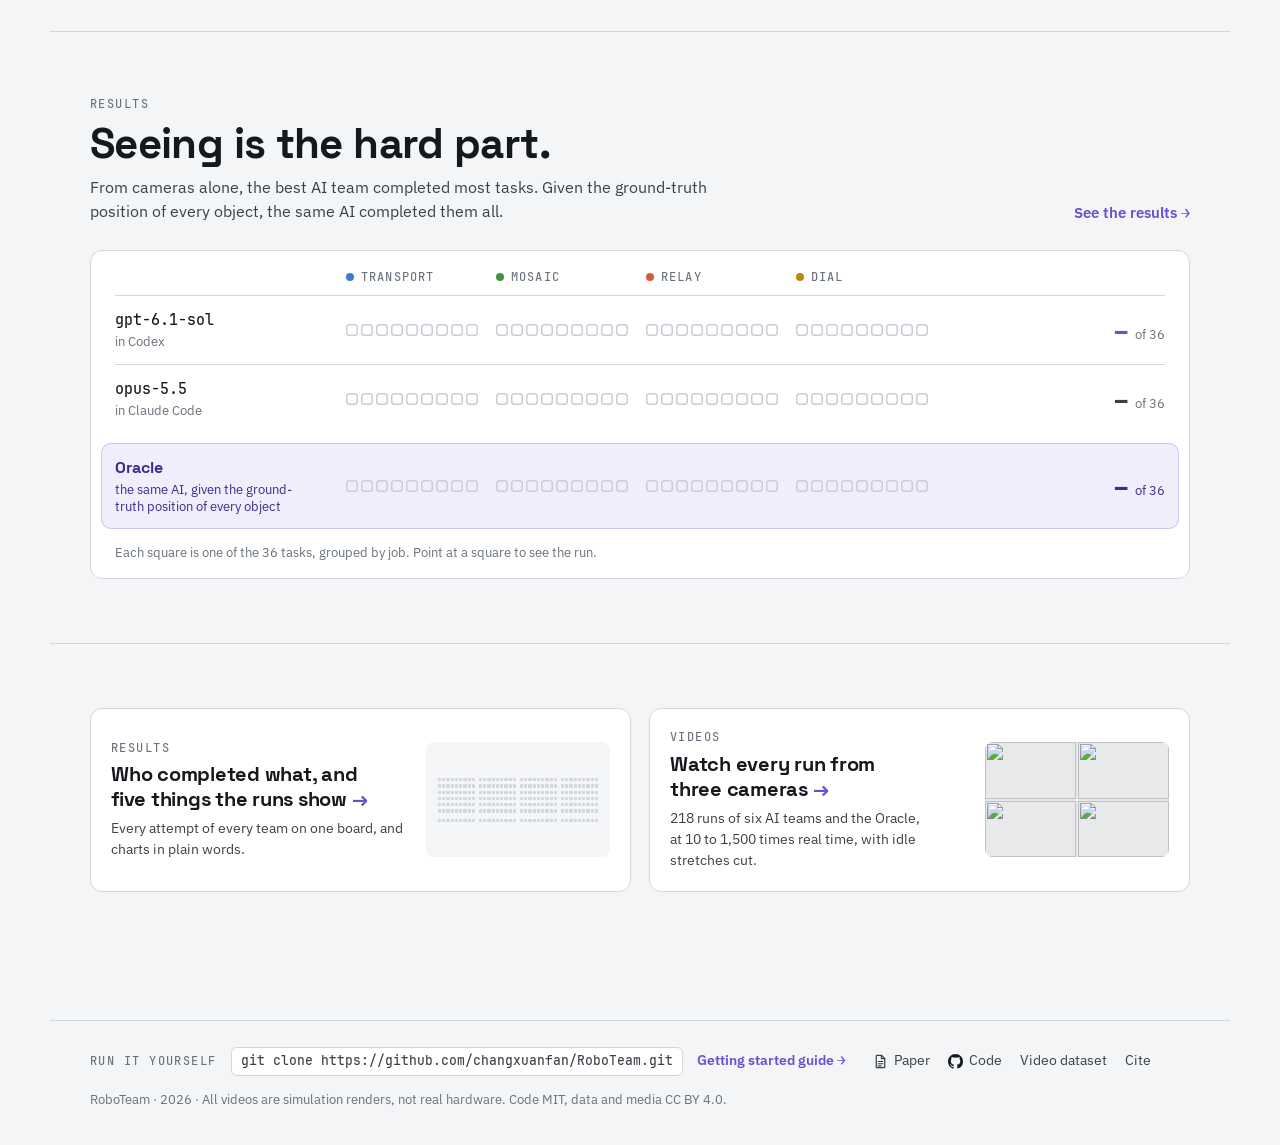
==== commit 3f9a2405: "Start loading the hero film at once and let it shimmer until it plays" ====
--- a/site/index.html
+++ b/site/index.html
@@ -20,8 +20,8 @@
 <link rel="preload" href="assets/fonts/space-grotesk-bold.woff2" as="font" type="font/woff2" crossorigin>
 <script>try{var t=localStorage.getItem('roboteam-theme');if(t==='dark'||t==='light')document.documentElement.dataset.theme=t}catch(e){}if('IntersectionObserver'in window&&!matchMedia('(prefers-reduced-motion: reduce)').matches)document.documentElement.classList.add('reveal')</script>
 <link rel="preload" as="image" href="https://changxuanfan.github.io/RoboTeam-media/film/roboteam-hero.webp" fetchpriority="high">
-<link rel="stylesheet" href="assets/css/site.css?v=20261126l">
-<script src="assets/js/site.js?v=20261126l" defer></script>
+<link rel="stylesheet" href="assets/css/site.css?v=20261126o">
+<script src="assets/js/site.js?v=20261126o" defer></script>
 </head>
 <body>
 <a class="skip" href="#main">Skip to content</a>
--- a/site/assets/css/site.css
+++ b/site/assets/css/site.css
@@ -797,6 +797,10 @@
 .film-poster,.film video{position:absolute;inset:0;width:100%;height:100%;object-fit:contain}
 .film video{opacity:0;transition:opacity .32s var(--ease-move);cursor:pointer}
 .film video.ready{opacity:1}
+/* the film shimmers, as the Videos player's views do, until it really plays */
+.film::after{content:"";position:absolute;inset:0;z-index:1;pointer-events:none;background:linear-gradient(100deg,transparent 30%,var(--shine) 50%,transparent 70%) 0 0/250% 100% no-repeat;opacity:0;transition:opacity .25s var(--ease)}
+.film.loading::after{opacity:1;animation:shimmer 1.3s linear infinite}
+@media (prefers-reduced-motion:reduce){.film.loading::after{animation:none;opacity:0}}
 /* The control bar: a white chip floating over the bottom edge. */
 .film-bar{position:absolute;left:16px;right:16px;bottom:16px;z-index:2;display:flex;align-items:center;gap:12px;height:44px;padding:0 14px 0 6px;border-radius:var(--r-chip);background:var(--card);box-shadow:var(--sh-chip);opacity:0;transform:translateY(6px);transition:opacity var(--t-hover) var(--ease),transform var(--t-hover) var(--ease)}
 .film:hover .film-bar,.film:focus-within .film-bar,.film.paused .film-bar{opacity:1;transform:none}
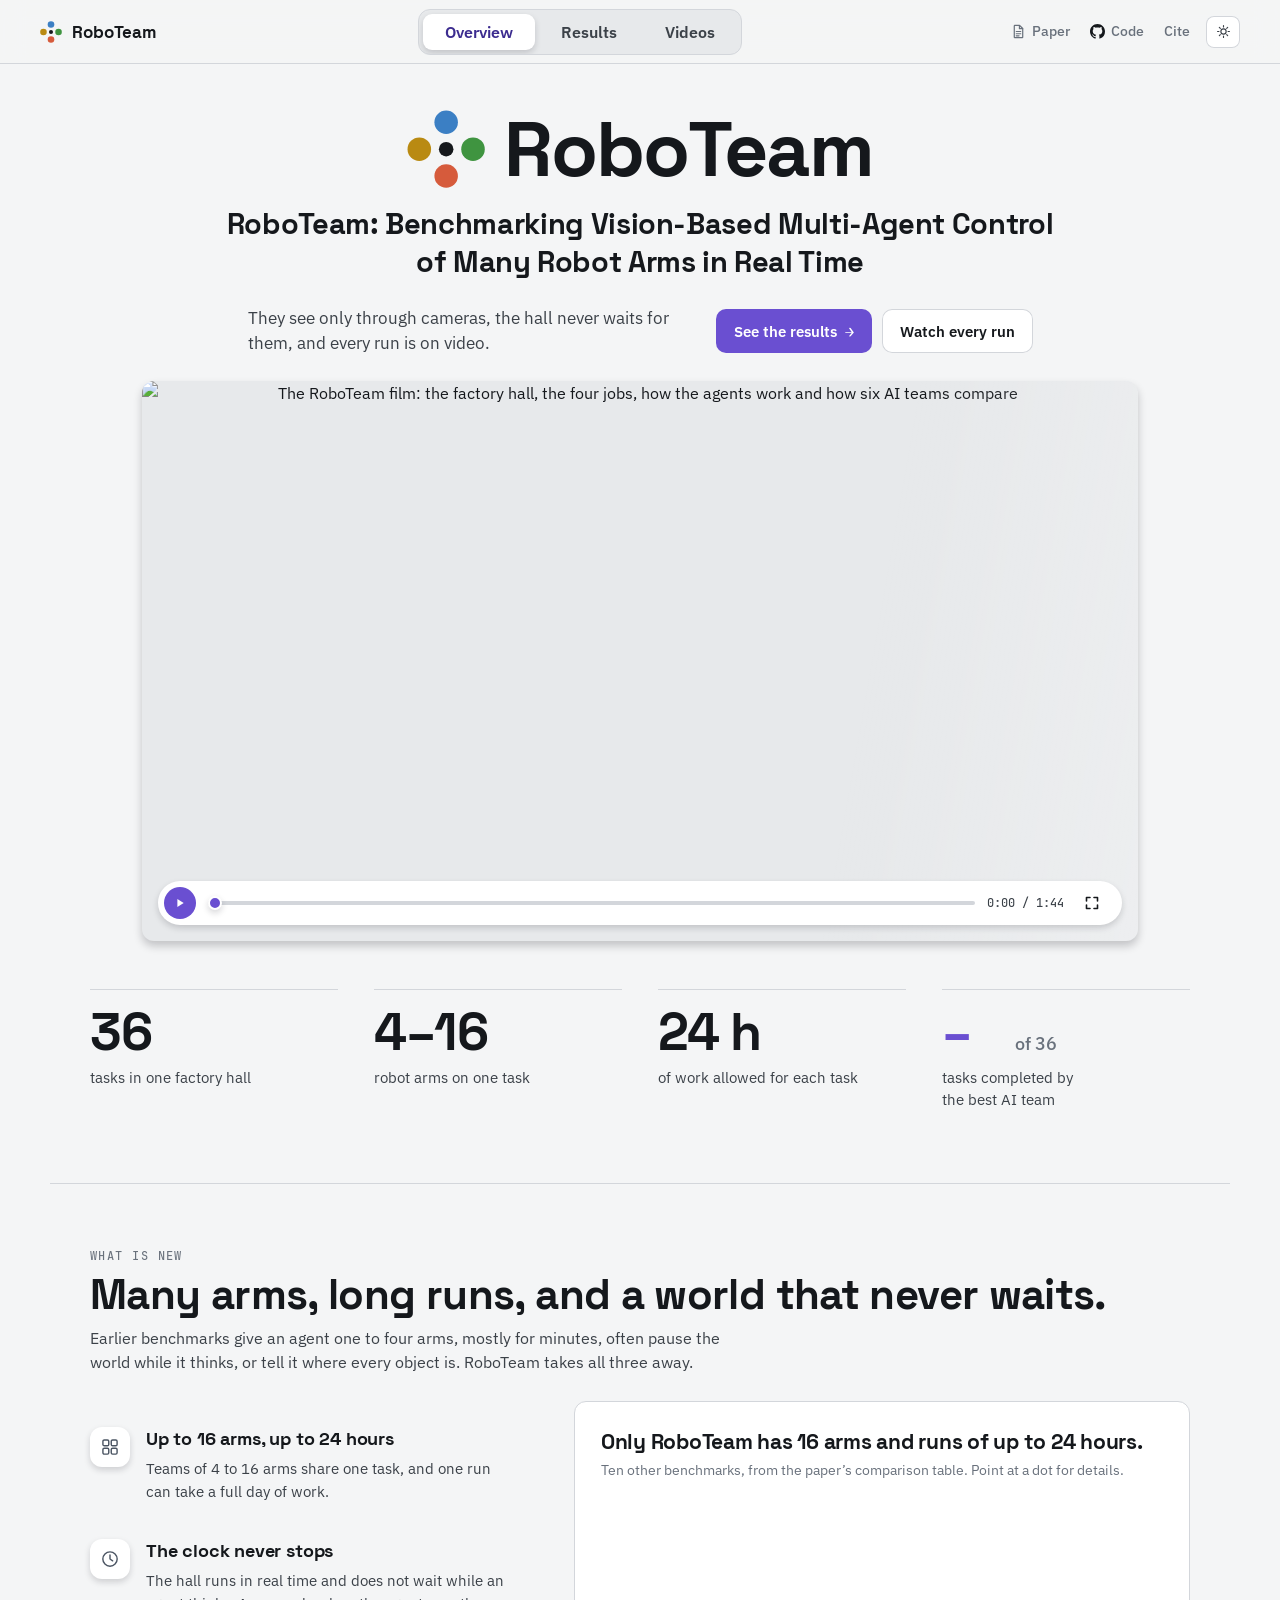
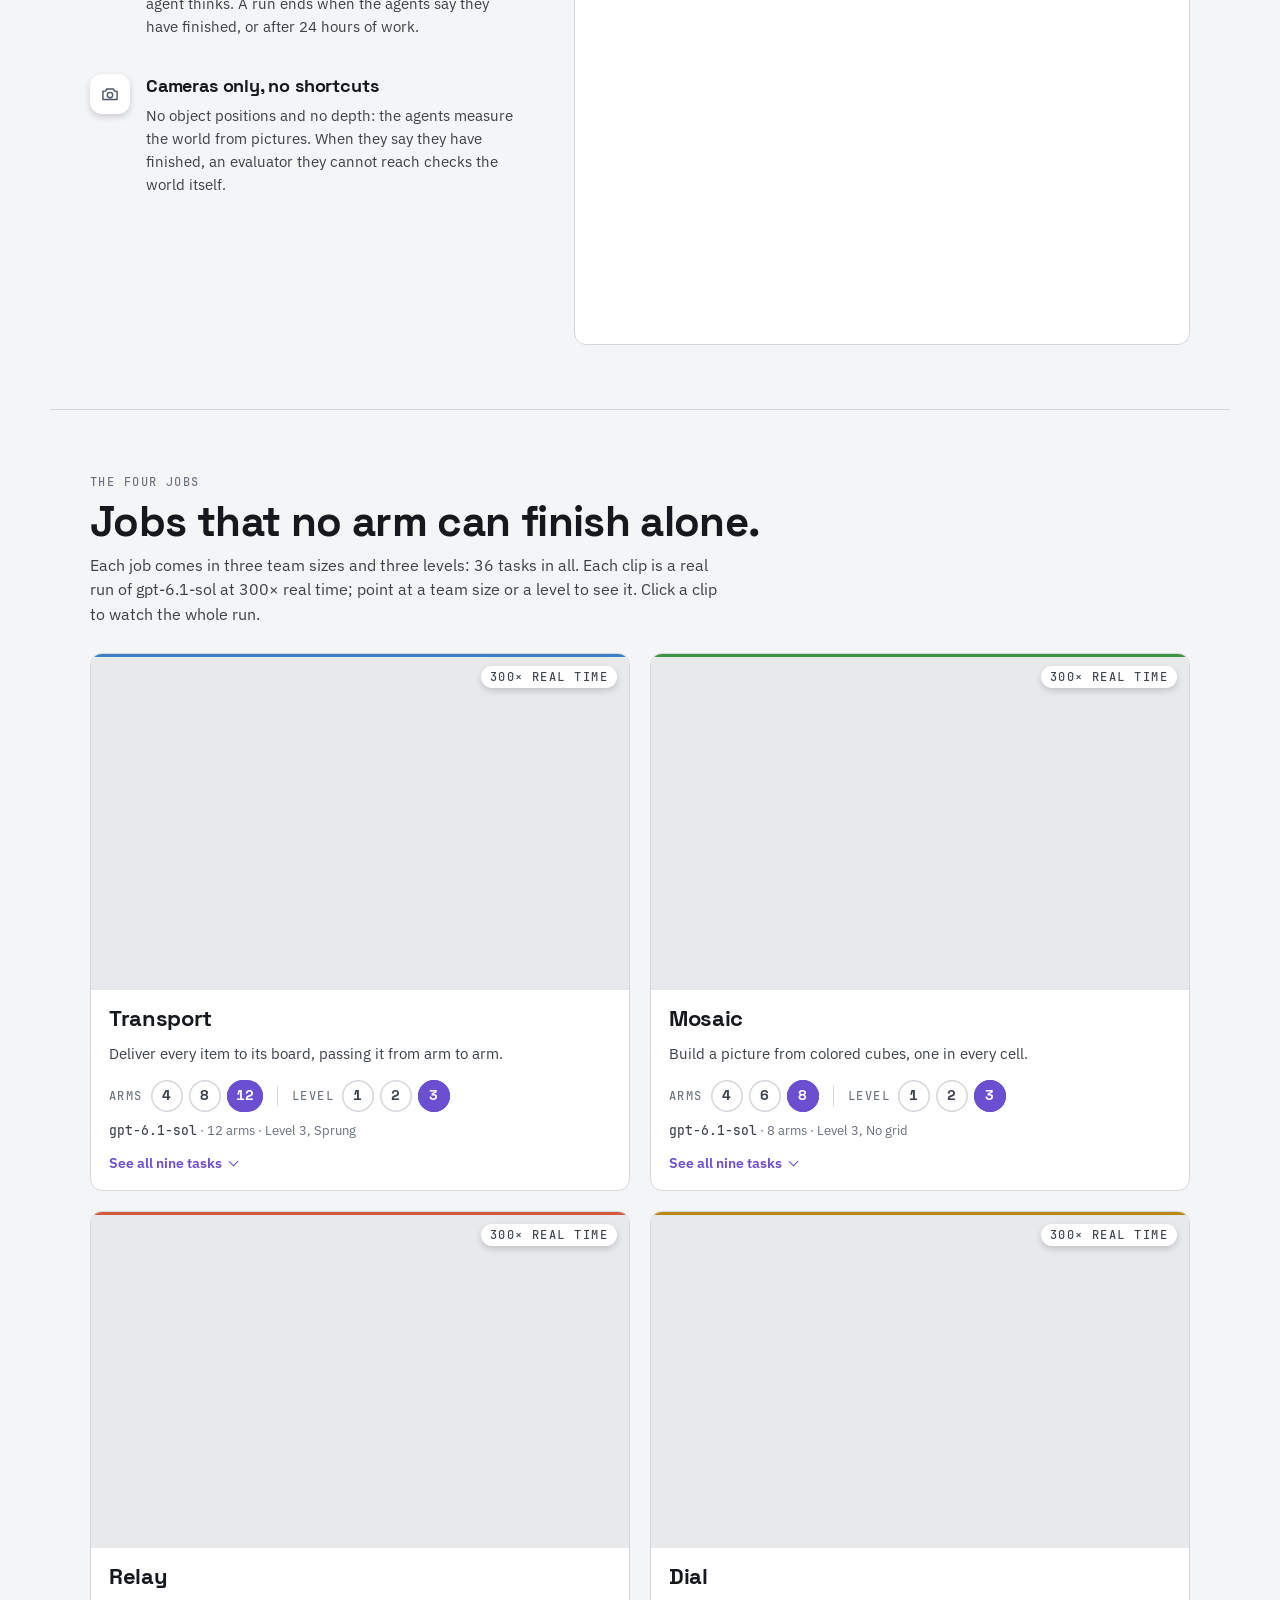
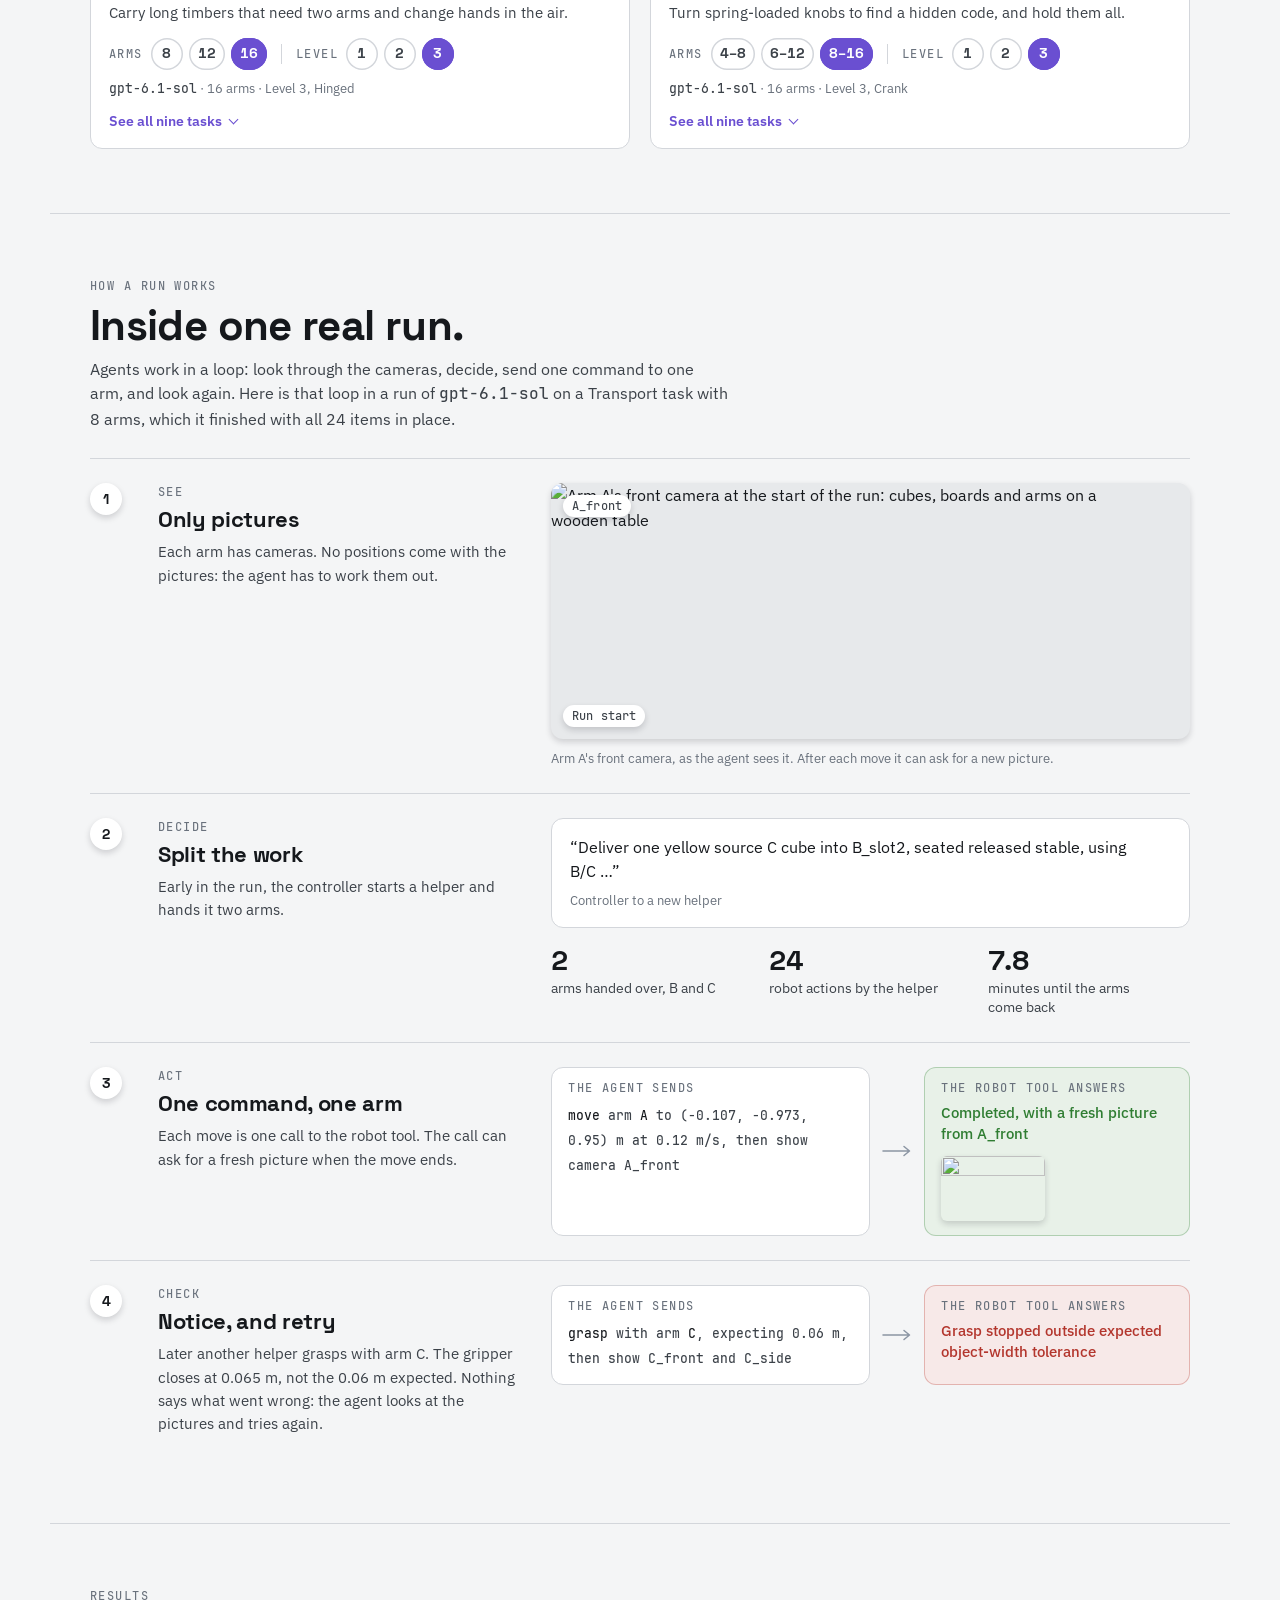
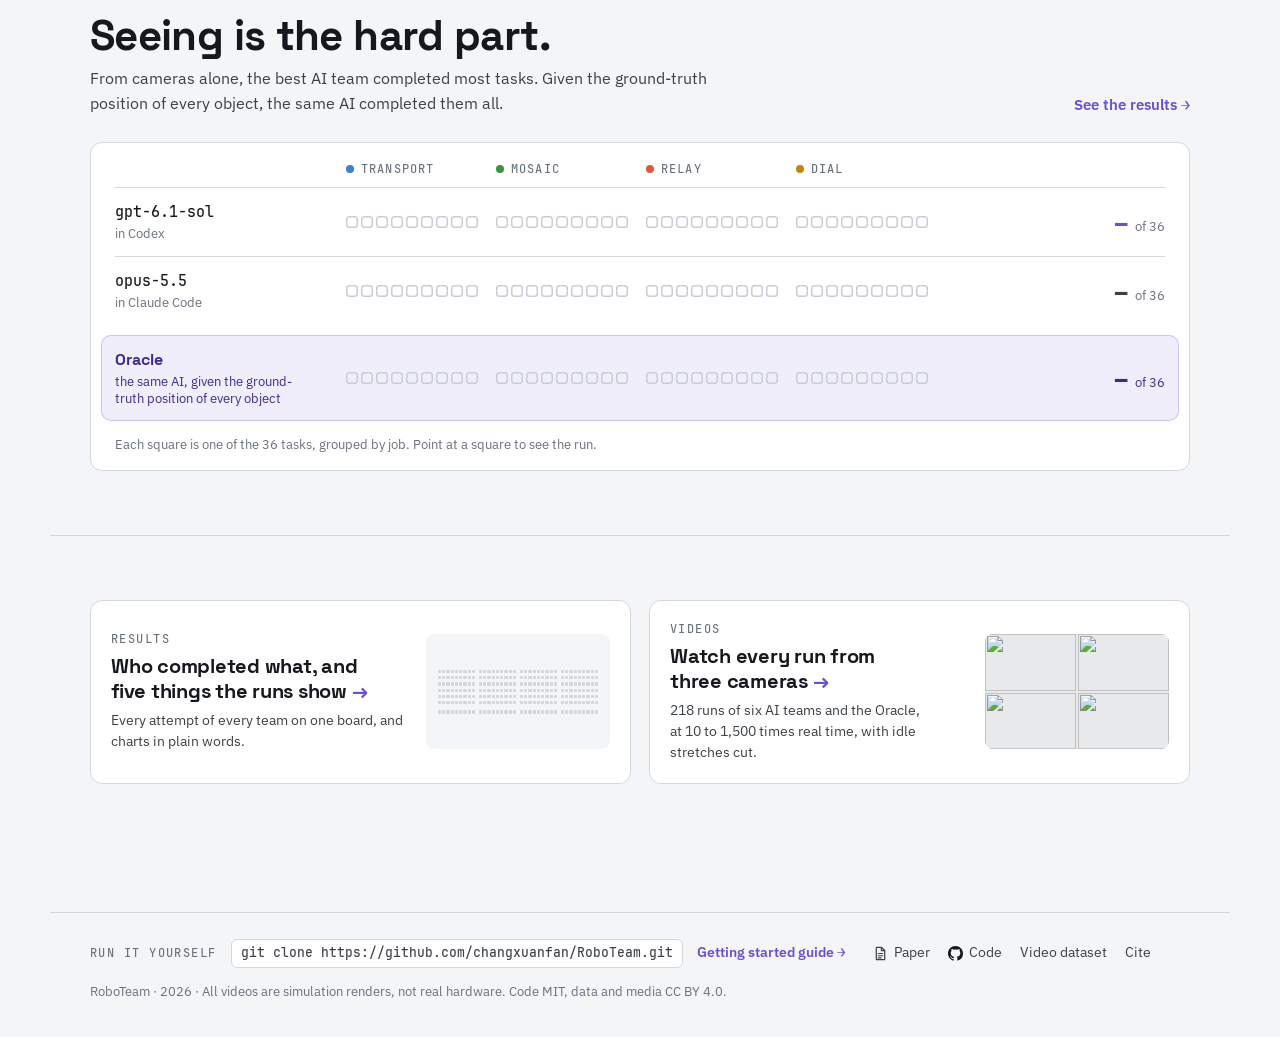
==== commit 95f68bf1: "Job cards: pick a team size or a level from one row of round buttons; five preloaded gpt-6.1-sol cli" ====
--- a/site/index.html
+++ b/site/index.html
@@ -20,8 +20,8 @@
 <link rel="preload" href="assets/fonts/space-grotesk-bold.woff2" as="font" type="font/woff2" crossorigin>
 <script>try{var t=localStorage.getItem('roboteam-theme');if(t==='dark'||t==='light')document.documentElement.dataset.theme=t}catch(e){}if('IntersectionObserver'in window&&!matchMedia('(prefers-reduced-motion: reduce)').matches)document.documentElement.classList.add('reveal')</script>
 <link rel="preload" as="image" href="https://changxuanfan.github.io/RoboTeam-media/film/roboteam-hero.webp" fetchpriority="high">
-<link rel="stylesheet" href="assets/css/site.css?v=20261126o">
-<script src="assets/js/site.js?v=20261126o" defer></script>
+<link rel="stylesheet" href="assets/css/site.css?v=20261126r">
+<script src="assets/js/site.js?v=20261126r" defer></script>
 </head>
 <body>
 <a class="skip" href="#main">Skip to content</a>
@@ -97,13 +97,13 @@
   <div class="chapter-head" data-reveal>
     <p class="kicker">The four jobs</p>
     <h2 id="jobs-title">Jobs that no arm can finish alone.</h2>
-    <p class="chapter-lede">Each job comes in three team sizes and three levels: 36 tasks in all. Each clip is a real run at 300× real time. Click it to watch the whole run.</p>
+    <p class="chapter-lede">Each job comes in three team sizes and three levels: 36 tasks in all. Each clip is a real run of gpt-6.1-sol at 300× real time; point at a team size or a level to see it. Click a clip to watch the whole run.</p>
   </div>
   <div class="cards jobs" id="job-cards" data-stagger>
-    <article class="job t-transport" data-type="transport" data-clip="transport-sort" data-reveal><div class="clip"></div><div class="job-text"><h3>Transport</h3><p>Deliver every item to its board, passing it from arm to arm.</p><dl class="job-meta"><dt>Arms</dt><dd><span class="chip flat" title="Small team">4</span><span class="chip flat" title="Medium team">8</span><span class="chip flat" title="Large team">12</span></dd><dt>Levels</dt><dd><ol class="steps"><li>Flat</li><li>Sockets</li><li>Sprung</li></ol></dd></dl><button class="more" type="button" aria-expanded="false" aria-controls="nine">See all nine tasks</button></div></article>
-    <article class="job t-mosaic" data-type="mosaic" data-clip="mosaic-build" data-reveal><div class="clip"></div><div class="job-text"><h3>Mosaic</h3><p>Build a picture from colored cubes, one in every cell.</p><dl class="job-meta"><dt>Arms</dt><dd><span class="chip flat" title="Small team">4</span><span class="chip flat" title="Medium team">6</span><span class="chip flat" title="Large team">8</span></dd><dt>Levels</dt><dd><ol class="steps"><li>Pockets</li><li>Lines</li><li>No grid</li></ol></dd></dl><button class="more" type="button" aria-expanded="false" aria-controls="nine">See all nine tasks</button></div></article>
-    <article class="job t-relay" data-type="relay" data-clip="relay-carry" data-reveal><div class="clip"></div><div class="job-text"><h3>Relay</h3><p>Carry long timbers that need two arms and change hands in the air.</p><dl class="job-meta"><dt>Arms</dt><dd><span class="chip flat" title="Small team">8</span><span class="chip flat" title="Medium team">12</span><span class="chip flat" title="Large team">16</span></dd><dt>Levels</dt><dd><ol class="steps"><li>Straight</li><li>Curved</li><li>Hinged</li></ol></dd></dl><button class="more" type="button" aria-expanded="false" aria-controls="nine">See all nine tasks</button></div></article>
-    <article class="job t-dial" data-type="dial" data-clip="dial-search" data-reveal><div class="clip"></div><div class="job-text"><h3>Dial</h3><p>Turn spring-loaded knobs to find a hidden code, and hold them all.</p><dl class="job-meta"><dt>Arms</dt><dd><span class="chip flat" title="Small team">4–8</span><span class="chip flat" title="Medium team">6–12</span><span class="chip flat" title="Large team">8–16</span></dd><dt>Levels</dt><dd><ol class="steps"><li>Table</li><li>Lifted</li><li>Crank</li></ol></dd></dl><button class="more" type="button" aria-expanded="false" aria-controls="nine">See all nine tasks</button></div></article>
+    <article class="job t-transport" data-type="transport" data-reveal><div class="clip"></div><div class="job-text"><h3>Transport</h3><p>Deliver every item to its board, passing it from arm to arm.</p><div class="pick" role="group" aria-label="Transport: show a team size or a level"><span class="pk-l">Arms</span><button class="pk" type="button" data-size="small" aria-pressed="false" title="4 arms">4</button><button class="pk" type="button" data-size="medium" aria-pressed="false" title="8 arms">8</button><button class="pk" type="button" data-size="large" aria-pressed="true" title="12 arms">12</button><span class="pk-sep" aria-hidden="true"></span><span class="pk-l">Level</span><button class="pk" type="button" data-level="1" aria-pressed="false" title="Level 1: Flat" data-name="Flat">1</button><button class="pk" type="button" data-level="2" aria-pressed="false" title="Level 2: Sockets" data-name="Sockets">2</button><button class="pk" type="button" data-level="3" aria-pressed="true" title="Level 3: Sprung" data-name="Sprung">3</button></div><p class="clip-of" aria-live="polite"></p><button class="more" type="button" aria-expanded="false" aria-controls="nine">See all nine tasks</button></div></article>
+    <article class="job t-mosaic" data-type="mosaic" data-reveal><div class="clip"></div><div class="job-text"><h3>Mosaic</h3><p>Build a picture from colored cubes, one in every cell.</p><div class="pick" role="group" aria-label="Mosaic: show a team size or a level"><span class="pk-l">Arms</span><button class="pk" type="button" data-size="small" aria-pressed="false" title="4 arms">4</button><button class="pk" type="button" data-size="medium" aria-pressed="false" title="6 arms">6</button><button class="pk" type="button" data-size="large" aria-pressed="true" title="8 arms">8</button><span class="pk-sep" aria-hidden="true"></span><span class="pk-l">Level</span><button class="pk" type="button" data-level="1" aria-pressed="false" title="Level 1: Pockets" data-name="Pockets">1</button><button class="pk" type="button" data-level="2" aria-pressed="false" title="Level 2: Lines" data-name="Lines">2</button><button class="pk" type="button" data-level="3" aria-pressed="true" title="Level 3: No grid" data-name="No grid">3</button></div><p class="clip-of" aria-live="polite"></p><button class="more" type="button" aria-expanded="false" aria-controls="nine">See all nine tasks</button></div></article>
+    <article class="job t-relay" data-type="relay" data-reveal><div class="clip"></div><div class="job-text"><h3>Relay</h3><p>Carry long timbers that need two arms and change hands in the air.</p><div class="pick" role="group" aria-label="Relay: show a team size or a level"><span class="pk-l">Arms</span><button class="pk" type="button" data-size="small" aria-pressed="false" title="8 arms">8</button><button class="pk" type="button" data-size="medium" aria-pressed="false" title="12 arms">12</button><button class="pk" type="button" data-size="large" aria-pressed="true" title="16 arms">16</button><span class="pk-sep" aria-hidden="true"></span><span class="pk-l">Level</span><button class="pk" type="button" data-level="1" aria-pressed="false" title="Level 1: Straight" data-name="Straight">1</button><button class="pk" type="button" data-level="2" aria-pressed="false" title="Level 2: Curved" data-name="Curved">2</button><button class="pk" type="button" data-level="3" aria-pressed="true" title="Level 3: Hinged" data-name="Hinged">3</button></div><p class="clip-of" aria-live="polite"></p><button class="more" type="button" aria-expanded="false" aria-controls="nine">See all nine tasks</button></div></article>
+    <article class="job t-dial" data-type="dial" data-reveal><div class="clip"></div><div class="job-text"><h3>Dial</h3><p>Turn spring-loaded knobs to find a hidden code, and hold them all.</p><div class="pick" role="group" aria-label="Dial: show a team size or a level"><span class="pk-l">Arms</span><button class="pk" type="button" data-size="small" aria-pressed="false" title="4–8 arms">4–8</button><button class="pk" type="button" data-size="medium" aria-pressed="false" title="6–12 arms">6–12</button><button class="pk" type="button" data-size="large" aria-pressed="true" title="8–16 arms">8–16</button><span class="pk-sep" aria-hidden="true"></span><span class="pk-l">Level</span><button class="pk" type="button" data-level="1" aria-pressed="false" title="Level 1: Table" data-name="Table">1</button><button class="pk" type="button" data-level="2" aria-pressed="false" title="Level 2: Lifted" data-name="Lifted">2</button><button class="pk" type="button" data-level="3" aria-pressed="true" title="Level 3: Crank" data-name="Crank">3</button></div><p class="clip-of" aria-live="polite"></p><button class="more" type="button" aria-expanded="false" aria-controls="nine">See all nine tasks</button></div></article>
   </div>
   <div class="nine" id="nine" hidden></div>
 </section>
--- a/site/assets/css/site.css
+++ b/site/assets/css/site.css
@@ -917,7 +917,8 @@
 .job{position:relative;display:flex;flex-direction:column;min-width:0;background:var(--card);border:1px solid var(--line);border-radius:var(--r-card);overflow:hidden}
 .job::before{content:"";position:absolute;z-index:1;inset:0 0 auto;height:3px;background:var(--c)}
 .job .clip{border-radius:0}
-.job .clip video{transition:transform var(--t-move) var(--ease-move)}
+.job .clip video{position:absolute;inset:0;opacity:0;transition:transform var(--t-move) var(--ease-move),opacity .15s var(--ease)}
+.job .clip video.on{opacity:1}
 .job .clip.opens:hover video{transform:scale(1.03)}
 .job .clip.opens:focus-visible{outline:2px solid var(--vio);outline-offset:-3px}
 .job-text{display:flex;flex-direction:column;gap:12px;flex:1;padding:16px 18px 18px}
@@ -925,13 +926,16 @@
 .job .clip-of .model{font:500 12.5px var(--mono);color:var(--ink2)}
 .job h3{font-size:22px;line-height:1.15}
 .job p{margin:0;font-size:15px;line-height:1.5;color:var(--ink2)}
-.job-meta{margin:2px 0 0;display:grid;gap:7px}
-.job-meta dt{font:500 12px/1 var(--mono);letter-spacing:.12em;text-transform:uppercase;color:var(--dim)}
-.job-meta dt~dt{margin-top:7px}
-.job-meta dd{margin:0;display:flex;flex-wrap:wrap;align-items:center;gap:6px}
-.job-meta .chip{height:24px;padding:0 10px;font-size:12.5px;background:var(--paper);box-shadow:inset 0 0 0 1px var(--line)}
-.steps{list-style:none;margin:0;padding:0;display:flex;flex-wrap:wrap;align-items:center;font-size:14.5px;color:var(--ink2)}
-.steps li+li::before{content:"→";margin:0 7px;color:var(--s2)}
+/* Team size and level on one row of round buttons: point to preview, click to keep */
+.pick{display:flex;flex-wrap:wrap;align-items:center;gap:6px;margin-top:2px}
+.pk-l{font:500 12px/1 var(--mono);letter-spacing:.12em;text-transform:uppercase;color:var(--dim);margin-right:2px}
+.pk-sep{width:1px;height:20px;background:var(--line);margin:0 8px}
+.pk{min-width:32px;height:32px;padding:0 9px;border-radius:999px;display:inline-grid;place-items:center;background:var(--card);box-shadow:inset 0 0 0 1.5px var(--line);font:600 13.5px/1 var(--display);color:var(--ink2);font-variant-numeric:tabular-nums;transition:background-color var(--t-hover) var(--ease),color var(--t-hover) var(--ease),box-shadow var(--t-hover) var(--ease),transform var(--t-hover) var(--ease)}
+.pk:hover{box-shadow:inset 0 0 0 1.5px var(--vio);color:var(--ink)}
+.pk[aria-pressed="true"]{background:var(--vio);color:var(--on-vio);box-shadow:inset 0 0 0 1.5px var(--vio)}
+.pk:active{transform:scale(.94)}
+.pk:focus-visible{outline:2px solid var(--vio);outline-offset:2px}
+.job .clip-of .chip{height:20px;padding:0 8px;font-size:11px;margin-left:4px;vertical-align:1px}
 .job .more{align-self:flex-start;margin-top:auto;display:inline-flex;align-items:center;gap:8px;padding:6px 0 0;font:600 14px var(--sans);color:var(--vio)}
 .job .more::after{content:"";width:6px;height:6px;border-right:1.6px solid currentColor;border-bottom:1.6px solid currentColor;transform:translateY(-2px) rotate(45deg);transition:transform var(--t-hover) var(--ease)}
 .job .more[aria-expanded="true"]::after{transform:translateY(2px) rotate(-135deg)}
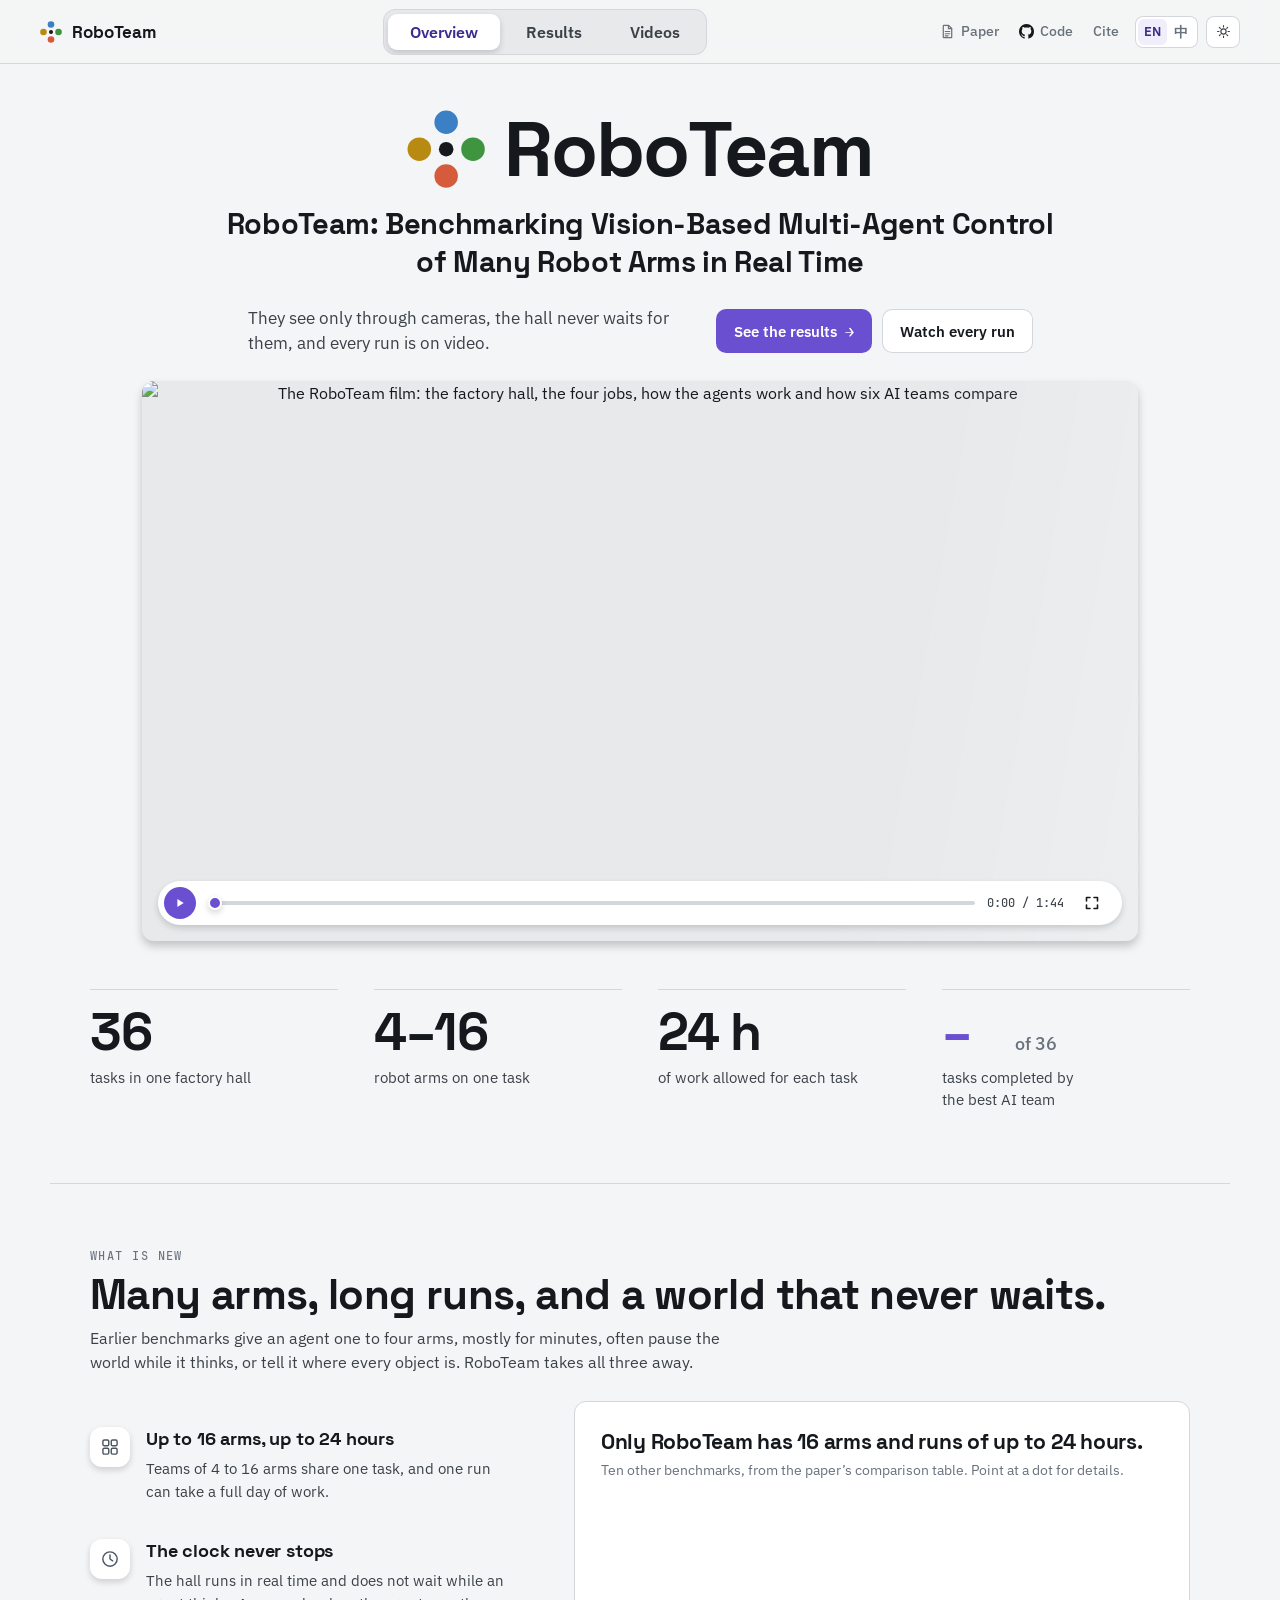
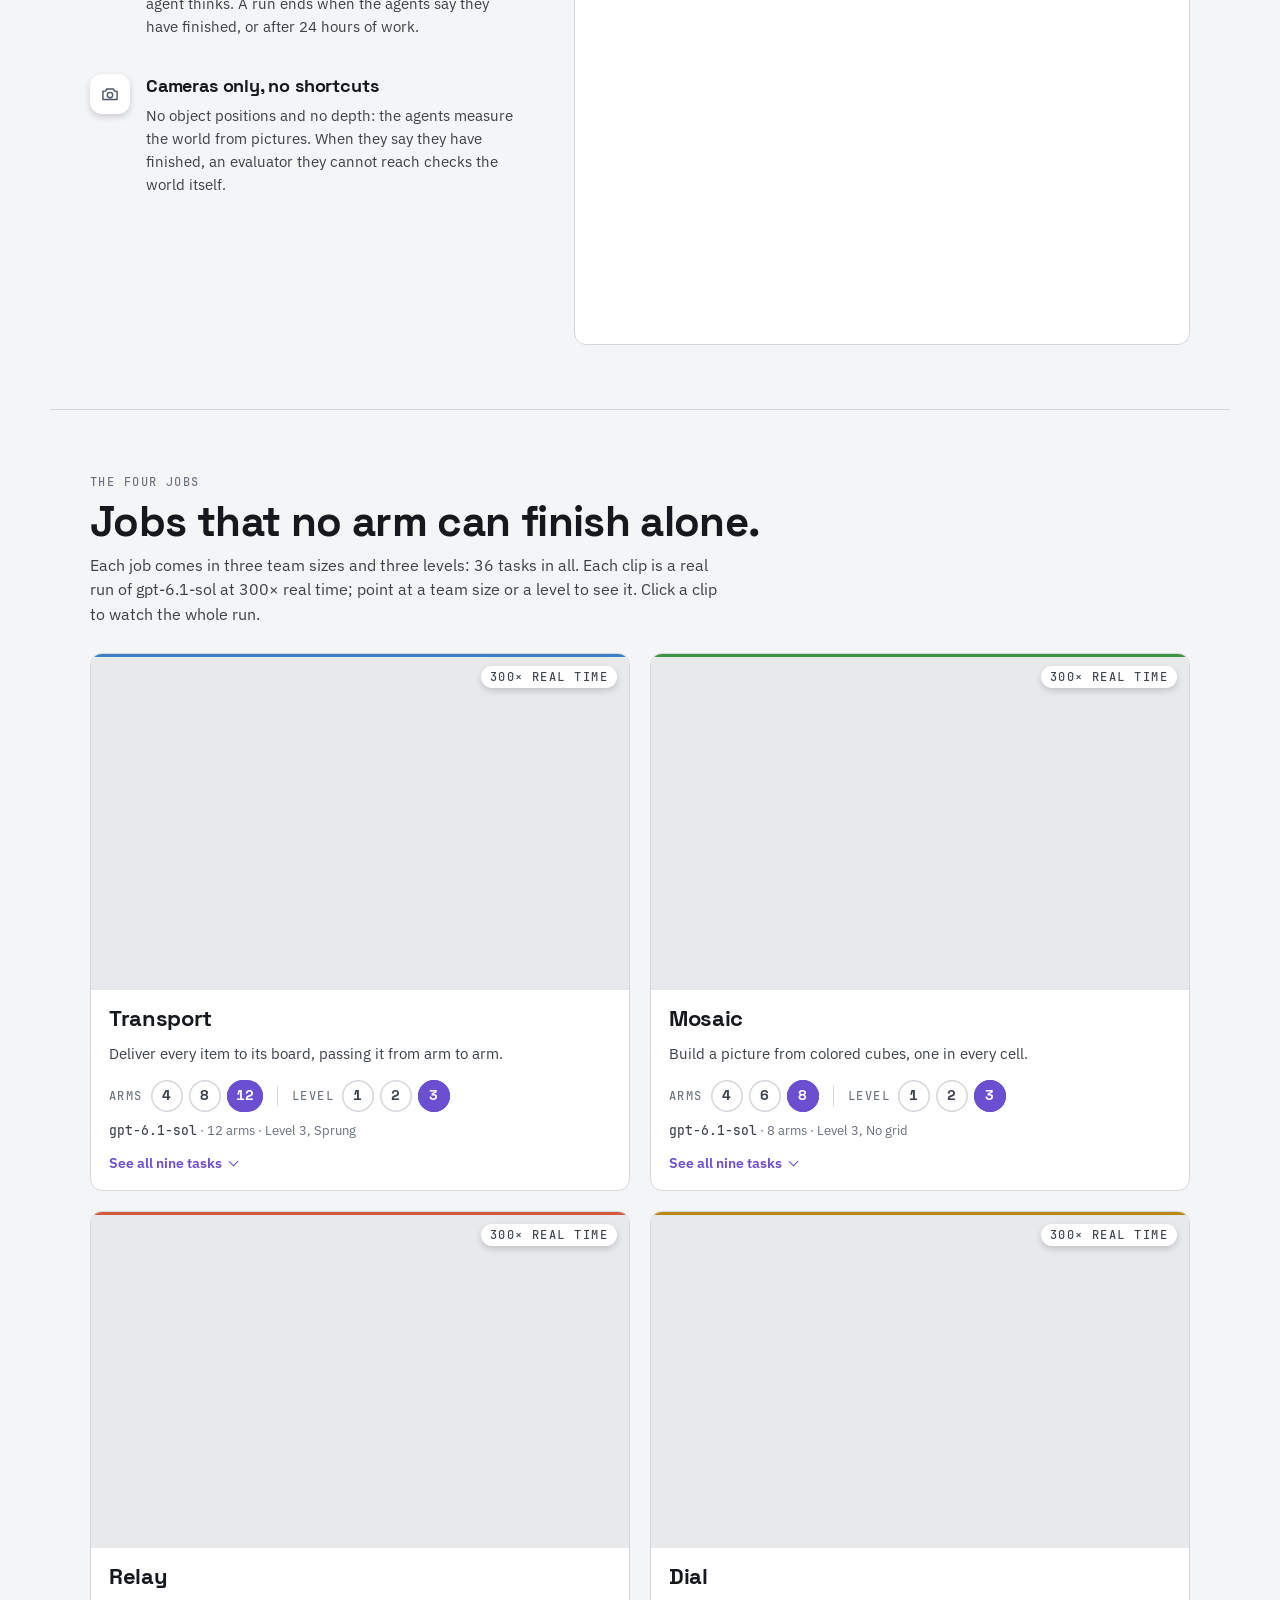
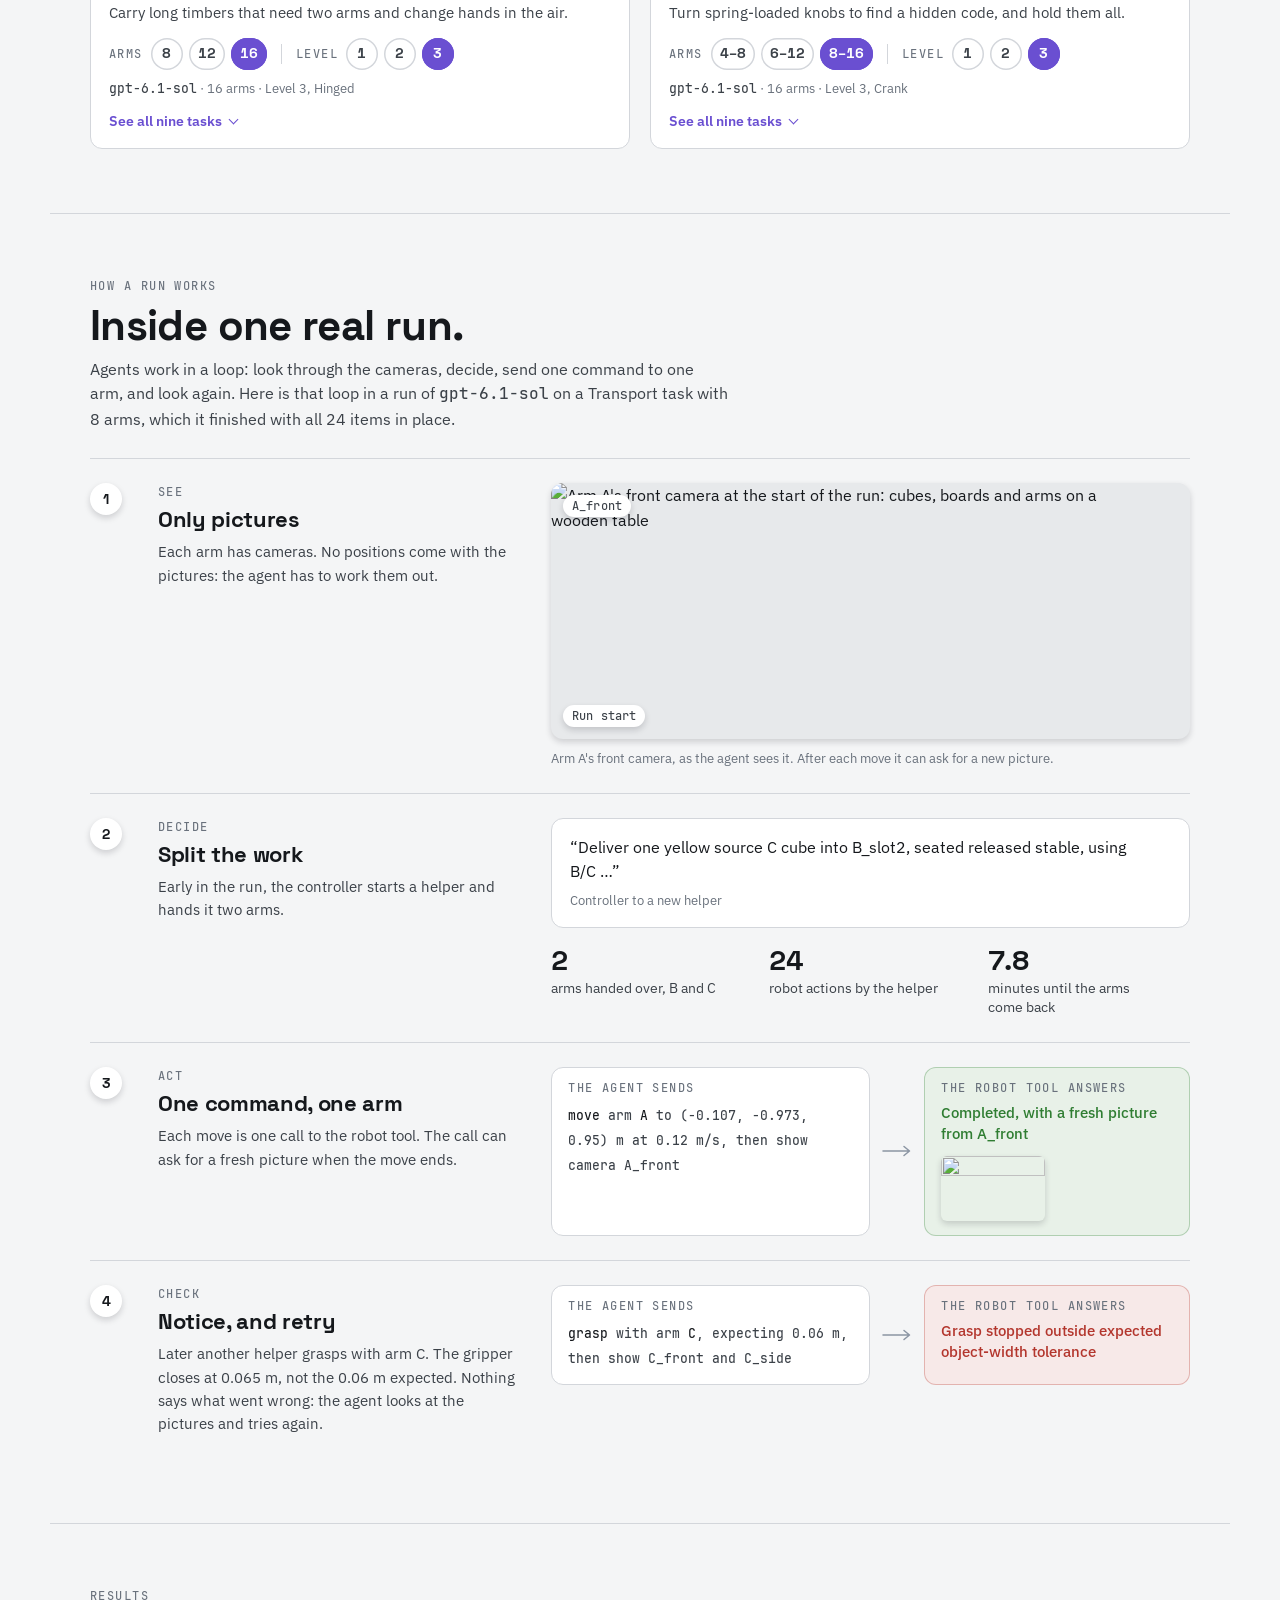
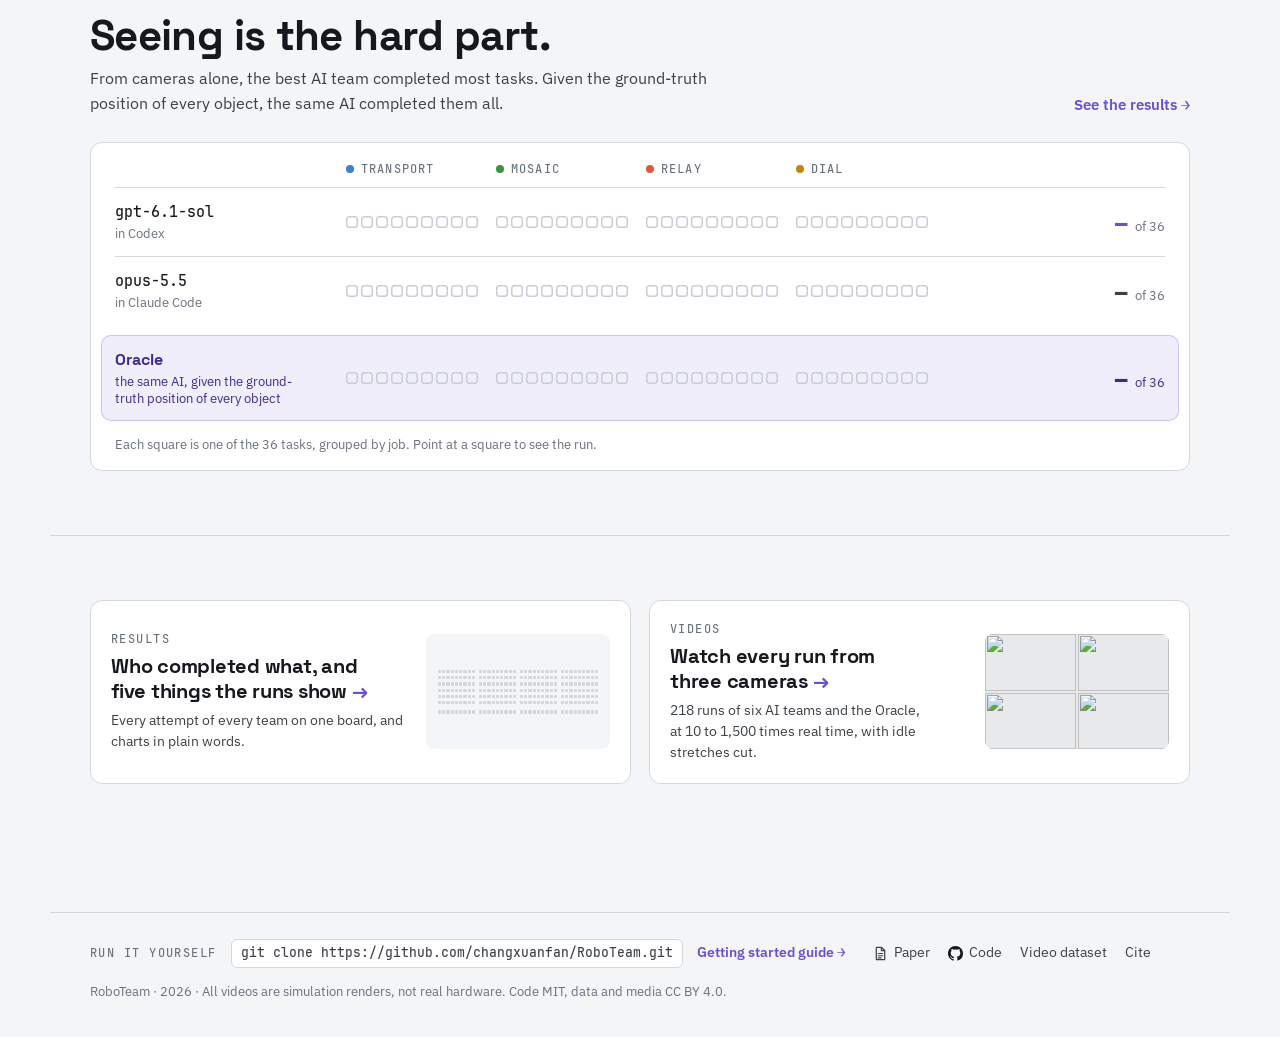
==== commit 1fff4f5e: "Add a Chinese project page at /zh/ with an EN | 中 switch The English page stays the source and the d" ====
--- a/site/index.html
+++ b/site/index.html
@@ -6,6 +6,9 @@
 <title>RoboTeam: Benchmarking Vision-Based Multi-Agent Control of Many Robot Arms in Real Time</title>
 <meta name="description" content="RoboTeam: Benchmarking Vision-Based Multi-Agent Control of Many Robot Arms in Real Time. Teams of AI agents control 4 to 16 robot arms in real time, seeing the world only through cameras. 36 tasks, code, paper and every run on video.">
 <link rel="canonical" href="https://changxuanfan.github.io/RoboTeam/">
+<link rel="alternate" hreflang="en" href="https://changxuanfan.github.io/RoboTeam/">
+<link rel="alternate" hreflang="zh-CN" href="https://changxuanfan.github.io/RoboTeam/zh/">
+<link rel="alternate" hreflang="x-default" href="https://changxuanfan.github.io/RoboTeam/">
 <meta property="og:title" content="RoboTeam: Benchmarking Vision-Based Multi-Agent Control of Many Robot Arms in Real Time">
 <meta property="og:description" content="Teams of AI agents control 4 to 16 robot arms in real time, seeing the world only through cameras. 36 tasks, and every run is on video.">
 <meta property="og:image" content="https://changxuanfan.github.io/RoboTeam/assets/img/og.jpg">
@@ -18,10 +21,10 @@
 <link rel="icon" href="assets/img/favicon.svg" type="image/svg+xml">
 <link rel="preload" href="assets/fonts/ibm-plex-sans-latin-400-normal.woff2" as="font" type="font/woff2" crossorigin>
 <link rel="preload" href="assets/fonts/space-grotesk-bold.woff2" as="font" type="font/woff2" crossorigin>
-<script>try{var t=localStorage.getItem('roboteam-theme');if(t==='dark'||t==='light')document.documentElement.dataset.theme=t}catch(e){}if('IntersectionObserver'in window&&!matchMedia('(prefers-reduced-motion: reduce)').matches)document.documentElement.classList.add('reveal')</script>
+<script>try{var t=localStorage.getItem('roboteam-theme');if(t==='dark'||t==='light')document.documentElement.dataset.theme=t;if(document.documentElement.lang==='en'&&localStorage.getItem('roboteam-lang')==='zh-CN')location.replace('zh/'+location.hash)}catch(e){}if('IntersectionObserver'in window&&!matchMedia('(prefers-reduced-motion: reduce)').matches)document.documentElement.classList.add('reveal')</script>
 <link rel="preload" as="image" href="https://changxuanfan.github.io/RoboTeam-media/film/roboteam-hero.webp" fetchpriority="high">
-<link rel="stylesheet" href="assets/css/site.css?v=20261126r">
-<script src="assets/js/site.js?v=20261126r" defer></script>
+<link rel="stylesheet" href="assets/css/site.css?v=20261126w">
+<script src="assets/js/site.js?v=20261126w" defer></script>
 </head>
 <body>
 <a class="skip" href="#main">Skip to content</a>
@@ -36,6 +39,7 @@
     <a class="rl-paper lk" href="https://arxiv.org/abs/2611.22138"><svg class="lk-ico doc" viewBox="0 0 16 16" aria-hidden="true"><path d="M4 1.5h5.2L12.5 4.8V14a.5.5 0 01-.5.5H4a.5.5 0 01-.5-.5V2a.5.5 0 01.5-.5z"/><path d="M9 1.6V5h3.4M5.6 8h4.8M5.6 10.4h4.8M5.6 12.6h3"/></svg><span>Paper</span></a>
     <a class="lk" href="https://github.com/changxuanfan/RoboTeam"><svg class="lk-ico gh" viewBox="0 0 16 16" aria-hidden="true"><path d="M8 0C3.58 0 0 3.58 0 8c0 3.54 2.29 6.53 5.47 7.59.4.07.55-.17.55-.38 0-.19-.01-.82-.01-1.49-2.01.37-2.53-.49-2.69-.94-.09-.23-.48-.94-.82-1.13-.28-.15-.68-.52-.01-.53.63-.01 1.08.58 1.23.82.72 1.21 1.87.87 2.33.66.07-.52.28-.87.51-1.07-1.78-.2-3.64-.89-3.64-3.95 0-.87.31-1.59.82-2.15-.08-.2-.36-1.02.08-2.12 0 0 .67-.21 2.2.82.64-.18 1.32-.27 2-.27.68 0 1.36.09 2 .27 1.53-1.04 2.2-.82 2.2-.82.44 1.1.16 1.92.08 2.12.51.56.82 1.27.82 2.15 0 3.07-1.87 3.75-3.65 3.95.29.25.54.73.54 1.48 0 1.07-.01 1.93-.01 2.2 0 .21.15.46.55.38A8.013 8.013 0 0016 8c0-4.42-3.58-8-8-8z"/></svg><span>Code</span></a>
     <button class="rail-btn" type="button" data-cite>Cite</button>
+    <span class="lang-switch"><b aria-current="true">EN</b><a href="zh/" hreflang="zh-CN" lang="zh-CN" data-lang="zh-CN" aria-label="中文">中</a></span>
     <button class="theme" type="button" id="theme" aria-label="Switch to dark theme" aria-pressed="false"><svg class="sun" viewBox="0 0 24 24" aria-hidden="true"><circle cx="12" cy="12" r="4.2"/><path d="M12 2.5v2.2M12 19.3v2.2M2.5 12h2.2M19.3 12h2.2M5.3 5.3l1.6 1.6M17.1 17.1l1.6 1.6M5.3 18.7l1.6-1.6M17.1 6.9l1.6-1.6"/></svg><svg class="moon" viewBox="0 0 24 24" aria-hidden="true"><path d="M20 14.5A8 8 0 0 1 9.5 4a8 8 0 1 0 10.5 10.5z"/></svg></button>
   </div>
 </header>
--- a/site/assets/css/site.css
+++ b/site/assets/css/site.css
@@ -1068,3 +1068,29 @@
   :is(button.cell,.tz-cell):active{transform:scale(.9)}
   .job .clip.opens:active video{transform:scale(1.01)}
 }
+
+/* EN | 中, next to the theme button */
+.lang-switch{display:inline-flex;align-items:center;height:32px;margin-left:4px;padding:0 3px;border-radius:8px;background:var(--card);box-shadow:inset 0 0 0 1px var(--line);font:600 13px/1 var(--sans)}
+.lang-switch>*{display:inline-flex;align-items:center;justify-content:center;min-width:28px;height:26px;padding:0 6px;border-radius:6px}
+.lang-switch b{color:var(--vio-ink);background:var(--vio-tint)}
+.lang-switch a{color:var(--dim);transition:color var(--t-hover) var(--ease)}
+.lang-switch a:hover{color:var(--ink);text-decoration:none}
+.lang-switch [lang="zh-CN"]{font-family:"PingFang SC","Hiragino Sans GB","Microsoft YaHei","Noto Sans SC",sans-serif;font-size:14px}
+
+/* Chinese page (zh/): Latin letters keep the page's fonts, Chinese characters come from the visitor's
+   system fonts. Chinese gets no negative tracking, 600 for bold, roomier lines, and line breaks that
+   keep closing punctuation off the start of a line. */
+:root:lang(zh-CN){
+  --display:"Space Grotesk","PingFang SC","Hiragino Sans GB","Microsoft YaHei","Noto Sans SC",system-ui,sans-serif;
+  --sans:"IBM Plex Sans","PingFang SC","Hiragino Sans GB","Microsoft YaHei","Noto Sans SC",system-ui,sans-serif;
+  --mono:"JetBrains Mono","PingFang SC","Hiragino Sans GB","Microsoft YaHei",ui-monospace,monospace}
+:lang(zh-CN) body{line-break:strict}
+:lang(zh-CN) :is(h1,h2,h3,.points b,.wn-cap b,.go b,.card>b){letter-spacing:0;font-weight:600}
+:lang(zh-CN) :is(p,li,dd,figcaption,.go-sub,.wn-cap span,.stat>span){line-height:1.7}
+:lang(zh-CN) .hero-body .lede{max-width:26em}
+:lang(zh-CN) .note{max-width:24em}
+:lang(zh-CN) .stat>span{max-width:14em}
+:lang(zh-CN) :is(.model,code,kbd){white-space:nowrap}
+/* Short Chinese lines (titles, labels, buttons) break only after punctuation or at a space, so a word
+   such as 更久 never splits; a phrase too long for its box still wraps. */
+:lang(zh-CN) :is(h1,h2,h3,.lede,.points b,.wn-cap b,.go b,.card>b,.stat>span,.big span,.f-text .key span,.btn,.nine-head h3){word-break:keep-all;overflow-wrap:anywhere}
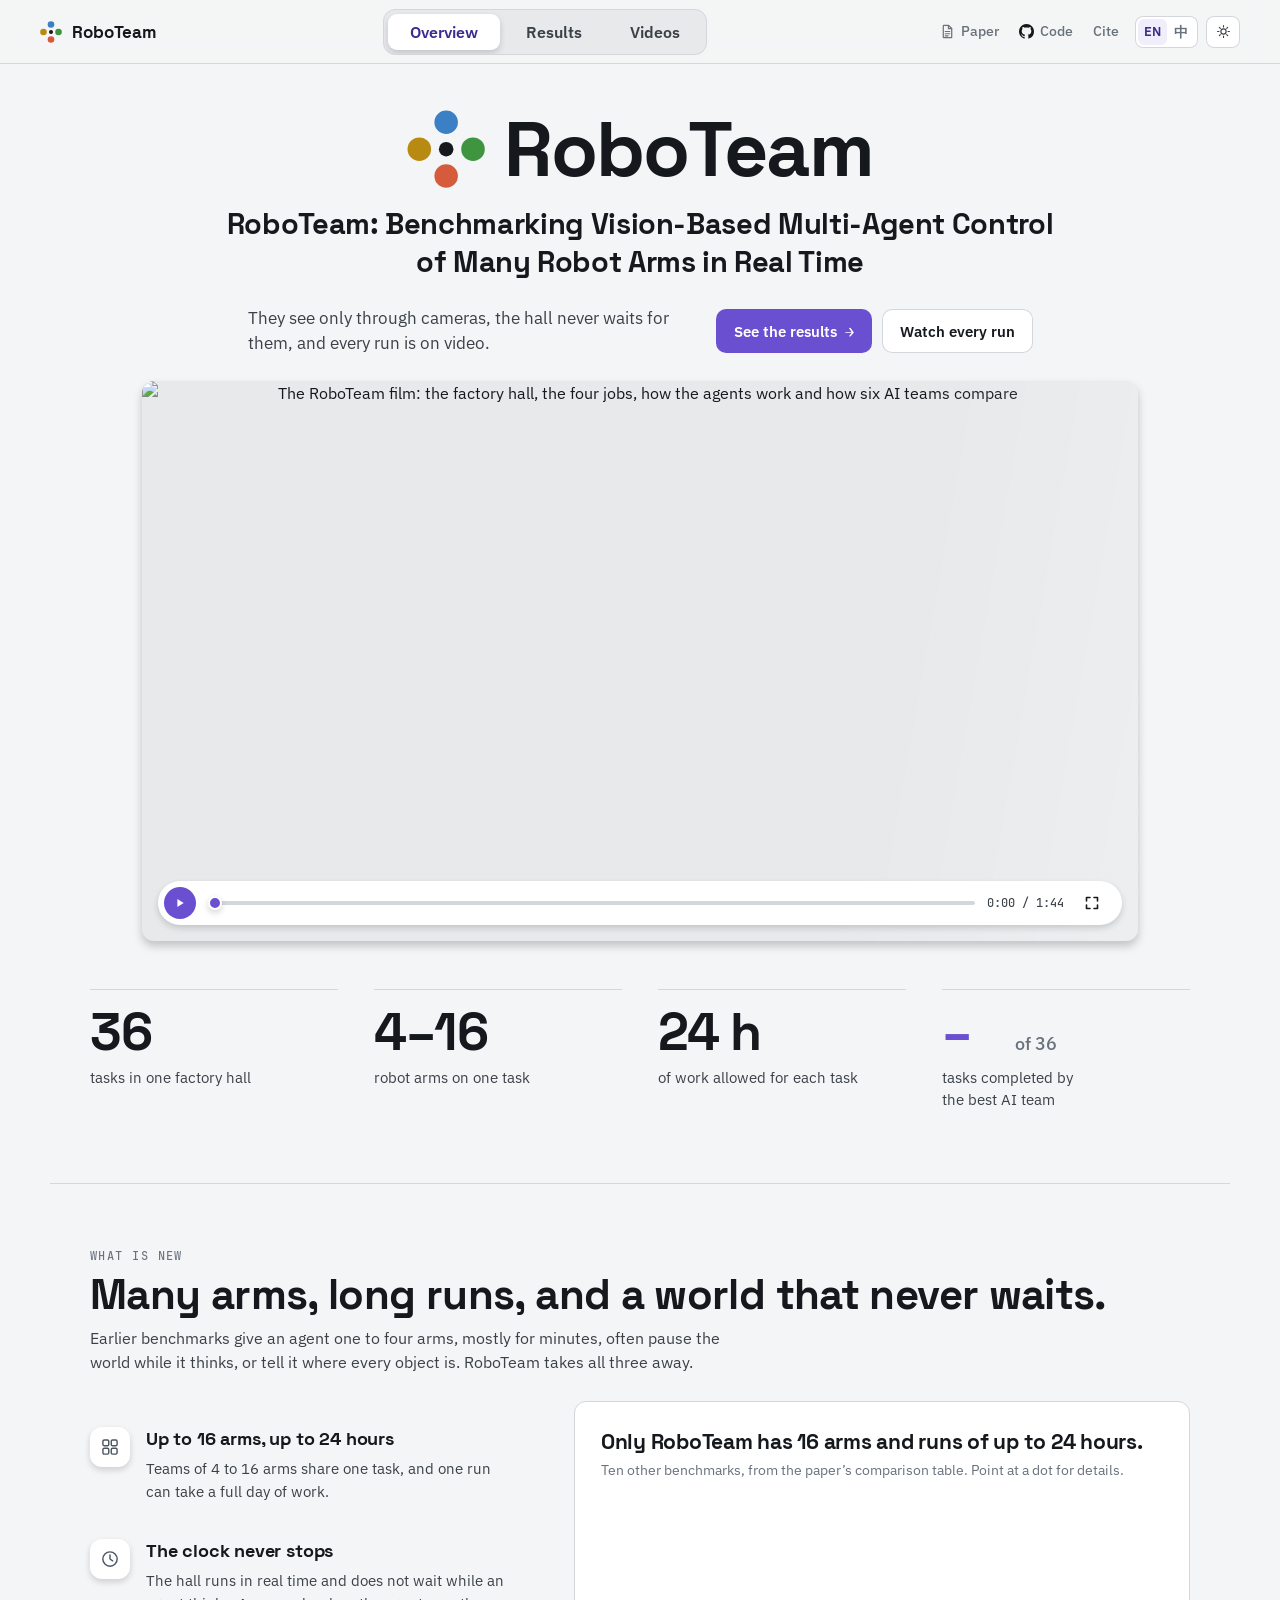
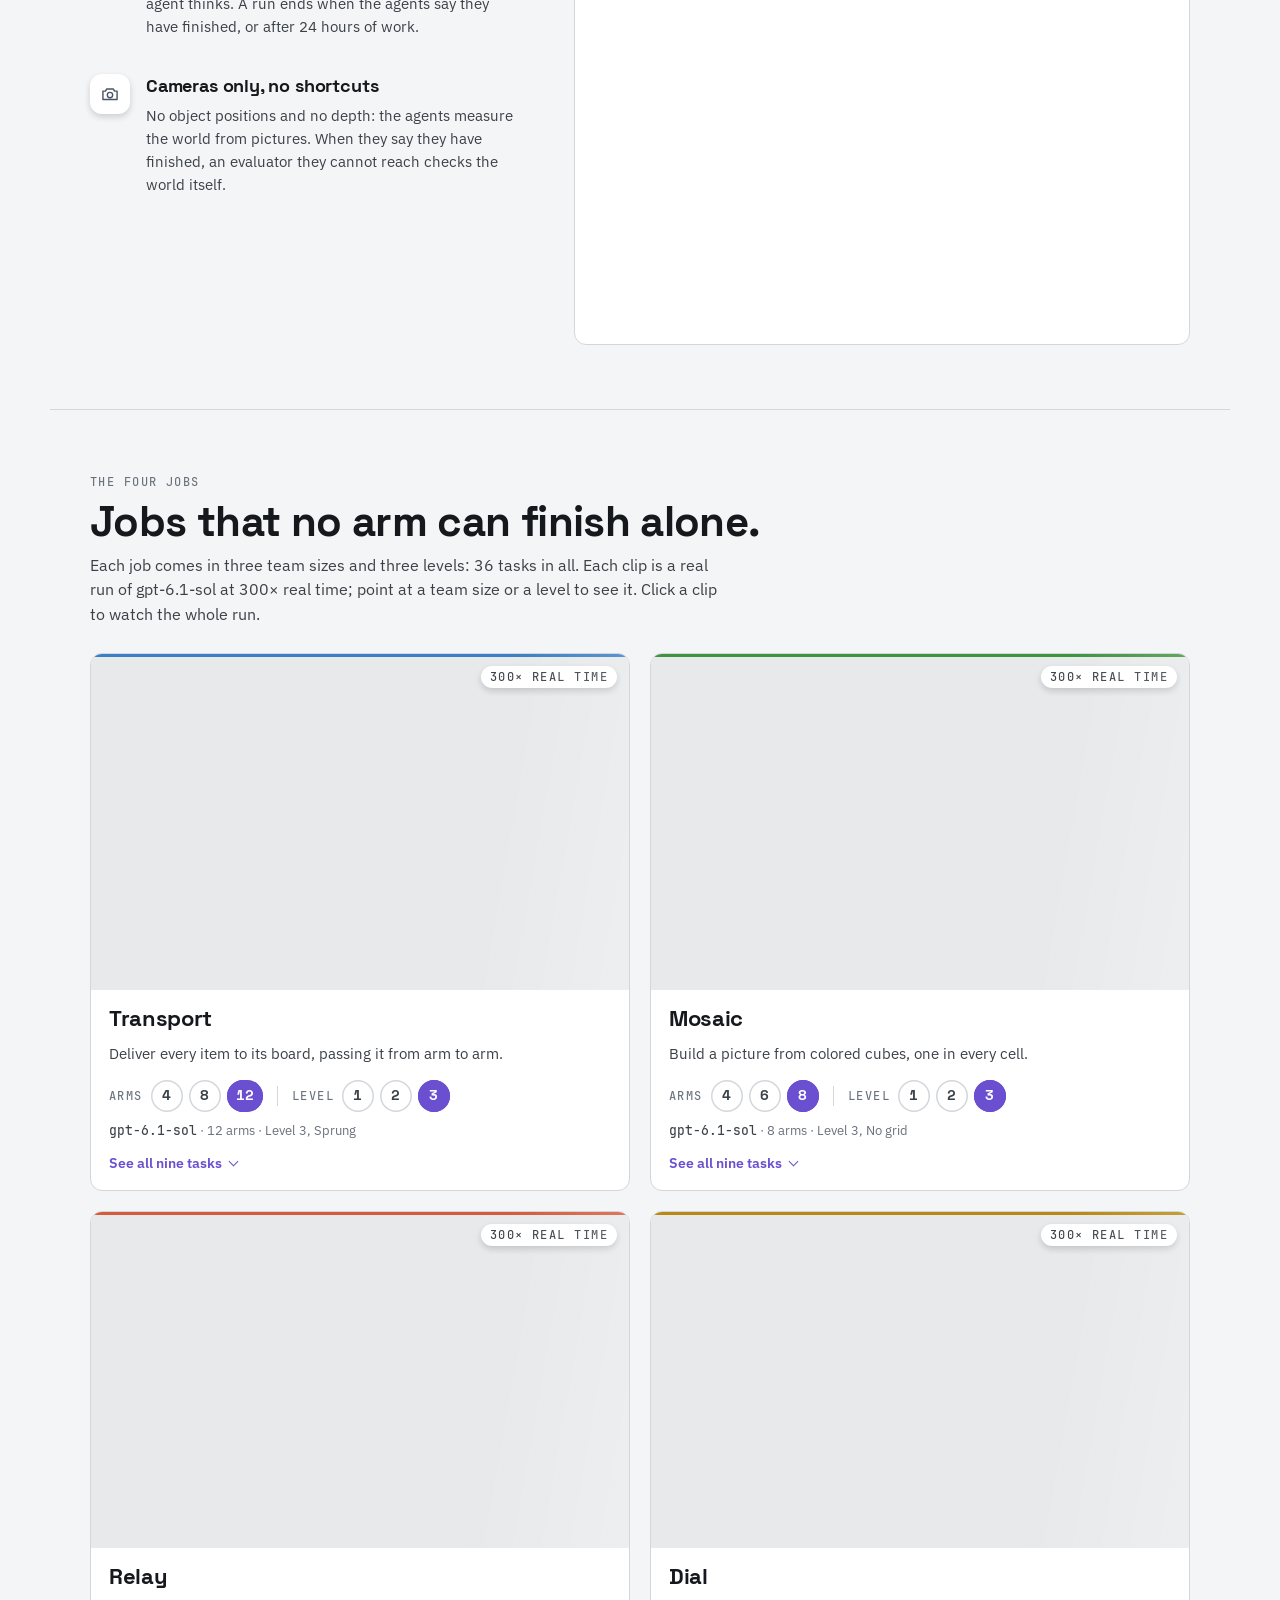
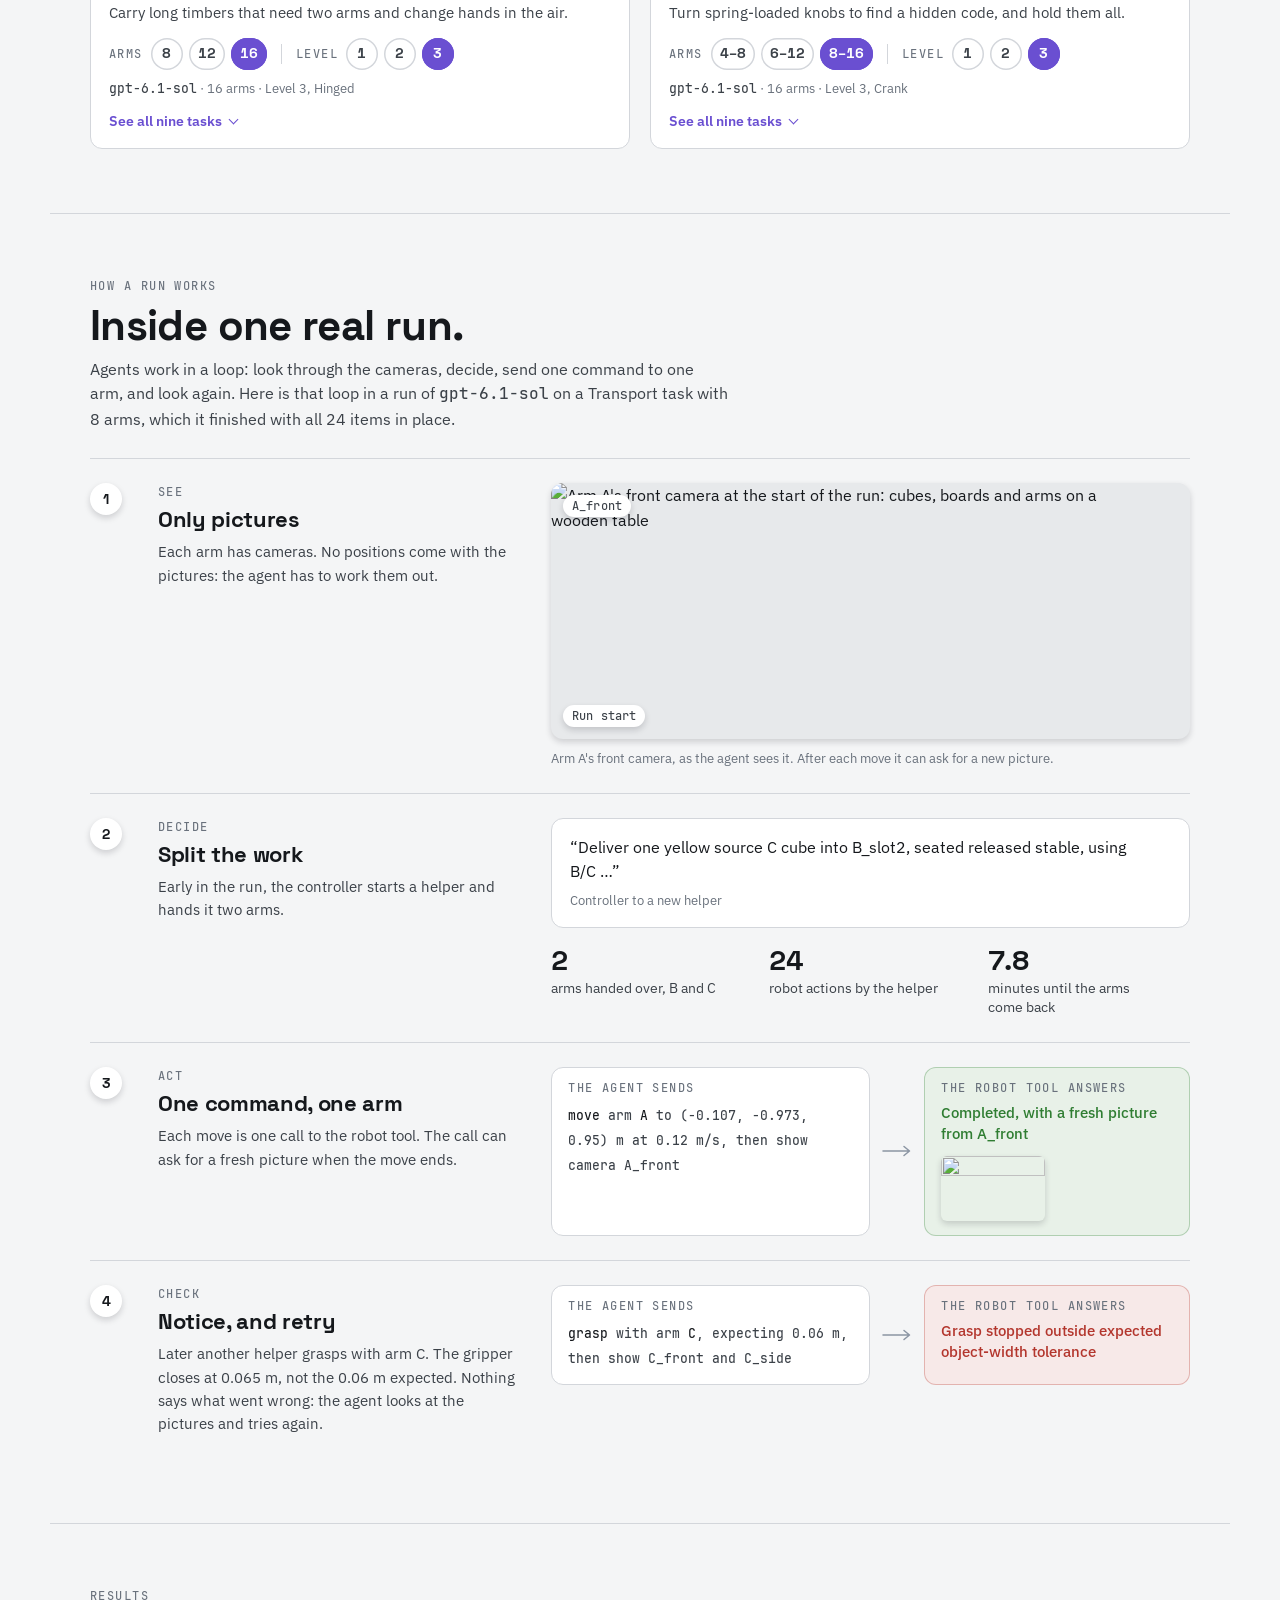
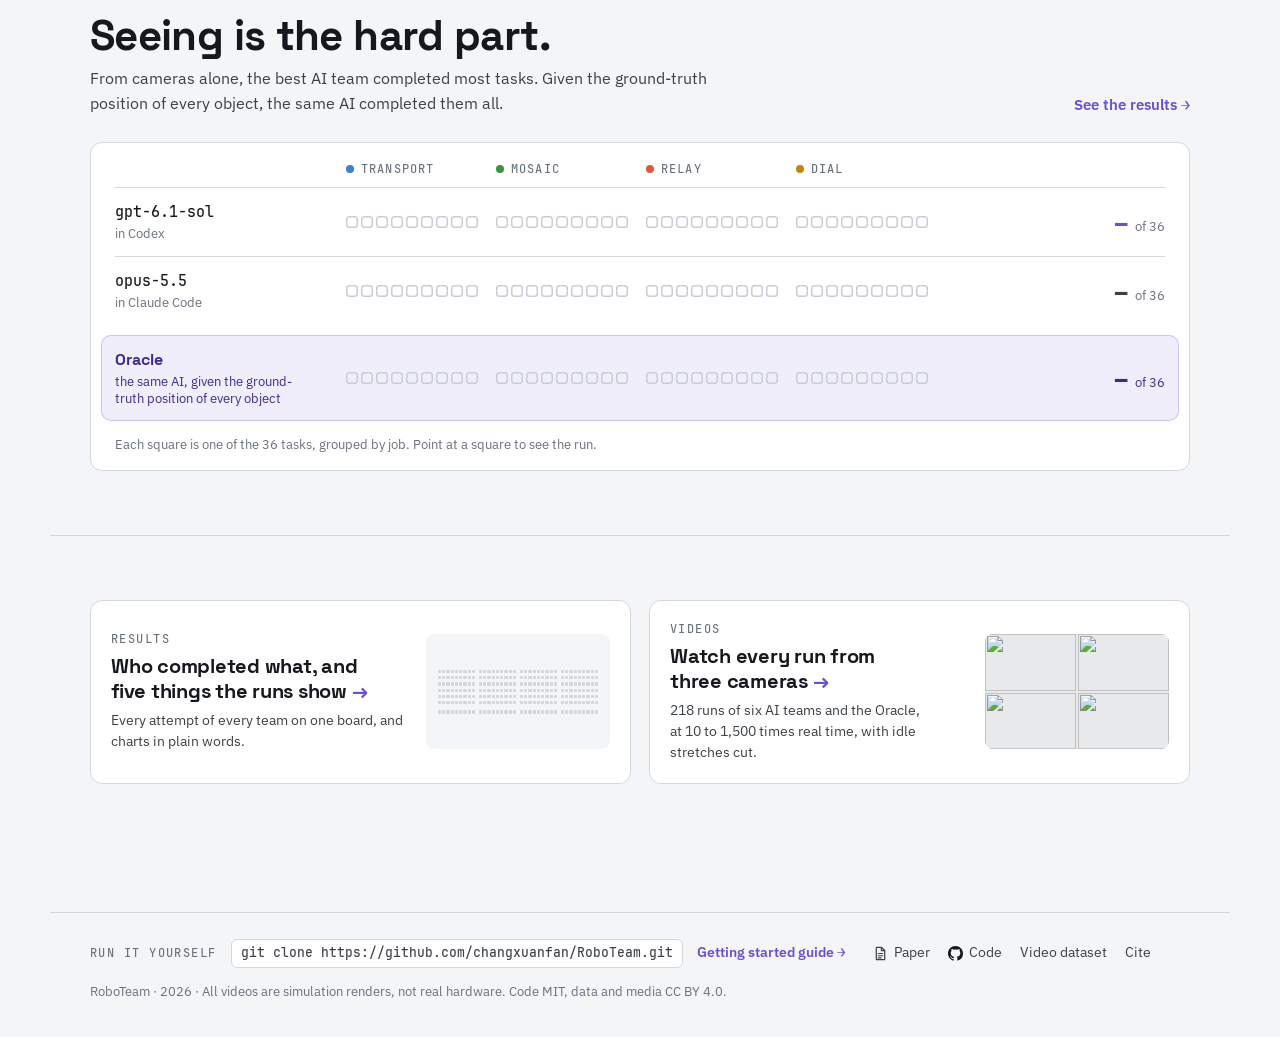
==== commit 2a11dafc: "Shimmer the job clips and the hover previews until they play The four job cards shimmer from before " ====
--- a/site/index.html
+++ b/site/index.html
@@ -23,8 +23,8 @@
 <link rel="preload" href="assets/fonts/space-grotesk-bold.woff2" as="font" type="font/woff2" crossorigin>
 <script>try{var t=localStorage.getItem('roboteam-theme');if(t==='dark'||t==='light')document.documentElement.dataset.theme=t;if(document.documentElement.lang==='en'&&localStorage.getItem('roboteam-lang')==='zh-CN')location.replace('zh/'+location.hash)}catch(e){}if('IntersectionObserver'in window&&!matchMedia('(prefers-reduced-motion: reduce)').matches)document.documentElement.classList.add('reveal')</script>
 <link rel="preload" as="image" href="https://changxuanfan.github.io/RoboTeam-media/film/roboteam-hero.webp" fetchpriority="high">
-<link rel="stylesheet" href="assets/css/site.css?v=20261126w">
-<script src="assets/js/site.js?v=20261126w" defer></script>
+<link rel="stylesheet" href="assets/css/site.css?v=20261127b">
+<script src="assets/js/site.js?v=20261127b" defer></script>
 </head>
 <body>
 <a class="skip" href="#main">Skip to content</a>
@@ -104,10 +104,10 @@
     <p class="chapter-lede">Each job comes in three team sizes and three levels: 36 tasks in all. Each clip is a real run of gpt-6.1-sol at 300× real time; point at a team size or a level to see it. Click a clip to watch the whole run.</p>
   </div>
   <div class="cards jobs" id="job-cards" data-stagger>
-    <article class="job t-transport" data-type="transport" data-reveal><div class="clip"></div><div class="job-text"><h3>Transport</h3><p>Deliver every item to its board, passing it from arm to arm.</p><div class="pick" role="group" aria-label="Transport: show a team size or a level"><span class="pk-l">Arms</span><button class="pk" type="button" data-size="small" aria-pressed="false" title="4 arms">4</button><button class="pk" type="button" data-size="medium" aria-pressed="false" title="8 arms">8</button><button class="pk" type="button" data-size="large" aria-pressed="true" title="12 arms">12</button><span class="pk-sep" aria-hidden="true"></span><span class="pk-l">Level</span><button class="pk" type="button" data-level="1" aria-pressed="false" title="Level 1: Flat" data-name="Flat">1</button><button class="pk" type="button" data-level="2" aria-pressed="false" title="Level 2: Sockets" data-name="Sockets">2</button><button class="pk" type="button" data-level="3" aria-pressed="true" title="Level 3: Sprung" data-name="Sprung">3</button></div><p class="clip-of" aria-live="polite"></p><button class="more" type="button" aria-expanded="false" aria-controls="nine">See all nine tasks</button></div></article>
-    <article class="job t-mosaic" data-type="mosaic" data-reveal><div class="clip"></div><div class="job-text"><h3>Mosaic</h3><p>Build a picture from colored cubes, one in every cell.</p><div class="pick" role="group" aria-label="Mosaic: show a team size or a level"><span class="pk-l">Arms</span><button class="pk" type="button" data-size="small" aria-pressed="false" title="4 arms">4</button><button class="pk" type="button" data-size="medium" aria-pressed="false" title="6 arms">6</button><button class="pk" type="button" data-size="large" aria-pressed="true" title="8 arms">8</button><span class="pk-sep" aria-hidden="true"></span><span class="pk-l">Level</span><button class="pk" type="button" data-level="1" aria-pressed="false" title="Level 1: Pockets" data-name="Pockets">1</button><button class="pk" type="button" data-level="2" aria-pressed="false" title="Level 2: Lines" data-name="Lines">2</button><button class="pk" type="button" data-level="3" aria-pressed="true" title="Level 3: No grid" data-name="No grid">3</button></div><p class="clip-of" aria-live="polite"></p><button class="more" type="button" aria-expanded="false" aria-controls="nine">See all nine tasks</button></div></article>
-    <article class="job t-relay" data-type="relay" data-reveal><div class="clip"></div><div class="job-text"><h3>Relay</h3><p>Carry long timbers that need two arms and change hands in the air.</p><div class="pick" role="group" aria-label="Relay: show a team size or a level"><span class="pk-l">Arms</span><button class="pk" type="button" data-size="small" aria-pressed="false" title="8 arms">8</button><button class="pk" type="button" data-size="medium" aria-pressed="false" title="12 arms">12</button><button class="pk" type="button" data-size="large" aria-pressed="true" title="16 arms">16</button><span class="pk-sep" aria-hidden="true"></span><span class="pk-l">Level</span><button class="pk" type="button" data-level="1" aria-pressed="false" title="Level 1: Straight" data-name="Straight">1</button><button class="pk" type="button" data-level="2" aria-pressed="false" title="Level 2: Curved" data-name="Curved">2</button><button class="pk" type="button" data-level="3" aria-pressed="true" title="Level 3: Hinged" data-name="Hinged">3</button></div><p class="clip-of" aria-live="polite"></p><button class="more" type="button" aria-expanded="false" aria-controls="nine">See all nine tasks</button></div></article>
-    <article class="job t-dial" data-type="dial" data-reveal><div class="clip"></div><div class="job-text"><h3>Dial</h3><p>Turn spring-loaded knobs to find a hidden code, and hold them all.</p><div class="pick" role="group" aria-label="Dial: show a team size or a level"><span class="pk-l">Arms</span><button class="pk" type="button" data-size="small" aria-pressed="false" title="4–8 arms">4–8</button><button class="pk" type="button" data-size="medium" aria-pressed="false" title="6–12 arms">6–12</button><button class="pk" type="button" data-size="large" aria-pressed="true" title="8–16 arms">8–16</button><span class="pk-sep" aria-hidden="true"></span><span class="pk-l">Level</span><button class="pk" type="button" data-level="1" aria-pressed="false" title="Level 1: Table" data-name="Table">1</button><button class="pk" type="button" data-level="2" aria-pressed="false" title="Level 2: Lifted" data-name="Lifted">2</button><button class="pk" type="button" data-level="3" aria-pressed="true" title="Level 3: Crank" data-name="Crank">3</button></div><p class="clip-of" aria-live="polite"></p><button class="more" type="button" aria-expanded="false" aria-controls="nine">See all nine tasks</button></div></article>
+    <article class="job t-transport" data-type="transport" data-reveal><div class="clip loading"></div><div class="job-text"><h3>Transport</h3><p>Deliver every item to its board, passing it from arm to arm.</p><div class="pick" role="group" aria-label="Transport: show a team size or a level"><span class="pk-l">Arms</span><button class="pk" type="button" data-size="small" aria-pressed="false" title="4 arms">4</button><button class="pk" type="button" data-size="medium" aria-pressed="false" title="8 arms">8</button><button class="pk" type="button" data-size="large" aria-pressed="true" title="12 arms">12</button><span class="pk-sep" aria-hidden="true"></span><span class="pk-l">Level</span><button class="pk" type="button" data-level="1" aria-pressed="false" title="Level 1: Flat" data-name="Flat">1</button><button class="pk" type="button" data-level="2" aria-pressed="false" title="Level 2: Sockets" data-name="Sockets">2</button><button class="pk" type="button" data-level="3" aria-pressed="true" title="Level 3: Sprung" data-name="Sprung">3</button></div><p class="clip-of" aria-live="polite"></p><button class="more" type="button" aria-expanded="false" aria-controls="nine">See all nine tasks</button></div></article>
+    <article class="job t-mosaic" data-type="mosaic" data-reveal><div class="clip loading"></div><div class="job-text"><h3>Mosaic</h3><p>Build a picture from colored cubes, one in every cell.</p><div class="pick" role="group" aria-label="Mosaic: show a team size or a level"><span class="pk-l">Arms</span><button class="pk" type="button" data-size="small" aria-pressed="false" title="4 arms">4</button><button class="pk" type="button" data-size="medium" aria-pressed="false" title="6 arms">6</button><button class="pk" type="button" data-size="large" aria-pressed="true" title="8 arms">8</button><span class="pk-sep" aria-hidden="true"></span><span class="pk-l">Level</span><button class="pk" type="button" data-level="1" aria-pressed="false" title="Level 1: Pockets" data-name="Pockets">1</button><button class="pk" type="button" data-level="2" aria-pressed="false" title="Level 2: Lines" data-name="Lines">2</button><button class="pk" type="button" data-level="3" aria-pressed="true" title="Level 3: No grid" data-name="No grid">3</button></div><p class="clip-of" aria-live="polite"></p><button class="more" type="button" aria-expanded="false" aria-controls="nine">See all nine tasks</button></div></article>
+    <article class="job t-relay" data-type="relay" data-reveal><div class="clip loading"></div><div class="job-text"><h3>Relay</h3><p>Carry long timbers that need two arms and change hands in the air.</p><div class="pick" role="group" aria-label="Relay: show a team size or a level"><span class="pk-l">Arms</span><button class="pk" type="button" data-size="small" aria-pressed="false" title="8 arms">8</button><button class="pk" type="button" data-size="medium" aria-pressed="false" title="12 arms">12</button><button class="pk" type="button" data-size="large" aria-pressed="true" title="16 arms">16</button><span class="pk-sep" aria-hidden="true"></span><span class="pk-l">Level</span><button class="pk" type="button" data-level="1" aria-pressed="false" title="Level 1: Straight" data-name="Straight">1</button><button class="pk" type="button" data-level="2" aria-pressed="false" title="Level 2: Curved" data-name="Curved">2</button><button class="pk" type="button" data-level="3" aria-pressed="true" title="Level 3: Hinged" data-name="Hinged">3</button></div><p class="clip-of" aria-live="polite"></p><button class="more" type="button" aria-expanded="false" aria-controls="nine">See all nine tasks</button></div></article>
+    <article class="job t-dial" data-type="dial" data-reveal><div class="clip loading"></div><div class="job-text"><h3>Dial</h3><p>Turn spring-loaded knobs to find a hidden code, and hold them all.</p><div class="pick" role="group" aria-label="Dial: show a team size or a level"><span class="pk-l">Arms</span><button class="pk" type="button" data-size="small" aria-pressed="false" title="4–8 arms">4–8</button><button class="pk" type="button" data-size="medium" aria-pressed="false" title="6–12 arms">6–12</button><button class="pk" type="button" data-size="large" aria-pressed="true" title="8–16 arms">8–16</button><span class="pk-sep" aria-hidden="true"></span><span class="pk-l">Level</span><button class="pk" type="button" data-level="1" aria-pressed="false" title="Level 1: Table" data-name="Table">1</button><button class="pk" type="button" data-level="2" aria-pressed="false" title="Level 2: Lifted" data-name="Lifted">2</button><button class="pk" type="button" data-level="3" aria-pressed="true" title="Level 3: Crank" data-name="Crank">3</button></div><p class="clip-of" aria-live="polite"></p><button class="more" type="button" aria-expanded="false" aria-controls="nine">See all nine tasks</button></div></article>
   </div>
   <div class="nine" id="nine" hidden></div>
 </section>
--- a/site/assets/css/site.css
+++ b/site/assets/css/site.css
@@ -525,6 +525,9 @@
 .thumb video.peek{opacity:0;transition:opacity .2s var(--ease)}
 .thumb video.peek.on{opacity:1}
 .thumb::after{content:"";position:absolute;left:0;right:0;bottom:0;height:3px;background:var(--c)}
+/* the picture shimmers while its hover preview loads */
+.thumb::before{content:"";position:absolute;inset:0;z-index:1;pointer-events:none;background:linear-gradient(100deg,transparent 30%,var(--shine) 50%,transparent 70%) 0 0/250% 100% no-repeat;opacity:0;transition:opacity .25s var(--ease)}
+.thumb.loading::before{opacity:1;animation:shimmer 1.3s linear infinite}
 .thumb .len{position:absolute;right:10px;bottom:11px}
 .thumb .mark{position:absolute;left:10px;top:10px}
 .card>b{font:600 14px var(--display);display:flex;align-items:center;gap:7px;padding:11px 12px 0;text-wrap:balance}
@@ -797,10 +800,10 @@
 .film-poster,.film video{position:absolute;inset:0;width:100%;height:100%;object-fit:contain}
 .film video{opacity:0;transition:opacity .32s var(--ease-move);cursor:pointer}
 .film video.ready{opacity:1}
-/* the film shimmers, as the Videos player's views do, until it really plays */
-.film::after{content:"";position:absolute;inset:0;z-index:1;pointer-events:none;background:linear-gradient(100deg,transparent 30%,var(--shine) 50%,transparent 70%) 0 0/250% 100% no-repeat;opacity:0;transition:opacity .25s var(--ease)}
-.film.loading::after{opacity:1;animation:shimmer 1.3s linear infinite}
-@media (prefers-reduced-motion:reduce){.film.loading::after{animation:none;opacity:0}}
+/* the film and the job cards' clips shimmer, as the Videos player's views do, until they really play */
+.film::after,.job .clip::after{content:"";position:absolute;inset:0;z-index:1;pointer-events:none;background:linear-gradient(100deg,transparent 30%,var(--shine) 50%,transparent 70%) 0 0/250% 100% no-repeat;opacity:0;transition:opacity .25s var(--ease)}
+.film.loading::after,.job .clip.loading::after{opacity:1;animation:shimmer 1.3s linear infinite}
+@media (prefers-reduced-motion:reduce){.film.loading::after,.job .clip.loading::after{animation:none;opacity:0}}
 /* The control bar: a white chip floating over the bottom edge. */
 .film-bar{position:absolute;left:16px;right:16px;bottom:16px;z-index:2;display:flex;align-items:center;gap:12px;height:44px;padding:0 14px 0 6px;border-radius:var(--r-chip);background:var(--card);box-shadow:var(--sh-chip);opacity:0;transform:translateY(6px);transition:opacity var(--t-hover) var(--ease),transform var(--t-hover) var(--ease)}
 .film:hover .film-bar,.film:focus-within .film-bar,.film.paused .film-bar{opacity:1;transform:none}
